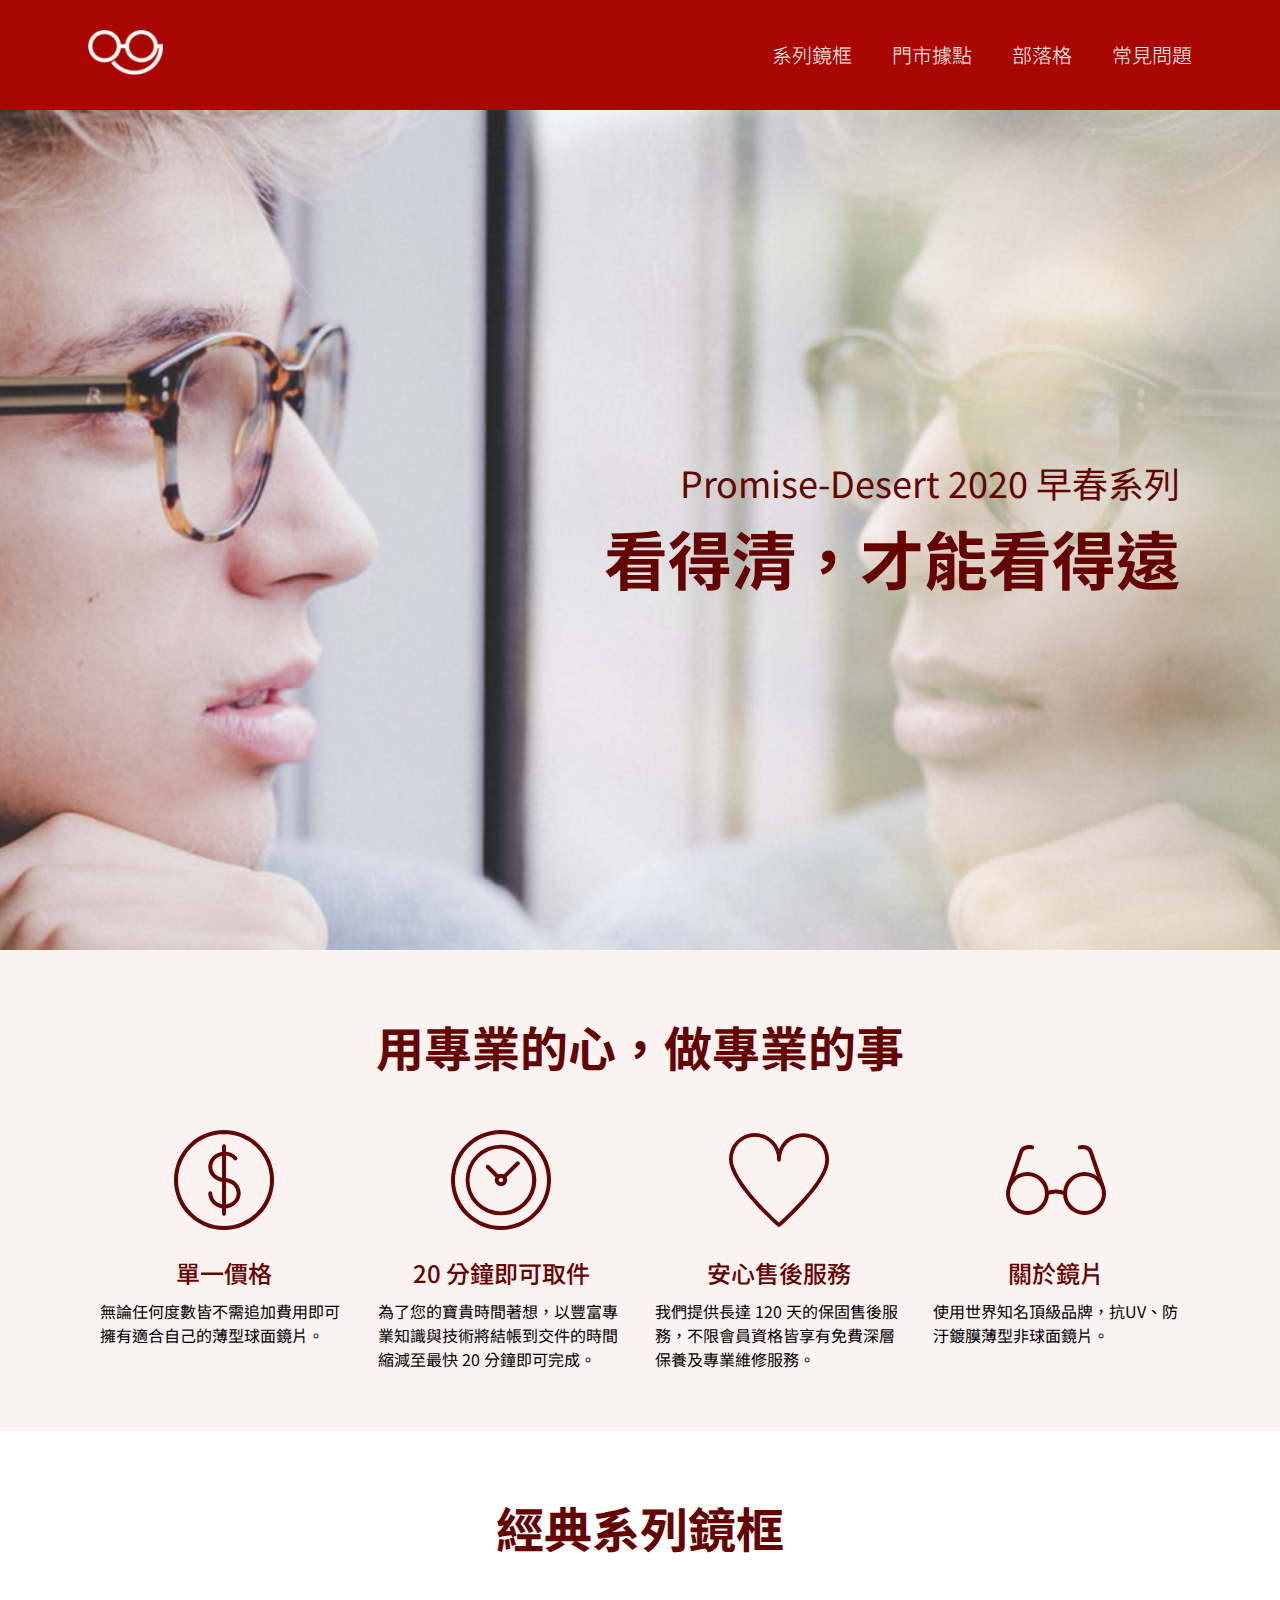
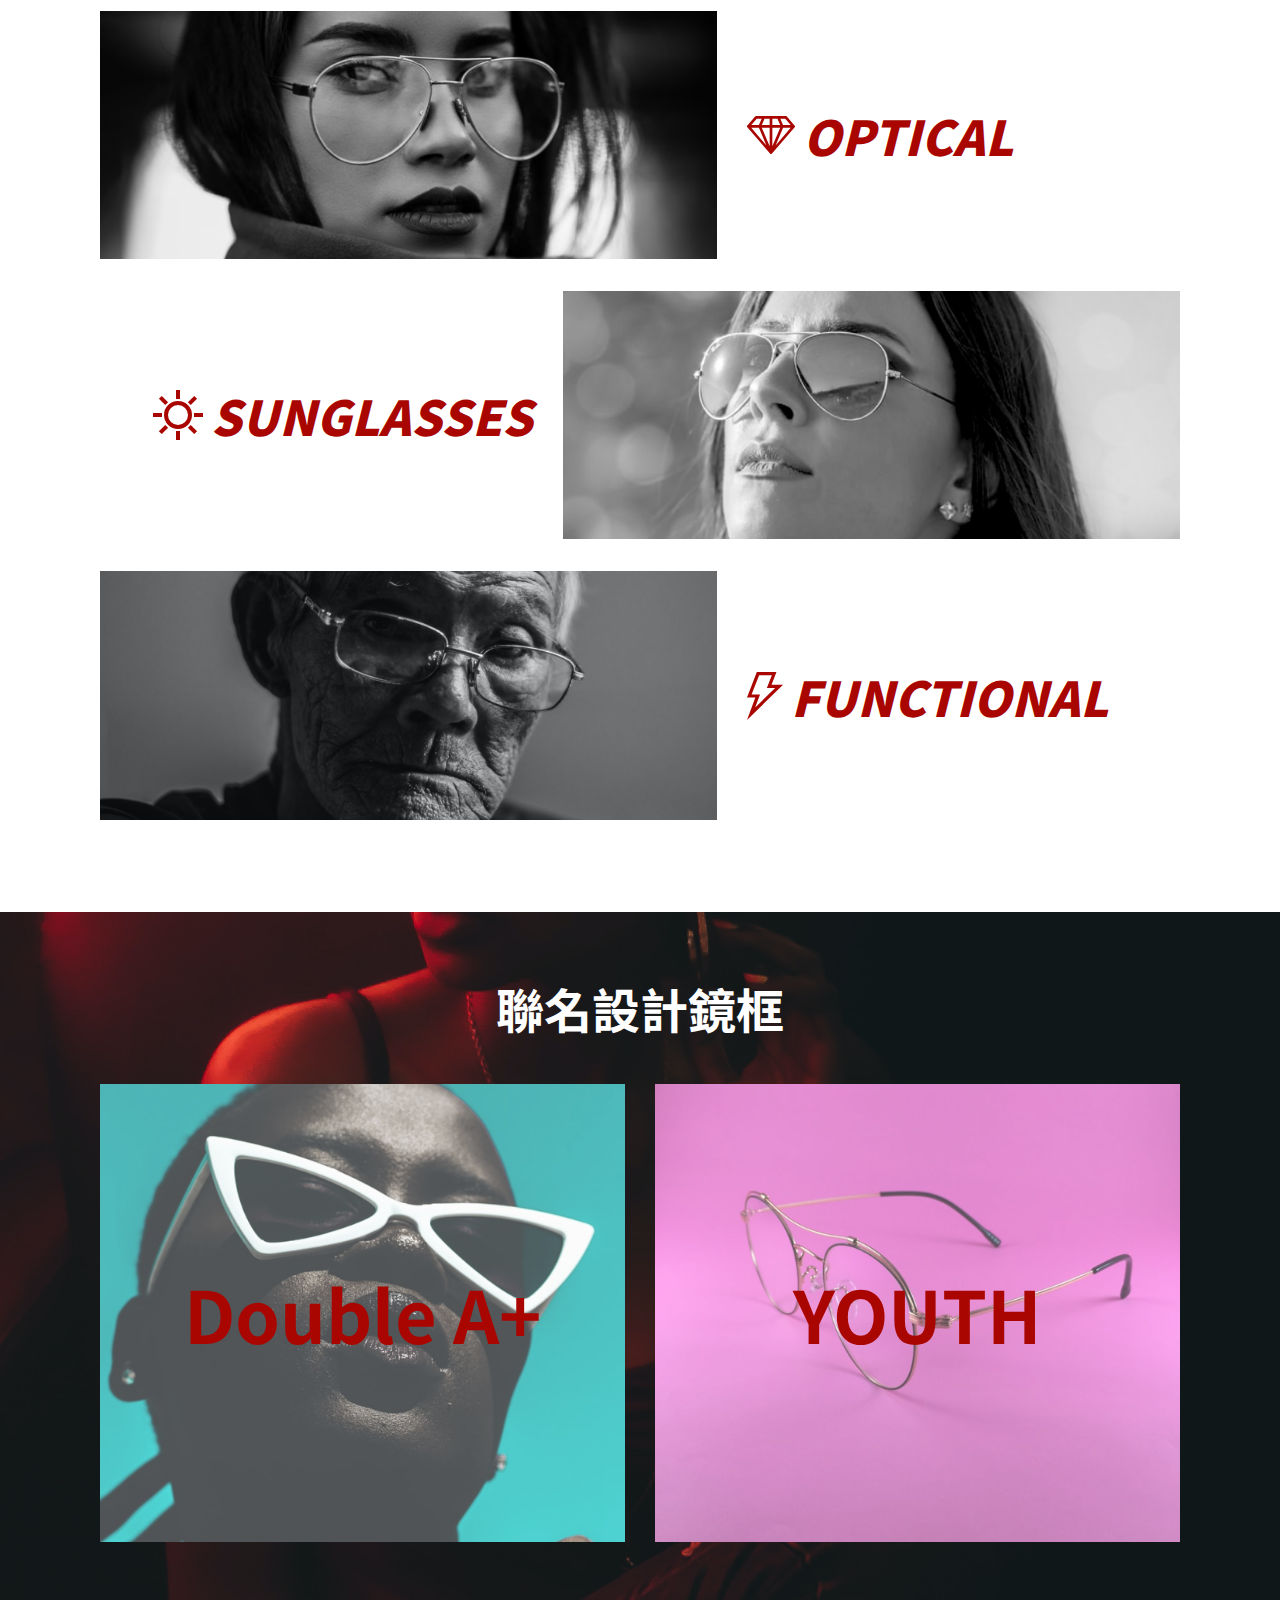
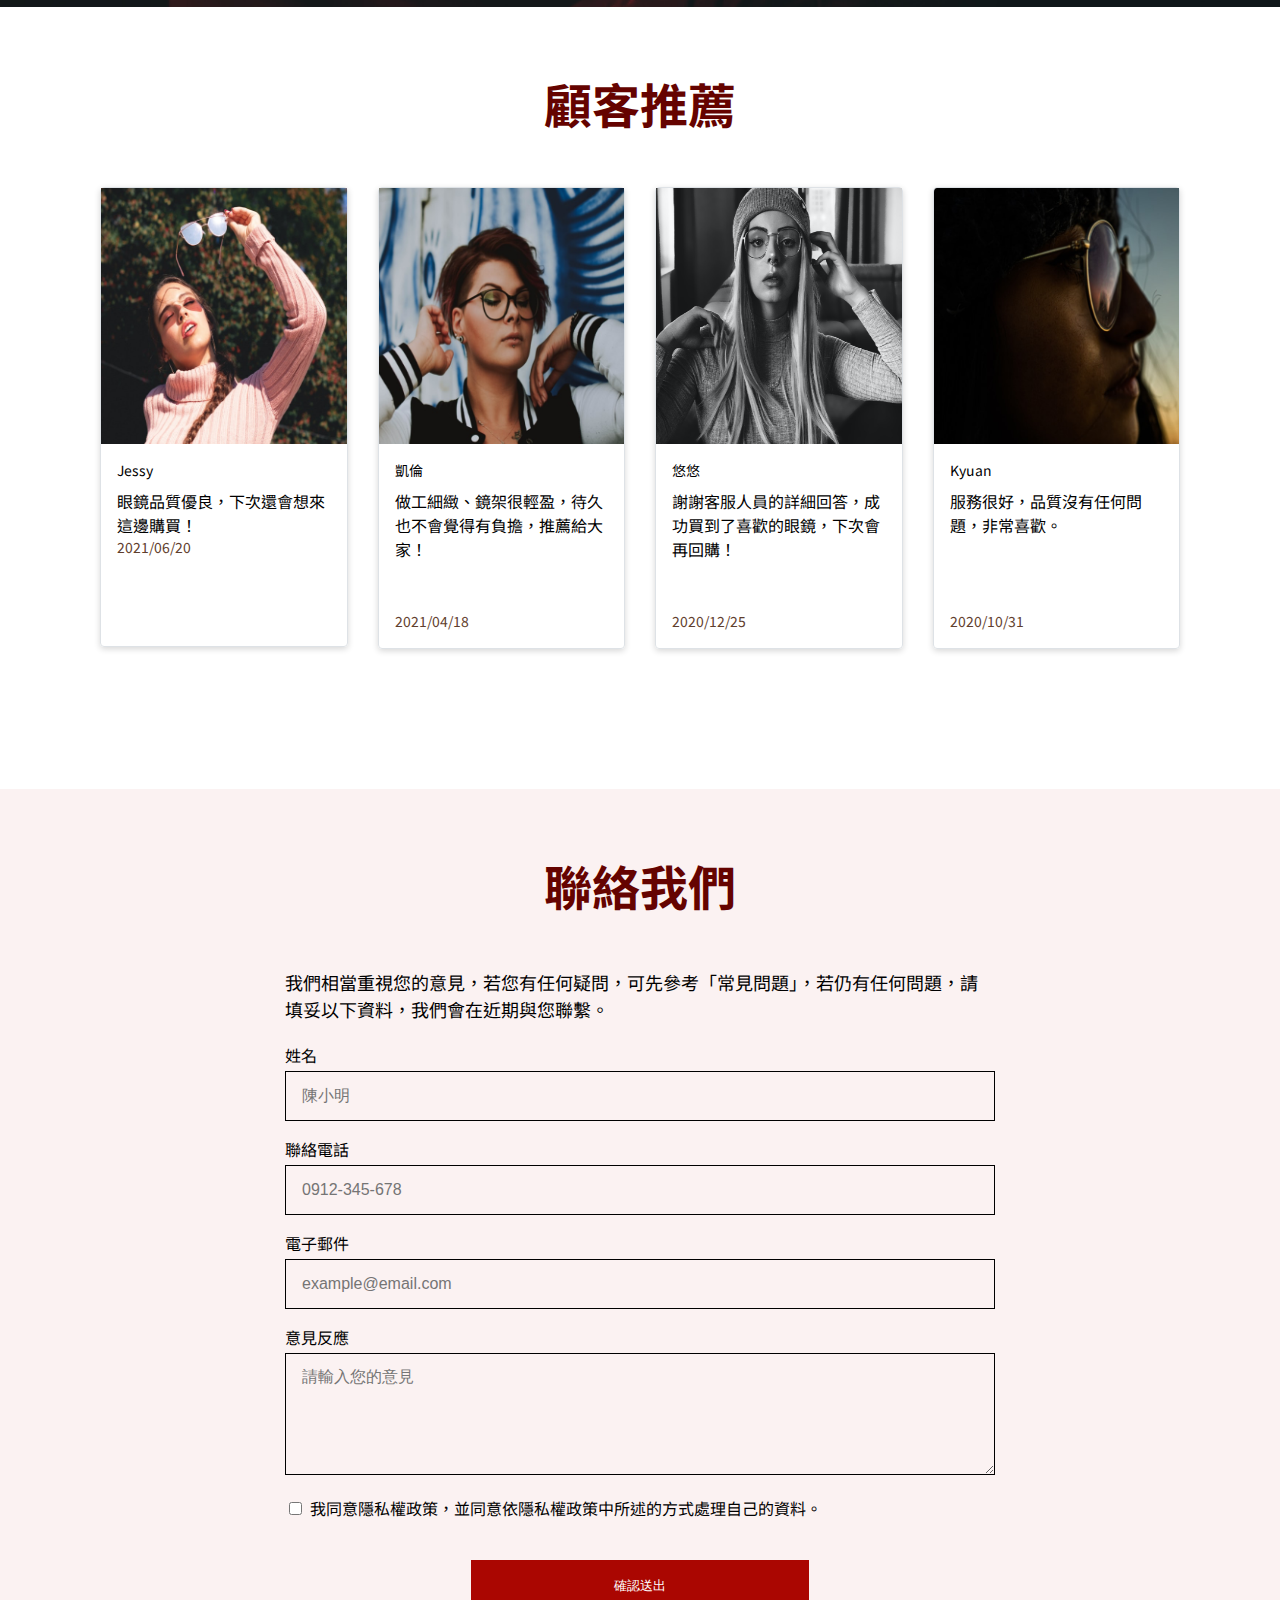
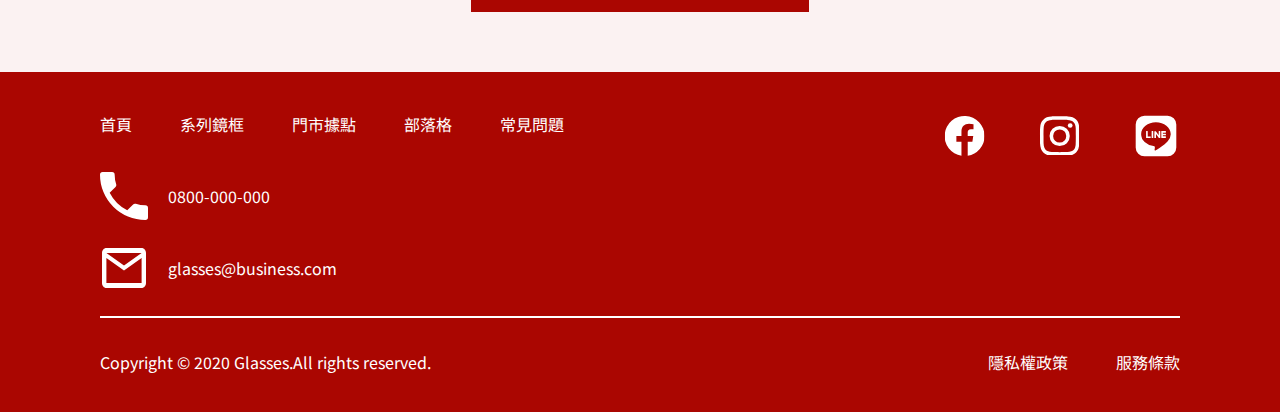
==== index.html @ 9f8c11a6 "Update 2021-09-05T02:16:45.142Z" ====
<!DOCTYPE html>
<html lang="en">

<head>
  <meta charset="UTF-8">
  <meta name="viewport" content="width=device-width, initial-scale=1.0">
  <meta http-equiv="X-UA-Compatible" content="ie=edge">
  <title>官網首頁</title>
  <link rel="stylesheet" href="./assets/style/all.css">
</head>

<body>

  <navbar class="navbar">
  <h1>
    <a class="navbar__logo" href="index.html">
      <img src="./assets/images/logo.png" alt="logo">
    </a>
  </h1>
  <ul class="navbar__list">
    <li class="navbar__item">
      <a class="navbar__link " href="optical.html">系列鏡框</a>
    </li>
    <li class="navbar__item">
      <a class="navbar__link" href="#">門市據點</a>
    </li>
    <li class="navbar__item">
      <a class="navbar__link" href="#">部落格</a>
    </li>
    <li class="navbar__item">
      <a class="navbar__link" href="#">常見問題</a>
    </li>
  </ul>
</navbar>


  <!-- //header -->
<header class="header text-secondary">
  <div class="container">
    <div class="header__content d-flex justify-content-end align-items-center text-right">
      <h2 class="font-regular fz-5 fz-8-md fz-10-sm">
        Promise-Desert 2020 早春系列
        <br>
        <span class="font-bold fz-2 fz-3-md fz-6-sm">看得清，才能看得遠</span>
      </h2>
    </div>
  </div>
</header>
<!-- //專業professional -->
<section class="professional bg-third py-19 py-md-16 py-sm-13">
  <div class="container">
    <h3 class="font-bold text-center text-secondary fz-3 fz-6-md fz-7-sm mb-17 mb-md-16 mb-sm-11">
      用專業的心，做專業的事
    </h3>
    <div class="professional__list">
      <ul class="row justify-content-between text-center">
        <li class="professional__item col-3 col-md-6 col-sm-12">
          <img class="professional__item__photo mb-9 mb-md-10" src="./assets/images/icon-dollar.svg" alt="">
          <h4 class="professional__item__title fz-7 mb-3">單一價格</h4>
          <p class="professional__item__list mb-sm-13">無論任何度數皆不需追加費用即可擁有適合自己的薄型球面鏡片。</p>
        </li>
        <li class="professional__item col-3 col-md-6 col-sm-12">
          <img class="professional__item__photo mb-9 mb-md-10" src="./assets/images/icon-clock.svg" alt=""> 
          <h4 class="professional__item__title fz-7 mb-3">20 分鐘即可取件</h4>
          <p class="professional__item__list mb-sm-13">為了您的寶貴時間著想，以豐富專業知識與技術將結帳到交件的時間縮減至最快 20 分鐘即可完成。</p>
        </li>
        <li class="professional__item col-3 col-md-6 col-sm-12">
          <img class="professional__item__photo mb-9 mb-md-10" src="./assets/images/icon-heart.svg" alt="">
          <h4 class="professional__item__title fz-7 mb-3">安心售後服務</h4>
          <p class="professional__item__list mb-sm-13">我們提供長達 120 天的保固售後服務，不限會員資格皆享有免費深層保養及專業維修服務。</p>
        </li>
        <li class="professional__item col-3 col-md-6 col-sm-12">
          <img class="professional__item__photo mb-9 mb-md-10" src="./assets/images/icon-glasses.svg"  alt="">
          <h4 class="professional__item__title fz-7 mb-3">關於鏡片</h4>
          <p class="professional__item__list mb-sm-13">使用世界知名頂級品牌，抗UV、防汙鍍膜薄型非球面鏡片。</p>
        </li>
      </ul>
    </div>
  </div>
</section>
<!-- //經典系列classic -->
<section class="classic py-19">
  <div class="container">
    <h3 class="classic__title font-bold text-secondary fz-3 fz-6-md fz-7-sm mb-17 mb-md-13 mb-sm-9">
      經典系列鏡框
    </h3>
    <div class="classic__banner mb-13 mb-md-3">
      <a class="classic__banner__link row align-items-center" href="">
        <img class="col-7 col-sm-12" src="./assets/images/product-1.png" alt="">
        <div class="classic__banner__item col-5 col-sm-12 d-flex align-items-center justify-content-sm-center">
          <img class="classic__banner__photo" src="./assets/images/icon-diamond.svg" alt="">
          <p class="classic__banner__text">OPTICAL</p>
        </div>   
      </a>     
    </div>
    <div class="classic__banner mb-13 mb-md-3">
      <a class="classic__banner__link row align-items-center flex-row-reverse flex-md-row" href="">
        <img class="col-7 col-sm-12" src="./assets/images/product-2.png" alt="">
        <div class="classic__banner__item col-5 col-sm-12 d-flex align-items-center justify-content-end justify-content-md-start justify-content-sm-center">
          <img class="classic__banner__photo" src="./assets/images/icon-sun.svg" alt="">
          <p class="classic__banner__text">SUNGLASSES</p>
        </div> 
      </a>       
    </div>  
    <div class="classic__banner mb-13 mb-md-3">
      <a class="classic__banner__link row align-items-center" href="">
        <img class="col-7 col-sm-12" src="./assets/images/product-3.png" alt="">
        <div class="classic__banner__item col-5 col-sm-12 d-flex align-items-center justify-content-sm-center">
          <img class="classic__banner__photo" src="./assets/images/icon-thunder.svg" alt="">
          <p class="classic__banner__text">FUNCTIONAL</p>
        </div>  
      </a>      
    </div>
  </div>
</section>
<!-- //聯名jointName -->
<section class="jointName py-19 py-md-16 py-sm-13">
  <div class="container">
    <h3 class="font-bold text-white text-center fz-3 fz-13-md fz-8-sm mb-16 mb-md-13 mb-sm-9">
      聯名設計鏡框
    </h3>
    <ul class="row">
      <li class="col-6 col-sm-12">
        <a class="jointName__link" href="#">
          <img src="./assets/images/product-8.png" alt="">
          <div>
            <p class="jointName__link__text fz-1 fz-6-md">Double A+</p>
          </div>
        </a>
      </li>
      <li class="col-6 col-sm-12">
        <a class="jointName__link" href="#">
          <img src="./assets/images/product-9.png" alt="">
          <div>
            <p class="jointName__link__text fz-1 fz-6-md">YOUTH</p>
          </div>
        </a>
      </li>
    </ul>
  </div>
</section>
<!-- //推薦recommend -->
<section class="recommend py-19 py-md-16 py-sm-13">
  <div class="container">
    <h3 class="recommend__title font-bold text-secondary text-center fz-3 fz-6-md fz-7-sm mb-17 mb-md-13 mb-sm-9">
      顧客推薦
    </h3>
    <ul class="row mb-22 mb-md-18 mb-sm-16">
      <li class="col-3 col-md-6 col-sm-12 mb-md-13 mb-sm-7">
        <div class="recommed__card">
          <img class="recommed__card__photo" src="./assets/images/rec-1.png" alt="">
          <div class=" p-7 d-flex flex-column justify-content-between">
            <div>
              <p class="fz-11 text-black mb-3">Jessy</p>
              <p class="text-black">眼鏡品質優良，下次還會想來這邊購買！</p>
            </div>
            <p class="fz-11 text-muted">2021/06/20</p>
          </div>
        </div>
      </li>
      <li class="col-3 col-md-6 col-sm-12 mb-md-13 mb-sm-7">
        <div class="recommed__card">
          <img class="recommed__card__photo" src="./assets/images/rec-2.png" alt="">
          <div class="recommed__card__list p-7 d-flex flex-column justify-content-between">
            <div>
              <p class="fz-11 text-black mb-3">凱倫</p>
              <p class="text-black">做工細緻、鏡架很輕盈，待久也不會覺得有負擔，推薦給大家！</p>
            </div>
            <p class="fz-11 text-muted">2021/04/18</p>
          </div>
        </div>
      </li>
      <li class="col-3 col-md-6 col-sm-12 mb-md-13 mb-sm-7">
        <div class="recommed__card">
          <img class="recommed__card__photo" src="./assets/images/rec-3.png" alt="">
          <div class="recommed__card__list p-7 d-flex flex-column justify-content-between">
            <div>
              <p class="fz-11 text-black mb-3">悠悠</p>
              <p class="text-black">謝謝客服人員的詳細回答，成功買到了喜歡的眼鏡，下次會再回購！</p>
            </div>
            <p class="fz-11 text-muted">2020/12/25</p>
          </div>
        </div>
      </li>
      <li class="col-3 col-md-6 col-sm-12 mb-md-13 mb-sm-7">
        <div class="recommed__card">
          <img class="recommed__card__photo" src="./assets/images/rec-4.png" alt="">
          <div class="recommed__card__list p-7 d-flex flex-column justify-content-between">
            <div>
              <p class="fz-11 text-black mb-3">Kyuan</p>
              <p class="text-black">服務很好，品質沒有任何問題，非常喜歡。</p>
            </div>
            <p class="fz-11 text-muted">2020/10/31</p>
          </div>       
        </div>
      </li>   
    </ul>
  </div>
</section>
<!-- //表單form -->
<section class="bg-third py-19">
  <div class="container">
    <h2 class="font-bold text-secondary text-center fz-3 fz-6-md fz-7-sm mb-17 mb-md-13 mb-sm-9">聯絡我們</h2>
    <div class="row justify-content-center">
      <div class="col-8 col-sm-12">
        <p class="fz-9 fz-10-md  mb-9 mb-md-7 mb-sm-3 font-regular">
          我們相當重視您的意見，若您有任何疑問，可先參考「常見問題」，若仍有任何問題，請填妥以下資料，我們會在近期與您聯繫。
        </p>
        <form class="form" action="">
          <div>
            <label class="form__label" for="name">姓名 </label>
            <input class="form__control" type="text" id="name" placeholder="陳小明">  
          </div>
          <div>
            <label  class="form__label" for="phone">聯絡電話 </label>
            <input class="form__control" type="text" id="phone" placeholder="0912-345-678">
          </div>
          <div>
            <label class="form__label" for="mail">電子郵件 </label>
            <input class="form__control" type="text" id="mail" placeholder="example@email.com">
          </div>
          <div>
            <label class="form__label" for="suggest">意見反應</label>
            <textarea class="form__control" id="suggest" placeholder="請輸入您的意見" rows="4"></textarea>
          </div>
          <div class="mb-16 mb-sm-9">
            <input class="form__check" type="checkbox" id="form__check__label">
            <label for="form__check__label">我同意隱私權政策，並同意依隱私權政策中所述的方式處理自己的資料。</label>            
          </div>
          <div class="text-center d-flex justify-content-center">
            <button class="btn btn-primary" type="submit">確認送出</button>
          </div>     
        </form>
      </div>
    </div>
  </div>
</section>

  <footer class="footer pt-16 pb-15 pt-md-15 pb-md-13 pt-sm-10 pb-sm-10">
  <div class="container">
    <div class="row mb-10 mb-md-9 mb-sm-10">   
      <div class="col-6 col-md-9 col-sm-8">
        <ul class="footer__menu mb-14 mb-md-8">
          <li class="menu__item me-17 me-md-16">
            <a class="footer__link" href="index.html">首頁</a>
          </li>
          <li class="menu__item me-17 me-md-16">
            <a class="footer__link" href="optical.html">系列鏡框</a>
          </li>
          <li class="menu__item me-17 me-md-16">
            <a class="footer__link" href="#">門市據點</a>
          </li>
          <li class="menu__item me-17 me-md-16">
            <a class="footer__link" href="blog.html">部落格</a>
          </li>
          <li class="menu__item me-17 me-md-16">
            <a class="footer__link" href="#">常見問題</a>
          </li>  
        </ul>
        <ul>
          <li class="d-flex mb-10 mb-md-9 mb-sm-10">
            <img class="footer__photo me-9 me-md-4 me-sm-2" src="assets/images/icon-phone.svg" alt="">
            <a class="footer__link d-flex align-items-center h5 h9-md h7-sm" href="tel:0800-000-000">0800-000-000</a>
            </li>
          <li class="d-flex">
            <img class="footer__photo me-9 me-md-4 me-sm-2" src="assets/images/icon-mail.svg" alt="">
            <a class="footer__link d-flex align-items-center h5 h9-md h7-sm" href="mailto:glasses@business.com">glasses@business.com</a>
          </li>
        </ul>
      </div>
      <ul class="media d-flex justify-content-end justify-content-md-around col-6 col-md-3 col-sm-4">
        <li class="media__item">
          <a class="footer__link" href="#">
            <img class="footer__photo me-17 me-sm-2" src="assets/images/icon-fb.svg"></img>
          </a>
        </li>
        <li class="media__item">
          <a class="footer__link" href="#">
            <img class="footer__photo me-17 me-sm-2" src="assets/images/icon-ig.svg"></img>
          </a>
        </li>
        <li class="media__item">
          <a class="footer__link" href="#">
            <img class="footer__photo" src="assets/images/icon-line.svg"></img>
          </a>
        </li>
      </ul>
    </div>
    <hr class="footer__hr mb-13">    
    <ul class="row justify-content-between">
      <li class="col-4 col-md-7 col-sm-12">
        <p class="Copyright ">Copyright © 2020 Glasses.All rights reserved.</p>
      </li>
      <li class="low col-3 col-md-4 col-sm-12 d-flex justify-content-end">
        <a class="footer__link me-17 mb-sm-3" href="#">隱私權政策</a>
        <a class="footer__link" href="#">服務條款</a>
      </li>
    </ul>
  </div>
</footer>

  <script src="./assets/js/vendors.js"></script>
  <script src="./assets/js/all.js"></script>
</body>

</html>
---- assets/style/all.css ----
@import url("https://fonts.googleapis.com/css2?family=Noto+Sans+TC:wght@100;300;400;500;700;900&family=Roboto:ital,wght@0,100;0,300;0,400;0,500;0,700;0,900;1,100;1,300;1,400;1,500;1,700;1,900&display=swap");
/* http://meyerweb.com/eric/tools/css/reset/ 
   v2.0 | 20110126
   License: none (public domain)
*/
html, body, div, span, applet, object, iframe,
h1, h2, h3, h4, h5, h6, p, blockquote, pre,
a, abbr, acronym, address, big, cite, code,
del, dfn, em, img, ins, kbd, q, s, samp,
small, strike, strong, sub, sup, tt, var,
b, u, i, center,
dl, dt, dd, ol, ul, li,
fieldset, form, label, legend,
table, caption, tbody, tfoot, thead, tr, th, td,
article, aside, canvas, details, embed,
figure, figcaption, footer, header, hgroup,
menu, nav, output, ruby, section, summary,
time, mark, audio, video {
  margin: 0;
  padding: 0;
  border: 0;
  font-size: 100%;
  font: inherit;
  vertical-align: baseline; }

/* HTML5 display-role reset for older browsers */
article, aside, details, figcaption, figure,
footer, header, hgroup, menu, nav, section {
  display: block; }

body {
  line-height: 1; }

ol, ul {
  list-style: none; }

blockquote, q {
  quotes: none; }

blockquote:before, blockquote:after,
q:before, q:after {
  content: '';
  content: none; }

table {
  border-collapse: collapse;
  border-spacing: 0; }

*, *:before, *:after {
  -webkit-box-sizing: border-box;
          box-sizing: border-box; }

html {
  font-size: 1rem; }

body {
  position: relative;
  font-family: "Noto Sans TC", "Roboto", sans-serif;
  line-height: 1.5; }

img {
  display: block;
  max-width: 100%;
  height: auto; }

a {
  display: inline-block;
  text-decoration: none; }

.align-baseline {
  vertical-align: baseline; }

.align-top {
  vertical-align: top; }

.align-middle {
  vertical-align: middle; }

.align-bottom {
  vertical-align: bottom; }

.align-text-top {
  vertical-align: text-top; }

.align-text-bottom {
  vertical-align: text-bottom; }

.bg-transparent {
  background-color: transparent; }

.bg-primary {
  background-color: #AA0601; }

.bg-secondary {
  background-color: #650300; }

.bg-third {
  background-color: #FBF2F2; }

.bg-muted {
  background-color: #5F3E2D; }

.bg-muted-light {
  background-color: #B75929; }

.bg-muted-dark {
  background-color: #00000029; }

.bg-danger {
  background-color: #9F1213; }

.bg-dark {
  background-color: #0A0A0A; }

.bg-light {
  background-color: #00000020; }

.bg-black {
  background-color: #000000; }

.bg-white {
  background-color: #ffffff; }

.border-0 {
  border: none; }

.border-top-0 {
  border-top: none; }

.border-bottom-0 {
  border-bottom: none; }

.border-left-0 {
  border-left: none; }

.border-right-0 {
  border-right: none; }

.border-1 {
  border: #B75929 1px solid; }

.border-top-1 {
  border-top: #B75929 1px solid; }

.border-bottom-1 {
  border-bottom: #B75929 1px solid; }

.border-left-1 {
  border-left: #B75929 1px solid; }

.border-right-1 {
  border-right: #B75929 1px solid; }

.border-2 {
  border: #B75929 2px solid; }

.border-top-2 {
  border-top: #B75929 2px solid; }

.border-bottom-2 {
  border-bottom: #B75929 2px solid; }

.border-left-2 {
  border-left: #B75929 2px solid; }

.border-right-2 {
  border-right: #B75929 2px solid; }

.border-3 {
  border: #B75929 3px solid; }

.border-top-3 {
  border-top: #B75929 3px solid; }

.border-bottom-3 {
  border-bottom: #B75929 3px solid; }

.border-left-3 {
  border-left: #B75929 3px solid; }

.border-right-3 {
  border-right: #B75929 3px solid; }

.border-4 {
  border: #B75929 4px solid; }

.border-top-4 {
  border-top: #B75929 4px solid; }

.border-bottom-4 {
  border-bottom: #B75929 4px solid; }

.border-left-4 {
  border-left: #B75929 4px solid; }

.border-right-4 {
  border-right: #B75929 4px solid; }

.border-5 {
  border: #B75929 5px solid; }

.border-top-5 {
  border-top: #B75929 5px solid; }

.border-bottom-5 {
  border-bottom: #B75929 5px solid; }

.border-left-5 {
  border-left: #B75929 5px solid; }

.border-right-5 {
  border-right: #B75929 5px solid; }

.border-primary {
  border-color: #AA0601; }

.border-secondary {
  border-color: #650300; }

.border-third {
  border-color: #FBF2F2; }

.border-muted {
  border-color: #5F3E2D; }

.border-muted-light {
  border-color: #B75929; }

.border-muted-dark {
  border-color: #00000029; }

.border-danger {
  border-color: #9F1213; }

.border-dark {
  border-color: #0A0A0A; }

.border-light {
  border-color: #00000020; }

.border-black {
  border-color: #000000; }

.border-white {
  border-color: #ffffff; }

.rounded {
  border-radius: 0.25rem; }

.rounded-sm {
  border-radius: 0.2rem; }

.rounded-lg {
  border-radius: 0.3rem; }

.rounded-top {
  border-top-right-radius: 0.25rem;
  border-top-left-radius: 0.25rem; }

.rounded-bottom {
  border-bottom-right-radius: 0.25rem;
  border-bottom-left-radius: 0.25rem; }

.rounded-right {
  border-top-right-radius: 0.25rem;
  border-bottom-right-radius: 0.25rem; }

.rounded-left {
  border-top-left-radius: 0.25rem;
  border-bottom-left-radius: 0.25rem; }

.rounded-circle {
  border-radius: 50%; }

.rounded-pill {
  border-radius: 50rem; }

.rounded-0 {
  border-radius: 0; }

.d-none {
  display: none; }

.d-block {
  display: block; }

.d-inline {
  display: inline; }

.d-inline-block {
  display: inline-block; }

.d-flex {
  display: -webkit-box;
  display: -ms-flexbox;
  display: flex; }

@media (max-width: 1200px) {
  .d-md-none {
    display: none; }
  .d-md-block {
    display: block; }
  .d-md-inline {
    display: inline; }
  .d-md-inline-block {
    display: inline-block; }
  .d-md-flex {
    display: -webkit-box;
    display: -ms-flexbox;
    display: flex; } }

@media (max-width: 768px) {
  .d-sm-none {
    display: none; }
  .d-sm-block {
    display: block; }
  .d-sm-inline {
    display: inline; }
  .d-sm-inline-block {
    display: inline-block; }
  .d-sm-flex {
    display: -webkit-box;
    display: -ms-flexbox;
    display: flex; } }

.flex-row {
  -webkit-box-orient: horizontal;
  -webkit-box-direction: normal;
      -ms-flex-direction: row;
          flex-direction: row; }

.flex-column {
  -webkit-box-orient: vertical;
  -webkit-box-direction: normal;
      -ms-flex-direction: column;
          flex-direction: column; }

.flex-row-reverse {
  -webkit-box-orient: horizontal;
  -webkit-box-direction: reverse;
      -ms-flex-direction: row-reverse;
          flex-direction: row-reverse; }

.flex-column-reverse {
  -webkit-box-orient: vertical;
  -webkit-box-direction: reverse;
      -ms-flex-direction: column-reverse;
          flex-direction: column-reverse; }

.flex-wrap {
  -ms-flex-wrap: wrap;
      flex-wrap: wrap; }

.flex-nowrap {
  -ms-flex-wrap: nowrap;
      flex-wrap: nowrap; }

.flex-reverse {
  -ms-flex-wrap: wrap-reverse;
      flex-wrap: wrap-reverse; }

.justify-content-start {
  -webkit-box-pack: start;
      -ms-flex-pack: start;
          justify-content: flex-start; }

.justify-content-end {
  -webkit-box-pack: end;
      -ms-flex-pack: end;
          justify-content: flex-end; }

.justify-content-center {
  -webkit-box-pack: center;
      -ms-flex-pack: center;
          justify-content: center; }

.justify-content-between {
  -webkit-box-pack: justify;
      -ms-flex-pack: justify;
          justify-content: space-between; }

.justify-content-around {
  -ms-flex-pack: distribute;
      justify-content: space-around; }

.align-items-start {
  -webkit-box-align: start;
      -ms-flex-align: start;
          align-items: flex-start; }

.align-items-end {
  -webkit-box-align: end;
      -ms-flex-align: end;
          align-items: flex-end; }

.align-items-center {
  -webkit-box-align: center;
      -ms-flex-align: center;
          align-items: center; }

.align-items-baseline {
  -webkit-box-align: baseline;
      -ms-flex-align: baseline;
          align-items: baseline; }

.align-items-stretch {
  -webkit-box-align: stretch;
      -ms-flex-align: stretch;
          align-items: stretch; }

.align-content-start {
  -ms-flex-line-pack: start;
      align-content: flex-start; }

.align-content-end {
  -ms-flex-line-pack: end;
      align-content: flex-end; }

.align-content-center {
  -ms-flex-line-pack: center;
      align-content: center; }

.align-content-between {
  -ms-flex-line-pack: justify;
      align-content: space-between; }

.align-content-around {
  -ms-flex-line-pack: distribute;
      align-content: space-around; }

.align-content-stretch {
  -ms-flex-line-pack: stretch;
      align-content: stretch; }

.align-self-auto {
  -ms-flex-item-align: auto;
      align-self: auto; }

.align-self-start {
  -ms-flex-item-align: start;
      align-self: flex-start; }

.align-self-end {
  -ms-flex-item-align: end;
      align-self: flex-end; }

.align-self-center {
  -ms-flex-item-align: center;
      align-self: center; }

.align-self-baseline {
  -ms-flex-item-align: baseline;
      align-self: baseline; }

.align-self-stretch {
  -ms-flex-item-align: stretch;
      align-self: stretch; }

@media (max-width: 1200px) {
  .flex-md-row {
    -webkit-box-orient: horizontal;
    -webkit-box-direction: normal;
        -ms-flex-direction: row;
            flex-direction: row; }
  .flex-md-column {
    -webkit-box-orient: vertical;
    -webkit-box-direction: normal;
        -ms-flex-direction: column;
            flex-direction: column; }
  .flex-md-row-reverse {
    -webkit-box-orient: horizontal;
    -webkit-box-direction: reverse;
        -ms-flex-direction: row-reverse;
            flex-direction: row-reverse; }
  .flex-md-column-reverse {
    -webkit-box-orient: vertical;
    -webkit-box-direction: reverse;
        -ms-flex-direction: column-reverse;
            flex-direction: column-reverse; }
  .flex-md-wrap {
    -ms-flex-wrap: wrap;
        flex-wrap: wrap; }
  .flex-md-nowrap {
    -ms-flex-wrap: nowrap;
        flex-wrap: nowrap; }
  .flex-md-reverse {
    -ms-flex-wrap: wrap-reverse;
        flex-wrap: wrap-reverse; }
  .justify-content-md-start {
    -webkit-box-pack: start;
        -ms-flex-pack: start;
            justify-content: flex-start; }
  .justify-content-md-end {
    -webkit-box-pack: end;
        -ms-flex-pack: end;
            justify-content: flex-end; }
  .justify-content-md-center {
    -webkit-box-pack: center;
        -ms-flex-pack: center;
            justify-content: center; }
  .justify-content-md-between {
    -webkit-box-pack: justify;
        -ms-flex-pack: justify;
            justify-content: space-between; }
  .justify-content-md-around {
    -ms-flex-pack: distribute;
        justify-content: space-around; }
  .align-items-md-start {
    -webkit-box-align: start;
        -ms-flex-align: start;
            align-items: flex-start; }
  .align-items-md-end {
    -webkit-box-align: end;
        -ms-flex-align: end;
            align-items: flex-end; }
  .align-items-md-center {
    -webkit-box-align: center;
        -ms-flex-align: center;
            align-items: center; }
  .align-items-md-baseline {
    -webkit-box-align: baseline;
        -ms-flex-align: baseline;
            align-items: baseline; }
  .align-items-md-stretch {
    -webkit-box-align: stretch;
        -ms-flex-align: stretch;
            align-items: stretch; }
  .align-content-md-start {
    -ms-flex-line-pack: start;
        align-content: flex-start; }
  .align-content-md-end {
    -ms-flex-line-pack: end;
        align-content: flex-end; }
  .align-content-md-center {
    -ms-flex-line-pack: center;
        align-content: center; }
  .align-content-md-between {
    -ms-flex-line-pack: justify;
        align-content: space-between; }
  .align-content-md-around {
    -ms-flex-line-pack: distribute;
        align-content: space-around; }
  .align-content-md-stretch {
    -ms-flex-line-pack: stretch;
        align-content: stretch; }
  .align-self-md-auto {
    -ms-flex-item-align: auto;
        align-self: auto; }
  .align-self-md-start {
    -ms-flex-item-align: start;
        align-self: flex-start; }
  .align-self-md-end {
    -ms-flex-item-align: end;
        align-self: flex-end; }
  .align-self-md-center {
    -ms-flex-item-align: center;
        align-self: center; }
  .align-self-md-baseline {
    -ms-flex-item-align: baseline;
        align-self: baseline; }
  .align-self-md-stretch {
    -ms-flex-item-align: stretch;
        align-self: stretch; } }

@media (max-width: 768px) {
  .flex-sm-row {
    -webkit-box-orient: horizontal;
    -webkit-box-direction: normal;
        -ms-flex-direction: row;
            flex-direction: row; }
  .flex-sm-column {
    -webkit-box-orient: vertical;
    -webkit-box-direction: normal;
        -ms-flex-direction: column;
            flex-direction: column; }
  .flex-sm-row-reverse {
    -webkit-box-orient: horizontal;
    -webkit-box-direction: reverse;
        -ms-flex-direction: row-reverse;
            flex-direction: row-reverse; }
  .flex-sm-column-reverse {
    -webkit-box-orient: vertical;
    -webkit-box-direction: reverse;
        -ms-flex-direction: column-reverse;
            flex-direction: column-reverse; }
  .flex-sm-wrap {
    -ms-flex-wrap: wrap;
        flex-wrap: wrap; }
  .flex-sm-nowrap {
    -ms-flex-wrap: nowrap;
        flex-wrap: nowrap; }
  .flex-sm-reverse {
    -ms-flex-wrap: wrap-reverse;
        flex-wrap: wrap-reverse; }
  .justify-content-sm-start {
    -webkit-box-pack: start;
        -ms-flex-pack: start;
            justify-content: flex-start; }
  .justify-content-sm-end {
    -webkit-box-pack: end;
        -ms-flex-pack: end;
            justify-content: flex-end; }
  .justify-content-sm-center {
    -webkit-box-pack: center;
        -ms-flex-pack: center;
            justify-content: center; }
  .justify-content-sm-between {
    -webkit-box-pack: justify;
        -ms-flex-pack: justify;
            justify-content: space-between; }
  .justify-content-sm-around {
    -ms-flex-pack: distribute;
        justify-content: space-around; }
  .align-items-sm-start {
    -webkit-box-align: start;
        -ms-flex-align: start;
            align-items: flex-start; }
  .align-items-sm-end {
    -webkit-box-align: end;
        -ms-flex-align: end;
            align-items: flex-end; }
  .align-items-sm-center {
    -webkit-box-align: center;
        -ms-flex-align: center;
            align-items: center; }
  .align-items-sm-baseline {
    -webkit-box-align: baseline;
        -ms-flex-align: baseline;
            align-items: baseline; }
  .align-items-sm-stretch {
    -webkit-box-align: stretch;
        -ms-flex-align: stretch;
            align-items: stretch; }
  .align-content-sm-start {
    -ms-flex-line-pack: start;
        align-content: flex-start; }
  .align-content-sm-end {
    -ms-flex-line-pack: end;
        align-content: flex-end; }
  .align-content-sm-center {
    -ms-flex-line-pack: center;
        align-content: center; }
  .align-content-sm-between {
    -ms-flex-line-pack: justify;
        align-content: space-between; }
  .align-content-sm-around {
    -ms-flex-line-pack: distribute;
        align-content: space-around; }
  .align-content-sm-stretch {
    -ms-flex-line-pack: stretch;
        align-content: stretch; }
  .align-self-sm-auto {
    -ms-flex-item-align: auto;
        align-self: auto; }
  .align-self-sm-start {
    -ms-flex-item-align: start;
        align-self: flex-start; }
  .align-self-sm-end {
    -ms-flex-item-align: end;
        align-self: flex-end; }
  .align-self-sm-center {
    -ms-flex-item-align: center;
        align-self: center; }
  .align-self-sm-baseline {
    -ms-flex-item-align: baseline;
        align-self: baseline; }
  .align-self-sm-stretch {
    -ms-flex-item-align: stretch;
        align-self: stretch; } }

@media (max-width: 1100px) {
  .position-lg-static {
    position: static; }
  .position-lg-relative {
    position: relative; }
  .position-lg-absolute {
    position: absolute; }
  .position-lg-fixed {
    position: fixed; }
  .position-lg-sticky {
    position: -webkit-sticky;
    position: sticky; } }

@media (max-width: 690px) {
  .position-md-static {
    position: static; }
  .position-md-relative {
    position: relative; }
  .position-md-absolute {
    position: absolute; }
  .position-md-fixed {
    position: fixed; }
  .position-md-sticky {
    position: -webkit-sticky;
    position: sticky; } }

@media (max-width: 375px) {
  .position-sm-static {
    position: static; }
  .position-sm-relative {
    position: relative; }
  .position-sm-absolute {
    position: absolute; }
  .position-sm-fixed {
    position: fixed; }
  .position-sm-sticky {
    position: -webkit-sticky;
    position: sticky; } }

.h-20 {
  height: 20%; }

.w-20 {
  width: 20%; }

.h-50 {
  height: 50%; }

.w-50 {
  width: 50%; }

.h-80 {
  height: 80%; }

.w-80 {
  width: 80%; }

.h-100 {
  height: 100%; }

.w-100 {
  width: 100%; }

.h-auto {
  height: auto; }

.w-auto {
  width: auto; }

@media (min-width: 1200px) {
  .h-md-20 {
    height: 20%; }
  .w-md-20 {
    width: 20%; } }

@media (min-width: 1200px) {
  .h-md-50 {
    height: 50%; }
  .w-md-50 {
    width: 50%; } }

@media (min-width: 1200px) {
  .h-md-80 {
    height: 80%; }
  .w-md-80 {
    width: 80%; } }

@media (min-width: 1200px) {
  .h-md-100 {
    height: 100%; }
  .w-md-100 {
    width: 100%; } }

@media (min-width: 1200px) {
  .h-md-auto {
    height: auto; }
  .w-md-auto {
    width: auto; } }

@media (min-width: 768px) {
  .h-sm-20 {
    height: 20%; }
  .w-sm-20 {
    width: 20%; } }

@media (min-width: 768px) {
  .h-sm-50 {
    height: 50%; }
  .w-sm-50 {
    width: 50%; } }

@media (min-width: 768px) {
  .h-sm-80 {
    height: 80%; }
  .w-sm-80 {
    width: 80%; } }

@media (min-width: 768px) {
  .h-sm-100 {
    height: 100%; }
  .w-sm-100 {
    width: 100%; } }

@media (min-width: 768px) {
  .h-sm-auto {
    height: auto; }
  .w-sm-auto {
    width: auto; } }

.vh-100 {
  height: 100vh; }

.vh-50 {
  height: 50vh; }

.vw-100 {
  width: 100vw; }

.vw-50 {
  width: 50vw; }

.m-0 {
  margin: 0; }

.m-1 {
  margin: 0.25rem; }

.m-2 {
  margin: 0.375rem; }

.m-3 {
  margin: 0.5rem; }

.m-4 {
  margin: 0.625rem; }

.m-5 {
  margin: 0.75rem; }

.m-6 {
  margin: 0.875rem; }

.m-7 {
  margin: 1rem; }

.m-8 {
  margin: 1.125rem; }

.m-9 {
  margin: 1.25rem; }

.m-10 {
  margin: 1.5rem; }

.m-11 {
  margin: 1.75rem; }

.m-12 {
  margin: 1.875rem; }

.m-13 {
  margin: 2rem; }

.m-14 {
  margin: 2.25rem; }

.m-15 {
  margin: 2.375rem; }

.m-16 {
  margin: 2.5rem; }

.m-17 {
  margin: 3rem; }

.m-18 {
  margin: 3.625rem; }

.m-19 {
  margin: 3.75rem; }

.m-20 {
  margin: 4.25rem; }

.m-21 {
  margin: 4.5rem; }

.m-22 {
  margin: 5rem; }

.m-23 {
  margin: 6.25rem; }

.m-24 {
  margin: 6.75rem; }

.m-25 {
  margin: 10rem; }

.mt-0 {
  margin-top: 0; }

.mt-1 {
  margin-top: 0.25rem; }

.mt-2 {
  margin-top: 0.375rem; }

.mt-3 {
  margin-top: 0.5rem; }

.mt-4 {
  margin-top: 0.625rem; }

.mt-5 {
  margin-top: 0.75rem; }

.mt-6 {
  margin-top: 0.875rem; }

.mt-7 {
  margin-top: 1rem; }

.mt-8 {
  margin-top: 1.125rem; }

.mt-9 {
  margin-top: 1.25rem; }

.mt-10 {
  margin-top: 1.5rem; }

.mt-11 {
  margin-top: 1.75rem; }

.mt-12 {
  margin-top: 1.875rem; }

.mt-13 {
  margin-top: 2rem; }

.mt-14 {
  margin-top: 2.25rem; }

.mt-15 {
  margin-top: 2.375rem; }

.mt-16 {
  margin-top: 2.5rem; }

.mt-17 {
  margin-top: 3rem; }

.mt-18 {
  margin-top: 3.625rem; }

.mt-19 {
  margin-top: 3.75rem; }

.mt-20 {
  margin-top: 4.25rem; }

.mt-21 {
  margin-top: 4.5rem; }

.mt-22 {
  margin-top: 5rem; }

.mt-23 {
  margin-top: 6.25rem; }

.mt-24 {
  margin-top: 6.75rem; }

.mt-25 {
  margin-top: 10rem; }

.me-0 {
  margin-right: 0; }

.me-1 {
  margin-right: 0.25rem; }

.me-2 {
  margin-right: 0.375rem; }

.me-3 {
  margin-right: 0.5rem; }

.me-4 {
  margin-right: 0.625rem; }

.me-5 {
  margin-right: 0.75rem; }

.me-6 {
  margin-right: 0.875rem; }

.me-7 {
  margin-right: 1rem; }

.me-8 {
  margin-right: 1.125rem; }

.me-9 {
  margin-right: 1.25rem; }

.me-10 {
  margin-right: 1.5rem; }

.me-11 {
  margin-right: 1.75rem; }

.me-12 {
  margin-right: 1.875rem; }

.me-13 {
  margin-right: 2rem; }

.me-14 {
  margin-right: 2.25rem; }

.me-15 {
  margin-right: 2.375rem; }

.me-16 {
  margin-right: 2.5rem; }

.me-17 {
  margin-right: 3rem; }

.me-18 {
  margin-right: 3.625rem; }

.me-19 {
  margin-right: 3.75rem; }

.me-20 {
  margin-right: 4.25rem; }

.me-21 {
  margin-right: 4.5rem; }

.me-22 {
  margin-right: 5rem; }

.me-23 {
  margin-right: 6.25rem; }

.me-24 {
  margin-right: 6.75rem; }

.me-25 {
  margin-right: 10rem; }

.mb-0 {
  margin-bottom: 0; }

.mb-1 {
  margin-bottom: 0.25rem; }

.mb-2 {
  margin-bottom: 0.375rem; }

.mb-3 {
  margin-bottom: 0.5rem; }

.mb-4 {
  margin-bottom: 0.625rem; }

.mb-5 {
  margin-bottom: 0.75rem; }

.mb-6 {
  margin-bottom: 0.875rem; }

.mb-7 {
  margin-bottom: 1rem; }

.mb-8 {
  margin-bottom: 1.125rem; }

.mb-9 {
  margin-bottom: 1.25rem; }

.mb-10 {
  margin-bottom: 1.5rem; }

.mb-11 {
  margin-bottom: 1.75rem; }

.mb-12 {
  margin-bottom: 1.875rem; }

.mb-13 {
  margin-bottom: 2rem; }

.mb-14 {
  margin-bottom: 2.25rem; }

.mb-15 {
  margin-bottom: 2.375rem; }

.mb-16 {
  margin-bottom: 2.5rem; }

.mb-17 {
  margin-bottom: 3rem; }

.mb-18 {
  margin-bottom: 3.625rem; }

.mb-19 {
  margin-bottom: 3.75rem; }

.mb-20 {
  margin-bottom: 4.25rem; }

.mb-21 {
  margin-bottom: 4.5rem; }

.mb-22 {
  margin-bottom: 5rem; }

.mb-23 {
  margin-bottom: 6.25rem; }

.mb-24 {
  margin-bottom: 6.75rem; }

.mb-25 {
  margin-bottom: 10rem; }

.ms-0 {
  margin-left: 0; }

.ms-1 {
  margin-left: 0.25rem; }

.ms-2 {
  margin-left: 0.375rem; }

.ms-3 {
  margin-left: 0.5rem; }

.ms-4 {
  margin-left: 0.625rem; }

.ms-5 {
  margin-left: 0.75rem; }

.ms-6 {
  margin-left: 0.875rem; }

.ms-7 {
  margin-left: 1rem; }

.ms-8 {
  margin-left: 1.125rem; }

.ms-9 {
  margin-left: 1.25rem; }

.ms-10 {
  margin-left: 1.5rem; }

.ms-11 {
  margin-left: 1.75rem; }

.ms-12 {
  margin-left: 1.875rem; }

.ms-13 {
  margin-left: 2rem; }

.ms-14 {
  margin-left: 2.25rem; }

.ms-15 {
  margin-left: 2.375rem; }

.ms-16 {
  margin-left: 2.5rem; }

.ms-17 {
  margin-left: 3rem; }

.ms-18 {
  margin-left: 3.625rem; }

.ms-19 {
  margin-left: 3.75rem; }

.ms-20 {
  margin-left: 4.25rem; }

.ms-21 {
  margin-left: 4.5rem; }

.ms-22 {
  margin-left: 5rem; }

.ms-23 {
  margin-left: 6.25rem; }

.ms-24 {
  margin-left: 6.75rem; }

.ms-25 {
  margin-left: 10rem; }

.mx-0 {
  margin-left: 0;
  margin-right: 0; }

.mx-1 {
  margin-left: 0.25rem;
  margin-right: 0.25rem; }

.mx-2 {
  margin-left: 0.375rem;
  margin-right: 0.375rem; }

.mx-3 {
  margin-left: 0.5rem;
  margin-right: 0.5rem; }

.mx-4 {
  margin-left: 0.625rem;
  margin-right: 0.625rem; }

.mx-5 {
  margin-left: 0.75rem;
  margin-right: 0.75rem; }

.mx-6 {
  margin-left: 0.875rem;
  margin-right: 0.875rem; }

.mx-7 {
  margin-left: 1rem;
  margin-right: 1rem; }

.mx-8 {
  margin-left: 1.125rem;
  margin-right: 1.125rem; }

.mx-9 {
  margin-left: 1.25rem;
  margin-right: 1.25rem; }

.mx-10 {
  margin-left: 1.5rem;
  margin-right: 1.5rem; }

.mx-11 {
  margin-left: 1.75rem;
  margin-right: 1.75rem; }

.mx-12 {
  margin-left: 1.875rem;
  margin-right: 1.875rem; }

.mx-13 {
  margin-left: 2rem;
  margin-right: 2rem; }

.mx-14 {
  margin-left: 2.25rem;
  margin-right: 2.25rem; }

.mx-15 {
  margin-left: 2.375rem;
  margin-right: 2.375rem; }

.mx-16 {
  margin-left: 2.5rem;
  margin-right: 2.5rem; }

.mx-17 {
  margin-left: 3rem;
  margin-right: 3rem; }

.mx-18 {
  margin-left: 3.625rem;
  margin-right: 3.625rem; }

.mx-19 {
  margin-left: 3.75rem;
  margin-right: 3.75rem; }

.mx-20 {
  margin-left: 4.25rem;
  margin-right: 4.25rem; }

.mx-21 {
  margin-left: 4.5rem;
  margin-right: 4.5rem; }

.mx-22 {
  margin-left: 5rem;
  margin-right: 5rem; }

.mx-23 {
  margin-left: 6.25rem;
  margin-right: 6.25rem; }

.mx-24 {
  margin-left: 6.75rem;
  margin-right: 6.75rem; }

.mx-25 {
  margin-left: 10rem;
  margin-right: 10rem; }

.my-0 {
  margin-top: 0;
  margin-bottom: 0; }

.my-1 {
  margin-top: 0.25rem;
  margin-bottom: 0.25rem; }

.my-2 {
  margin-top: 0.375rem;
  margin-bottom: 0.375rem; }

.my-3 {
  margin-top: 0.5rem;
  margin-bottom: 0.5rem; }

.my-4 {
  margin-top: 0.625rem;
  margin-bottom: 0.625rem; }

.my-5 {
  margin-top: 0.75rem;
  margin-bottom: 0.75rem; }

.my-6 {
  margin-top: 0.875rem;
  margin-bottom: 0.875rem; }

.my-7 {
  margin-top: 1rem;
  margin-bottom: 1rem; }

.my-8 {
  margin-top: 1.125rem;
  margin-bottom: 1.125rem; }

.my-9 {
  margin-top: 1.25rem;
  margin-bottom: 1.25rem; }

.my-10 {
  margin-top: 1.5rem;
  margin-bottom: 1.5rem; }

.my-11 {
  margin-top: 1.75rem;
  margin-bottom: 1.75rem; }

.my-12 {
  margin-top: 1.875rem;
  margin-bottom: 1.875rem; }

.my-13 {
  margin-top: 2rem;
  margin-bottom: 2rem; }

.my-14 {
  margin-top: 2.25rem;
  margin-bottom: 2.25rem; }

.my-15 {
  margin-top: 2.375rem;
  margin-bottom: 2.375rem; }

.my-16 {
  margin-top: 2.5rem;
  margin-bottom: 2.5rem; }

.my-17 {
  margin-top: 3rem;
  margin-bottom: 3rem; }

.my-18 {
  margin-top: 3.625rem;
  margin-bottom: 3.625rem; }

.my-19 {
  margin-top: 3.75rem;
  margin-bottom: 3.75rem; }

.my-20 {
  margin-top: 4.25rem;
  margin-bottom: 4.25rem; }

.my-21 {
  margin-top: 4.5rem;
  margin-bottom: 4.5rem; }

.my-22 {
  margin-top: 5rem;
  margin-bottom: 5rem; }

.my-23 {
  margin-top: 6.25rem;
  margin-bottom: 6.25rem; }

.my-24 {
  margin-top: 6.75rem;
  margin-bottom: 6.75rem; }

.my-25 {
  margin-top: 10rem;
  margin-bottom: 10rem; }

.p-0 {
  padding: 0; }

.p-1 {
  padding: 0.25rem; }

.p-2 {
  padding: 0.375rem; }

.p-3 {
  padding: 0.5rem; }

.p-4 {
  padding: 0.625rem; }

.p-5 {
  padding: 0.75rem; }

.p-6 {
  padding: 0.875rem; }

.p-7 {
  padding: 1rem; }

.p-8 {
  padding: 1.125rem; }

.p-9 {
  padding: 1.25rem; }

.p-10 {
  padding: 1.5rem; }

.p-11 {
  padding: 1.75rem; }

.p-12 {
  padding: 1.875rem; }

.p-13 {
  padding: 2rem; }

.p-14 {
  padding: 2.25rem; }

.p-15 {
  padding: 2.375rem; }

.p-16 {
  padding: 2.5rem; }

.p-17 {
  padding: 3rem; }

.p-18 {
  padding: 3.625rem; }

.p-19 {
  padding: 3.75rem; }

.p-20 {
  padding: 4.25rem; }

.p-21 {
  padding: 4.5rem; }

.p-22 {
  padding: 5rem; }

.p-23 {
  padding: 6.25rem; }

.p-24 {
  padding: 6.75rem; }

.p-25 {
  padding: 10rem; }

.pt-0 {
  padding-top: 0; }

.pt-1 {
  padding-top: 0.25rem; }

.pt-2 {
  padding-top: 0.375rem; }

.pt-3 {
  padding-top: 0.5rem; }

.pt-4 {
  padding-top: 0.625rem; }

.pt-5 {
  padding-top: 0.75rem; }

.pt-6 {
  padding-top: 0.875rem; }

.pt-7 {
  padding-top: 1rem; }

.pt-8 {
  padding-top: 1.125rem; }

.pt-9 {
  padding-top: 1.25rem; }

.pt-10 {
  padding-top: 1.5rem; }

.pt-11 {
  padding-top: 1.75rem; }

.pt-12 {
  padding-top: 1.875rem; }

.pt-13 {
  padding-top: 2rem; }

.pt-14 {
  padding-top: 2.25rem; }

.pt-15 {
  padding-top: 2.375rem; }

.pt-16 {
  padding-top: 2.5rem; }

.pt-17 {
  padding-top: 3rem; }

.pt-18 {
  padding-top: 3.625rem; }

.pt-19 {
  padding-top: 3.75rem; }

.pt-20 {
  padding-top: 4.25rem; }

.pt-21 {
  padding-top: 4.5rem; }

.pt-22 {
  padding-top: 5rem; }

.pt-23 {
  padding-top: 6.25rem; }

.pt-24 {
  padding-top: 6.75rem; }

.pt-25 {
  padding-top: 10rem; }

.pe-0 {
  padding-right: 0; }

.pe-1 {
  padding-right: 0.25rem; }

.pe-2 {
  padding-right: 0.375rem; }

.pe-3 {
  padding-right: 0.5rem; }

.pe-4 {
  padding-right: 0.625rem; }

.pe-5 {
  padding-right: 0.75rem; }

.pe-6 {
  padding-right: 0.875rem; }

.pe-7 {
  padding-right: 1rem; }

.pe-8 {
  padding-right: 1.125rem; }

.pe-9 {
  padding-right: 1.25rem; }

.pe-10 {
  padding-right: 1.5rem; }

.pe-11 {
  padding-right: 1.75rem; }

.pe-12 {
  padding-right: 1.875rem; }

.pe-13 {
  padding-right: 2rem; }

.pe-14 {
  padding-right: 2.25rem; }

.pe-15 {
  padding-right: 2.375rem; }

.pe-16 {
  padding-right: 2.5rem; }

.pe-17 {
  padding-right: 3rem; }

.pe-18 {
  padding-right: 3.625rem; }

.pe-19 {
  padding-right: 3.75rem; }

.pe-20 {
  padding-right: 4.25rem; }

.pe-21 {
  padding-right: 4.5rem; }

.pe-22 {
  padding-right: 5rem; }

.pe-23 {
  padding-right: 6.25rem; }

.pe-24 {
  padding-right: 6.75rem; }

.pe-25 {
  padding-right: 10rem; }

.pb-0 {
  padding-bottom: 0; }

.pb-1 {
  padding-bottom: 0.25rem; }

.pb-2 {
  padding-bottom: 0.375rem; }

.pb-3 {
  padding-bottom: 0.5rem; }

.pb-4 {
  padding-bottom: 0.625rem; }

.pb-5 {
  padding-bottom: 0.75rem; }

.pb-6 {
  padding-bottom: 0.875rem; }

.pb-7 {
  padding-bottom: 1rem; }

.pb-8 {
  padding-bottom: 1.125rem; }

.pb-9 {
  padding-bottom: 1.25rem; }

.pb-10 {
  padding-bottom: 1.5rem; }

.pb-11 {
  padding-bottom: 1.75rem; }

.pb-12 {
  padding-bottom: 1.875rem; }

.pb-13 {
  padding-bottom: 2rem; }

.pb-14 {
  padding-bottom: 2.25rem; }

.pb-15 {
  padding-bottom: 2.375rem; }

.pb-16 {
  padding-bottom: 2.5rem; }

.pb-17 {
  padding-bottom: 3rem; }

.pb-18 {
  padding-bottom: 3.625rem; }

.pb-19 {
  padding-bottom: 3.75rem; }

.pb-20 {
  padding-bottom: 4.25rem; }

.pb-21 {
  padding-bottom: 4.5rem; }

.pb-22 {
  padding-bottom: 5rem; }

.pb-23 {
  padding-bottom: 6.25rem; }

.pb-24 {
  padding-bottom: 6.75rem; }

.pb-25 {
  padding-bottom: 10rem; }

.ps-0 {
  padding-left: 0; }

.ps-1 {
  padding-left: 0.25rem; }

.ps-2 {
  padding-left: 0.375rem; }

.ps-3 {
  padding-left: 0.5rem; }

.ps-4 {
  padding-left: 0.625rem; }

.ps-5 {
  padding-left: 0.75rem; }

.ps-6 {
  padding-left: 0.875rem; }

.ps-7 {
  padding-left: 1rem; }

.ps-8 {
  padding-left: 1.125rem; }

.ps-9 {
  padding-left: 1.25rem; }

.ps-10 {
  padding-left: 1.5rem; }

.ps-11 {
  padding-left: 1.75rem; }

.ps-12 {
  padding-left: 1.875rem; }

.ps-13 {
  padding-left: 2rem; }

.ps-14 {
  padding-left: 2.25rem; }

.ps-15 {
  padding-left: 2.375rem; }

.ps-16 {
  padding-left: 2.5rem; }

.ps-17 {
  padding-left: 3rem; }

.ps-18 {
  padding-left: 3.625rem; }

.ps-19 {
  padding-left: 3.75rem; }

.ps-20 {
  padding-left: 4.25rem; }

.ps-21 {
  padding-left: 4.5rem; }

.ps-22 {
  padding-left: 5rem; }

.ps-23 {
  padding-left: 6.25rem; }

.ps-24 {
  padding-left: 6.75rem; }

.ps-25 {
  padding-left: 10rem; }

.px-0 {
  padding-left: 0;
  padding-right: 0; }

.px-1 {
  padding-left: 0.25rem;
  padding-right: 0.25rem; }

.px-2 {
  padding-left: 0.375rem;
  padding-right: 0.375rem; }

.px-3 {
  padding-left: 0.5rem;
  padding-right: 0.5rem; }

.px-4 {
  padding-left: 0.625rem;
  padding-right: 0.625rem; }

.px-5 {
  padding-left: 0.75rem;
  padding-right: 0.75rem; }

.px-6 {
  padding-left: 0.875rem;
  padding-right: 0.875rem; }

.px-7 {
  padding-left: 1rem;
  padding-right: 1rem; }

.px-8 {
  padding-left: 1.125rem;
  padding-right: 1.125rem; }

.px-9 {
  padding-left: 1.25rem;
  padding-right: 1.25rem; }

.px-10 {
  padding-left: 1.5rem;
  padding-right: 1.5rem; }

.px-11 {
  padding-left: 1.75rem;
  padding-right: 1.75rem; }

.px-12 {
  padding-left: 1.875rem;
  padding-right: 1.875rem; }

.px-13 {
  padding-left: 2rem;
  padding-right: 2rem; }

.px-14 {
  padding-left: 2.25rem;
  padding-right: 2.25rem; }

.px-15 {
  padding-left: 2.375rem;
  padding-right: 2.375rem; }

.px-16 {
  padding-left: 2.5rem;
  padding-right: 2.5rem; }

.px-17 {
  padding-left: 3rem;
  padding-right: 3rem; }

.px-18 {
  padding-left: 3.625rem;
  padding-right: 3.625rem; }

.px-19 {
  padding-left: 3.75rem;
  padding-right: 3.75rem; }

.px-20 {
  padding-left: 4.25rem;
  padding-right: 4.25rem; }

.px-21 {
  padding-left: 4.5rem;
  padding-right: 4.5rem; }

.px-22 {
  padding-left: 5rem;
  padding-right: 5rem; }

.px-23 {
  padding-left: 6.25rem;
  padding-right: 6.25rem; }

.px-24 {
  padding-left: 6.75rem;
  padding-right: 6.75rem; }

.px-25 {
  padding-left: 10rem;
  padding-right: 10rem; }

.py-0 {
  padding-top: 0;
  padding-bottom: 0; }

.py-1 {
  padding-top: 0.25rem;
  padding-bottom: 0.25rem; }

.py-2 {
  padding-top: 0.375rem;
  padding-bottom: 0.375rem; }

.py-3 {
  padding-top: 0.5rem;
  padding-bottom: 0.5rem; }

.py-4 {
  padding-top: 0.625rem;
  padding-bottom: 0.625rem; }

.py-5 {
  padding-top: 0.75rem;
  padding-bottom: 0.75rem; }

.py-6 {
  padding-top: 0.875rem;
  padding-bottom: 0.875rem; }

.py-7 {
  padding-top: 1rem;
  padding-bottom: 1rem; }

.py-8 {
  padding-top: 1.125rem;
  padding-bottom: 1.125rem; }

.py-9 {
  padding-top: 1.25rem;
  padding-bottom: 1.25rem; }

.py-10 {
  padding-top: 1.5rem;
  padding-bottom: 1.5rem; }

.py-11 {
  padding-top: 1.75rem;
  padding-bottom: 1.75rem; }

.py-12 {
  padding-top: 1.875rem;
  padding-bottom: 1.875rem; }

.py-13 {
  padding-top: 2rem;
  padding-bottom: 2rem; }

.py-14 {
  padding-top: 2.25rem;
  padding-bottom: 2.25rem; }

.py-15 {
  padding-top: 2.375rem;
  padding-bottom: 2.375rem; }

.py-16 {
  padding-top: 2.5rem;
  padding-bottom: 2.5rem; }

.py-17 {
  padding-top: 3rem;
  padding-bottom: 3rem; }

.py-18 {
  padding-top: 3.625rem;
  padding-bottom: 3.625rem; }

.py-19 {
  padding-top: 3.75rem;
  padding-bottom: 3.75rem; }

.py-20 {
  padding-top: 4.25rem;
  padding-bottom: 4.25rem; }

.py-21 {
  padding-top: 4.5rem;
  padding-bottom: 4.5rem; }

.py-22 {
  padding-top: 5rem;
  padding-bottom: 5rem; }

.py-23 {
  padding-top: 6.25rem;
  padding-bottom: 6.25rem; }

.py-24 {
  padding-top: 6.75rem;
  padding-bottom: 6.75rem; }

.py-25 {
  padding-top: 10rem;
  padding-bottom: 10rem; }

@media (max-width: 1200px) {
  .m-md-0 {
    margin: 0; }
  .m-md-1 {
    margin: 0.25rem; }
  .m-md-2 {
    margin: 0.375rem; }
  .m-md-3 {
    margin: 0.5rem; }
  .m-md-4 {
    margin: 0.625rem; }
  .m-md-5 {
    margin: 0.75rem; }
  .m-md-6 {
    margin: 0.875rem; }
  .m-md-7 {
    margin: 1rem; }
  .m-md-8 {
    margin: 1.125rem; }
  .m-md-9 {
    margin: 1.25rem; }
  .m-md-10 {
    margin: 1.5rem; }
  .m-md-11 {
    margin: 1.75rem; }
  .m-md-12 {
    margin: 1.875rem; }
  .m-md-13 {
    margin: 2rem; }
  .m-md-14 {
    margin: 2.25rem; }
  .m-md-15 {
    margin: 2.375rem; }
  .m-md-16 {
    margin: 2.5rem; }
  .m-md-17 {
    margin: 3rem; }
  .m-md-18 {
    margin: 3.625rem; }
  .m-md-19 {
    margin: 3.75rem; }
  .m-md-20 {
    margin: 4.25rem; }
  .m-md-21 {
    margin: 4.5rem; }
  .m-md-22 {
    margin: 5rem; }
  .m-md-23 {
    margin: 6.25rem; }
  .m-md-24 {
    margin: 6.75rem; }
  .m-md-25 {
    margin: 10rem; }
  .mt-md-0 {
    margin-top: 0; }
  .mt-md-1 {
    margin-top: 0.25rem; }
  .mt-md-2 {
    margin-top: 0.375rem; }
  .mt-md-3 {
    margin-top: 0.5rem; }
  .mt-md-4 {
    margin-top: 0.625rem; }
  .mt-md-5 {
    margin-top: 0.75rem; }
  .mt-md-6 {
    margin-top: 0.875rem; }
  .mt-md-7 {
    margin-top: 1rem; }
  .mt-md-8 {
    margin-top: 1.125rem; }
  .mt-md-9 {
    margin-top: 1.25rem; }
  .mt-md-10 {
    margin-top: 1.5rem; }
  .mt-md-11 {
    margin-top: 1.75rem; }
  .mt-md-12 {
    margin-top: 1.875rem; }
  .mt-md-13 {
    margin-top: 2rem; }
  .mt-md-14 {
    margin-top: 2.25rem; }
  .mt-md-15 {
    margin-top: 2.375rem; }
  .mt-md-16 {
    margin-top: 2.5rem; }
  .mt-md-17 {
    margin-top: 3rem; }
  .mt-md-18 {
    margin-top: 3.625rem; }
  .mt-md-19 {
    margin-top: 3.75rem; }
  .mt-md-20 {
    margin-top: 4.25rem; }
  .mt-md-21 {
    margin-top: 4.5rem; }
  .mt-md-22 {
    margin-top: 5rem; }
  .mt-md-23 {
    margin-top: 6.25rem; }
  .mt-md-24 {
    margin-top: 6.75rem; }
  .mt-md-25 {
    margin-top: 10rem; }
  .me-md-0 {
    margin-right: 0; }
  .me-md-1 {
    margin-right: 0.25rem; }
  .me-md-2 {
    margin-right: 0.375rem; }
  .me-md-3 {
    margin-right: 0.5rem; }
  .me-md-4 {
    margin-right: 0.625rem; }
  .me-md-5 {
    margin-right: 0.75rem; }
  .me-md-6 {
    margin-right: 0.875rem; }
  .me-md-7 {
    margin-right: 1rem; }
  .me-md-8 {
    margin-right: 1.125rem; }
  .me-md-9 {
    margin-right: 1.25rem; }
  .me-md-10 {
    margin-right: 1.5rem; }
  .me-md-11 {
    margin-right: 1.75rem; }
  .me-md-12 {
    margin-right: 1.875rem; }
  .me-md-13 {
    margin-right: 2rem; }
  .me-md-14 {
    margin-right: 2.25rem; }
  .me-md-15 {
    margin-right: 2.375rem; }
  .me-md-16 {
    margin-right: 2.5rem; }
  .me-md-17 {
    margin-right: 3rem; }
  .me-md-18 {
    margin-right: 3.625rem; }
  .me-md-19 {
    margin-right: 3.75rem; }
  .me-md-20 {
    margin-right: 4.25rem; }
  .me-md-21 {
    margin-right: 4.5rem; }
  .me-md-22 {
    margin-right: 5rem; }
  .me-md-23 {
    margin-right: 6.25rem; }
  .me-md-24 {
    margin-right: 6.75rem; }
  .me-md-25 {
    margin-right: 10rem; }
  .mb-md-0 {
    margin-bottom: 0; }
  .mb-md-1 {
    margin-bottom: 0.25rem; }
  .mb-md-2 {
    margin-bottom: 0.375rem; }
  .mb-md-3 {
    margin-bottom: 0.5rem; }
  .mb-md-4 {
    margin-bottom: 0.625rem; }
  .mb-md-5 {
    margin-bottom: 0.75rem; }
  .mb-md-6 {
    margin-bottom: 0.875rem; }
  .mb-md-7 {
    margin-bottom: 1rem; }
  .mb-md-8 {
    margin-bottom: 1.125rem; }
  .mb-md-9 {
    margin-bottom: 1.25rem; }
  .mb-md-10 {
    margin-bottom: 1.5rem; }
  .mb-md-11 {
    margin-bottom: 1.75rem; }
  .mb-md-12 {
    margin-bottom: 1.875rem; }
  .mb-md-13 {
    margin-bottom: 2rem; }
  .mb-md-14 {
    margin-bottom: 2.25rem; }
  .mb-md-15 {
    margin-bottom: 2.375rem; }
  .mb-md-16 {
    margin-bottom: 2.5rem; }
  .mb-md-17 {
    margin-bottom: 3rem; }
  .mb-md-18 {
    margin-bottom: 3.625rem; }
  .mb-md-19 {
    margin-bottom: 3.75rem; }
  .mb-md-20 {
    margin-bottom: 4.25rem; }
  .mb-md-21 {
    margin-bottom: 4.5rem; }
  .mb-md-22 {
    margin-bottom: 5rem; }
  .mb-md-23 {
    margin-bottom: 6.25rem; }
  .mb-md-24 {
    margin-bottom: 6.75rem; }
  .mb-md-25 {
    margin-bottom: 10rem; }
  .ms-md-0 {
    margin-left: 0; }
  .ms-md-1 {
    margin-left: 0.25rem; }
  .ms-md-2 {
    margin-left: 0.375rem; }
  .ms-md-3 {
    margin-left: 0.5rem; }
  .ms-md-4 {
    margin-left: 0.625rem; }
  .ms-md-5 {
    margin-left: 0.75rem; }
  .ms-md-6 {
    margin-left: 0.875rem; }
  .ms-md-7 {
    margin-left: 1rem; }
  .ms-md-8 {
    margin-left: 1.125rem; }
  .ms-md-9 {
    margin-left: 1.25rem; }
  .ms-md-10 {
    margin-left: 1.5rem; }
  .ms-md-11 {
    margin-left: 1.75rem; }
  .ms-md-12 {
    margin-left: 1.875rem; }
  .ms-md-13 {
    margin-left: 2rem; }
  .ms-md-14 {
    margin-left: 2.25rem; }
  .ms-md-15 {
    margin-left: 2.375rem; }
  .ms-md-16 {
    margin-left: 2.5rem; }
  .ms-md-17 {
    margin-left: 3rem; }
  .ms-md-18 {
    margin-left: 3.625rem; }
  .ms-md-19 {
    margin-left: 3.75rem; }
  .ms-md-20 {
    margin-left: 4.25rem; }
  .ms-md-21 {
    margin-left: 4.5rem; }
  .ms-md-22 {
    margin-left: 5rem; }
  .ms-md-23 {
    margin-left: 6.25rem; }
  .ms-md-24 {
    margin-left: 6.75rem; }
  .ms-md-25 {
    margin-left: 10rem; }
  .mx-md-0 {
    margin-left: 0;
    margin-right: 0; }
  .mx-md-1 {
    margin-left: 0.25rem;
    margin-right: 0.25rem; }
  .mx-md-2 {
    margin-left: 0.375rem;
    margin-right: 0.375rem; }
  .mx-md-3 {
    margin-left: 0.5rem;
    margin-right: 0.5rem; }
  .mx-md-4 {
    margin-left: 0.625rem;
    margin-right: 0.625rem; }
  .mx-md-5 {
    margin-left: 0.75rem;
    margin-right: 0.75rem; }
  .mx-md-6 {
    margin-left: 0.875rem;
    margin-right: 0.875rem; }
  .mx-md-7 {
    margin-left: 1rem;
    margin-right: 1rem; }
  .mx-md-8 {
    margin-left: 1.125rem;
    margin-right: 1.125rem; }
  .mx-md-9 {
    margin-left: 1.25rem;
    margin-right: 1.25rem; }
  .mx-md-10 {
    margin-left: 1.5rem;
    margin-right: 1.5rem; }
  .mx-md-11 {
    margin-left: 1.75rem;
    margin-right: 1.75rem; }
  .mx-md-12 {
    margin-left: 1.875rem;
    margin-right: 1.875rem; }
  .mx-md-13 {
    margin-left: 2rem;
    margin-right: 2rem; }
  .mx-md-14 {
    margin-left: 2.25rem;
    margin-right: 2.25rem; }
  .mx-md-15 {
    margin-left: 2.375rem;
    margin-right: 2.375rem; }
  .mx-md-16 {
    margin-left: 2.5rem;
    margin-right: 2.5rem; }
  .mx-md-17 {
    margin-left: 3rem;
    margin-right: 3rem; }
  .mx-md-18 {
    margin-left: 3.625rem;
    margin-right: 3.625rem; }
  .mx-md-19 {
    margin-left: 3.75rem;
    margin-right: 3.75rem; }
  .mx-md-20 {
    margin-left: 4.25rem;
    margin-right: 4.25rem; }
  .mx-md-21 {
    margin-left: 4.5rem;
    margin-right: 4.5rem; }
  .mx-md-22 {
    margin-left: 5rem;
    margin-right: 5rem; }
  .mx-md-23 {
    margin-left: 6.25rem;
    margin-right: 6.25rem; }
  .mx-md-24 {
    margin-left: 6.75rem;
    margin-right: 6.75rem; }
  .mx-md-25 {
    margin-left: 10rem;
    margin-right: 10rem; }
  .my-md-0 {
    margin-top: 0;
    margin-bottom: 0; }
  .my-md-1 {
    margin-top: 0.25rem;
    margin-bottom: 0.25rem; }
  .my-md-2 {
    margin-top: 0.375rem;
    margin-bottom: 0.375rem; }
  .my-md-3 {
    margin-top: 0.5rem;
    margin-bottom: 0.5rem; }
  .my-md-4 {
    margin-top: 0.625rem;
    margin-bottom: 0.625rem; }
  .my-md-5 {
    margin-top: 0.75rem;
    margin-bottom: 0.75rem; }
  .my-md-6 {
    margin-top: 0.875rem;
    margin-bottom: 0.875rem; }
  .my-md-7 {
    margin-top: 1rem;
    margin-bottom: 1rem; }
  .my-md-8 {
    margin-top: 1.125rem;
    margin-bottom: 1.125rem; }
  .my-md-9 {
    margin-top: 1.25rem;
    margin-bottom: 1.25rem; }
  .my-md-10 {
    margin-top: 1.5rem;
    margin-bottom: 1.5rem; }
  .my-md-11 {
    margin-top: 1.75rem;
    margin-bottom: 1.75rem; }
  .my-md-12 {
    margin-top: 1.875rem;
    margin-bottom: 1.875rem; }
  .my-md-13 {
    margin-top: 2rem;
    margin-bottom: 2rem; }
  .my-md-14 {
    margin-top: 2.25rem;
    margin-bottom: 2.25rem; }
  .my-md-15 {
    margin-top: 2.375rem;
    margin-bottom: 2.375rem; }
  .my-md-16 {
    margin-top: 2.5rem;
    margin-bottom: 2.5rem; }
  .my-md-17 {
    margin-top: 3rem;
    margin-bottom: 3rem; }
  .my-md-18 {
    margin-top: 3.625rem;
    margin-bottom: 3.625rem; }
  .my-md-19 {
    margin-top: 3.75rem;
    margin-bottom: 3.75rem; }
  .my-md-20 {
    margin-top: 4.25rem;
    margin-bottom: 4.25rem; }
  .my-md-21 {
    margin-top: 4.5rem;
    margin-bottom: 4.5rem; }
  .my-md-22 {
    margin-top: 5rem;
    margin-bottom: 5rem; }
  .my-md-23 {
    margin-top: 6.25rem;
    margin-bottom: 6.25rem; }
  .my-md-24 {
    margin-top: 6.75rem;
    margin-bottom: 6.75rem; }
  .my-md-25 {
    margin-top: 10rem;
    margin-bottom: 10rem; }
  .p-md-0 {
    padding: 0; }
  .p-md-1 {
    padding: 0.25rem; }
  .p-md-2 {
    padding: 0.375rem; }
  .p-md-3 {
    padding: 0.5rem; }
  .p-md-4 {
    padding: 0.625rem; }
  .p-md-5 {
    padding: 0.75rem; }
  .p-md-6 {
    padding: 0.875rem; }
  .p-md-7 {
    padding: 1rem; }
  .p-md-8 {
    padding: 1.125rem; }
  .p-md-9 {
    padding: 1.25rem; }
  .p-md-10 {
    padding: 1.5rem; }
  .p-md-11 {
    padding: 1.75rem; }
  .p-md-12 {
    padding: 1.875rem; }
  .p-md-13 {
    padding: 2rem; }
  .p-md-14 {
    padding: 2.25rem; }
  .p-md-15 {
    padding: 2.375rem; }
  .p-md-16 {
    padding: 2.5rem; }
  .p-md-17 {
    padding: 3rem; }
  .p-md-18 {
    padding: 3.625rem; }
  .p-md-19 {
    padding: 3.75rem; }
  .p-md-20 {
    padding: 4.25rem; }
  .p-md-21 {
    padding: 4.5rem; }
  .p-md-22 {
    padding: 5rem; }
  .p-md-23 {
    padding: 6.25rem; }
  .p-md-24 {
    padding: 6.75rem; }
  .p-md-25 {
    padding: 10rem; }
  .pt-md-0 {
    padding-top: 0; }
  .pt-md-1 {
    padding-top: 0.25rem; }
  .pt-md-2 {
    padding-top: 0.375rem; }
  .pt-md-3 {
    padding-top: 0.5rem; }
  .pt-md-4 {
    padding-top: 0.625rem; }
  .pt-md-5 {
    padding-top: 0.75rem; }
  .pt-md-6 {
    padding-top: 0.875rem; }
  .pt-md-7 {
    padding-top: 1rem; }
  .pt-md-8 {
    padding-top: 1.125rem; }
  .pt-md-9 {
    padding-top: 1.25rem; }
  .pt-md-10 {
    padding-top: 1.5rem; }
  .pt-md-11 {
    padding-top: 1.75rem; }
  .pt-md-12 {
    padding-top: 1.875rem; }
  .pt-md-13 {
    padding-top: 2rem; }
  .pt-md-14 {
    padding-top: 2.25rem; }
  .pt-md-15 {
    padding-top: 2.375rem; }
  .pt-md-16 {
    padding-top: 2.5rem; }
  .pt-md-17 {
    padding-top: 3rem; }
  .pt-md-18 {
    padding-top: 3.625rem; }
  .pt-md-19 {
    padding-top: 3.75rem; }
  .pt-md-20 {
    padding-top: 4.25rem; }
  .pt-md-21 {
    padding-top: 4.5rem; }
  .pt-md-22 {
    padding-top: 5rem; }
  .pt-md-23 {
    padding-top: 6.25rem; }
  .pt-md-24 {
    padding-top: 6.75rem; }
  .pt-md-25 {
    padding-top: 10rem; }
  .pe-md-0 {
    padding-right: 0; }
  .pe-md-1 {
    padding-right: 0.25rem; }
  .pe-md-2 {
    padding-right: 0.375rem; }
  .pe-md-3 {
    padding-right: 0.5rem; }
  .pe-md-4 {
    padding-right: 0.625rem; }
  .pe-md-5 {
    padding-right: 0.75rem; }
  .pe-md-6 {
    padding-right: 0.875rem; }
  .pe-md-7 {
    padding-right: 1rem; }
  .pe-md-8 {
    padding-right: 1.125rem; }
  .pe-md-9 {
    padding-right: 1.25rem; }
  .pe-md-10 {
    padding-right: 1.5rem; }
  .pe-md-11 {
    padding-right: 1.75rem; }
  .pe-md-12 {
    padding-right: 1.875rem; }
  .pe-md-13 {
    padding-right: 2rem; }
  .pe-md-14 {
    padding-right: 2.25rem; }
  .pe-md-15 {
    padding-right: 2.375rem; }
  .pe-md-16 {
    padding-right: 2.5rem; }
  .pe-md-17 {
    padding-right: 3rem; }
  .pe-md-18 {
    padding-right: 3.625rem; }
  .pe-md-19 {
    padding-right: 3.75rem; }
  .pe-md-20 {
    padding-right: 4.25rem; }
  .pe-md-21 {
    padding-right: 4.5rem; }
  .pe-md-22 {
    padding-right: 5rem; }
  .pe-md-23 {
    padding-right: 6.25rem; }
  .pe-md-24 {
    padding-right: 6.75rem; }
  .pe-md-25 {
    padding-right: 10rem; }
  .pb-md-0 {
    padding-bottom: 0; }
  .pb-md-1 {
    padding-bottom: 0.25rem; }
  .pb-md-2 {
    padding-bottom: 0.375rem; }
  .pb-md-3 {
    padding-bottom: 0.5rem; }
  .pb-md-4 {
    padding-bottom: 0.625rem; }
  .pb-md-5 {
    padding-bottom: 0.75rem; }
  .pb-md-6 {
    padding-bottom: 0.875rem; }
  .pb-md-7 {
    padding-bottom: 1rem; }
  .pb-md-8 {
    padding-bottom: 1.125rem; }
  .pb-md-9 {
    padding-bottom: 1.25rem; }
  .pb-md-10 {
    padding-bottom: 1.5rem; }
  .pb-md-11 {
    padding-bottom: 1.75rem; }
  .pb-md-12 {
    padding-bottom: 1.875rem; }
  .pb-md-13 {
    padding-bottom: 2rem; }
  .pb-md-14 {
    padding-bottom: 2.25rem; }
  .pb-md-15 {
    padding-bottom: 2.375rem; }
  .pb-md-16 {
    padding-bottom: 2.5rem; }
  .pb-md-17 {
    padding-bottom: 3rem; }
  .pb-md-18 {
    padding-bottom: 3.625rem; }
  .pb-md-19 {
    padding-bottom: 3.75rem; }
  .pb-md-20 {
    padding-bottom: 4.25rem; }
  .pb-md-21 {
    padding-bottom: 4.5rem; }
  .pb-md-22 {
    padding-bottom: 5rem; }
  .pb-md-23 {
    padding-bottom: 6.25rem; }
  .pb-md-24 {
    padding-bottom: 6.75rem; }
  .pb-md-25 {
    padding-bottom: 10rem; }
  .ps-md-0 {
    padding-left: 0; }
  .ps-md-1 {
    padding-left: 0.25rem; }
  .ps-md-2 {
    padding-left: 0.375rem; }
  .ps-md-3 {
    padding-left: 0.5rem; }
  .ps-md-4 {
    padding-left: 0.625rem; }
  .ps-md-5 {
    padding-left: 0.75rem; }
  .ps-md-6 {
    padding-left: 0.875rem; }
  .ps-md-7 {
    padding-left: 1rem; }
  .ps-md-8 {
    padding-left: 1.125rem; }
  .ps-md-9 {
    padding-left: 1.25rem; }
  .ps-md-10 {
    padding-left: 1.5rem; }
  .ps-md-11 {
    padding-left: 1.75rem; }
  .ps-md-12 {
    padding-left: 1.875rem; }
  .ps-md-13 {
    padding-left: 2rem; }
  .ps-md-14 {
    padding-left: 2.25rem; }
  .ps-md-15 {
    padding-left: 2.375rem; }
  .ps-md-16 {
    padding-left: 2.5rem; }
  .ps-md-17 {
    padding-left: 3rem; }
  .ps-md-18 {
    padding-left: 3.625rem; }
  .ps-md-19 {
    padding-left: 3.75rem; }
  .ps-md-20 {
    padding-left: 4.25rem; }
  .ps-md-21 {
    padding-left: 4.5rem; }
  .ps-md-22 {
    padding-left: 5rem; }
  .ps-md-23 {
    padding-left: 6.25rem; }
  .ps-md-24 {
    padding-left: 6.75rem; }
  .ps-md-25 {
    padding-left: 10rem; }
  .px-md-0 {
    padding-left: 0;
    padding-right: 0; }
  .px-md-1 {
    padding-left: 0.25rem;
    padding-right: 0.25rem; }
  .px-md-2 {
    padding-left: 0.375rem;
    padding-right: 0.375rem; }
  .px-md-3 {
    padding-left: 0.5rem;
    padding-right: 0.5rem; }
  .px-md-4 {
    padding-left: 0.625rem;
    padding-right: 0.625rem; }
  .px-md-5 {
    padding-left: 0.75rem;
    padding-right: 0.75rem; }
  .px-md-6 {
    padding-left: 0.875rem;
    padding-right: 0.875rem; }
  .px-md-7 {
    padding-left: 1rem;
    padding-right: 1rem; }
  .px-md-8 {
    padding-left: 1.125rem;
    padding-right: 1.125rem; }
  .px-md-9 {
    padding-left: 1.25rem;
    padding-right: 1.25rem; }
  .px-md-10 {
    padding-left: 1.5rem;
    padding-right: 1.5rem; }
  .px-md-11 {
    padding-left: 1.75rem;
    padding-right: 1.75rem; }
  .px-md-12 {
    padding-left: 1.875rem;
    padding-right: 1.875rem; }
  .px-md-13 {
    padding-left: 2rem;
    padding-right: 2rem; }
  .px-md-14 {
    padding-left: 2.25rem;
    padding-right: 2.25rem; }
  .px-md-15 {
    padding-left: 2.375rem;
    padding-right: 2.375rem; }
  .px-md-16 {
    padding-left: 2.5rem;
    padding-right: 2.5rem; }
  .px-md-17 {
    padding-left: 3rem;
    padding-right: 3rem; }
  .px-md-18 {
    padding-left: 3.625rem;
    padding-right: 3.625rem; }
  .px-md-19 {
    padding-left: 3.75rem;
    padding-right: 3.75rem; }
  .px-md-20 {
    padding-left: 4.25rem;
    padding-right: 4.25rem; }
  .px-md-21 {
    padding-left: 4.5rem;
    padding-right: 4.5rem; }
  .px-md-22 {
    padding-left: 5rem;
    padding-right: 5rem; }
  .px-md-23 {
    padding-left: 6.25rem;
    padding-right: 6.25rem; }
  .px-md-24 {
    padding-left: 6.75rem;
    padding-right: 6.75rem; }
  .px-md-25 {
    padding-left: 10rem;
    padding-right: 10rem; }
  .py-md-0 {
    padding-top: 0;
    padding-bottom: 0; }
  .py-md-1 {
    padding-top: 0.25rem;
    padding-bottom: 0.25rem; }
  .py-md-2 {
    padding-top: 0.375rem;
    padding-bottom: 0.375rem; }
  .py-md-3 {
    padding-top: 0.5rem;
    padding-bottom: 0.5rem; }
  .py-md-4 {
    padding-top: 0.625rem;
    padding-bottom: 0.625rem; }
  .py-md-5 {
    padding-top: 0.75rem;
    padding-bottom: 0.75rem; }
  .py-md-6 {
    padding-top: 0.875rem;
    padding-bottom: 0.875rem; }
  .py-md-7 {
    padding-top: 1rem;
    padding-bottom: 1rem; }
  .py-md-8 {
    padding-top: 1.125rem;
    padding-bottom: 1.125rem; }
  .py-md-9 {
    padding-top: 1.25rem;
    padding-bottom: 1.25rem; }
  .py-md-10 {
    padding-top: 1.5rem;
    padding-bottom: 1.5rem; }
  .py-md-11 {
    padding-top: 1.75rem;
    padding-bottom: 1.75rem; }
  .py-md-12 {
    padding-top: 1.875rem;
    padding-bottom: 1.875rem; }
  .py-md-13 {
    padding-top: 2rem;
    padding-bottom: 2rem; }
  .py-md-14 {
    padding-top: 2.25rem;
    padding-bottom: 2.25rem; }
  .py-md-15 {
    padding-top: 2.375rem;
    padding-bottom: 2.375rem; }
  .py-md-16 {
    padding-top: 2.5rem;
    padding-bottom: 2.5rem; }
  .py-md-17 {
    padding-top: 3rem;
    padding-bottom: 3rem; }
  .py-md-18 {
    padding-top: 3.625rem;
    padding-bottom: 3.625rem; }
  .py-md-19 {
    padding-top: 3.75rem;
    padding-bottom: 3.75rem; }
  .py-md-20 {
    padding-top: 4.25rem;
    padding-bottom: 4.25rem; }
  .py-md-21 {
    padding-top: 4.5rem;
    padding-bottom: 4.5rem; }
  .py-md-22 {
    padding-top: 5rem;
    padding-bottom: 5rem; }
  .py-md-23 {
    padding-top: 6.25rem;
    padding-bottom: 6.25rem; }
  .py-md-24 {
    padding-top: 6.75rem;
    padding-bottom: 6.75rem; }
  .py-md-25 {
    padding-top: 10rem;
    padding-bottom: 10rem; } }

@media (max-width: 768px) {
  .m-sm-0 {
    margin: 0; }
  .m-sm-1 {
    margin: 0.25rem; }
  .m-sm-2 {
    margin: 0.375rem; }
  .m-sm-3 {
    margin: 0.5rem; }
  .m-sm-4 {
    margin: 0.625rem; }
  .m-sm-5 {
    margin: 0.75rem; }
  .m-sm-6 {
    margin: 0.875rem; }
  .m-sm-7 {
    margin: 1rem; }
  .m-sm-8 {
    margin: 1.125rem; }
  .m-sm-9 {
    margin: 1.25rem; }
  .m-sm-10 {
    margin: 1.5rem; }
  .m-sm-11 {
    margin: 1.75rem; }
  .m-sm-12 {
    margin: 1.875rem; }
  .m-sm-13 {
    margin: 2rem; }
  .m-sm-14 {
    margin: 2.25rem; }
  .m-sm-15 {
    margin: 2.375rem; }
  .m-sm-16 {
    margin: 2.5rem; }
  .m-sm-17 {
    margin: 3rem; }
  .m-sm-18 {
    margin: 3.625rem; }
  .m-sm-19 {
    margin: 3.75rem; }
  .m-sm-20 {
    margin: 4.25rem; }
  .m-sm-21 {
    margin: 4.5rem; }
  .m-sm-22 {
    margin: 5rem; }
  .m-sm-23 {
    margin: 6.25rem; }
  .m-sm-24 {
    margin: 6.75rem; }
  .m-sm-25 {
    margin: 10rem; }
  .mt-sm-0 {
    margin-top: 0; }
  .mt-sm-1 {
    margin-top: 0.25rem; }
  .mt-sm-2 {
    margin-top: 0.375rem; }
  .mt-sm-3 {
    margin-top: 0.5rem; }
  .mt-sm-4 {
    margin-top: 0.625rem; }
  .mt-sm-5 {
    margin-top: 0.75rem; }
  .mt-sm-6 {
    margin-top: 0.875rem; }
  .mt-sm-7 {
    margin-top: 1rem; }
  .mt-sm-8 {
    margin-top: 1.125rem; }
  .mt-sm-9 {
    margin-top: 1.25rem; }
  .mt-sm-10 {
    margin-top: 1.5rem; }
  .mt-sm-11 {
    margin-top: 1.75rem; }
  .mt-sm-12 {
    margin-top: 1.875rem; }
  .mt-sm-13 {
    margin-top: 2rem; }
  .mt-sm-14 {
    margin-top: 2.25rem; }
  .mt-sm-15 {
    margin-top: 2.375rem; }
  .mt-sm-16 {
    margin-top: 2.5rem; }
  .mt-sm-17 {
    margin-top: 3rem; }
  .mt-sm-18 {
    margin-top: 3.625rem; }
  .mt-sm-19 {
    margin-top: 3.75rem; }
  .mt-sm-20 {
    margin-top: 4.25rem; }
  .mt-sm-21 {
    margin-top: 4.5rem; }
  .mt-sm-22 {
    margin-top: 5rem; }
  .mt-sm-23 {
    margin-top: 6.25rem; }
  .mt-sm-24 {
    margin-top: 6.75rem; }
  .mt-sm-25 {
    margin-top: 10rem; }
  .me-sm-0 {
    margin-right: 0; }
  .me-sm-1 {
    margin-right: 0.25rem; }
  .me-sm-2 {
    margin-right: 0.375rem; }
  .me-sm-3 {
    margin-right: 0.5rem; }
  .me-sm-4 {
    margin-right: 0.625rem; }
  .me-sm-5 {
    margin-right: 0.75rem; }
  .me-sm-6 {
    margin-right: 0.875rem; }
  .me-sm-7 {
    margin-right: 1rem; }
  .me-sm-8 {
    margin-right: 1.125rem; }
  .me-sm-9 {
    margin-right: 1.25rem; }
  .me-sm-10 {
    margin-right: 1.5rem; }
  .me-sm-11 {
    margin-right: 1.75rem; }
  .me-sm-12 {
    margin-right: 1.875rem; }
  .me-sm-13 {
    margin-right: 2rem; }
  .me-sm-14 {
    margin-right: 2.25rem; }
  .me-sm-15 {
    margin-right: 2.375rem; }
  .me-sm-16 {
    margin-right: 2.5rem; }
  .me-sm-17 {
    margin-right: 3rem; }
  .me-sm-18 {
    margin-right: 3.625rem; }
  .me-sm-19 {
    margin-right: 3.75rem; }
  .me-sm-20 {
    margin-right: 4.25rem; }
  .me-sm-21 {
    margin-right: 4.5rem; }
  .me-sm-22 {
    margin-right: 5rem; }
  .me-sm-23 {
    margin-right: 6.25rem; }
  .me-sm-24 {
    margin-right: 6.75rem; }
  .me-sm-25 {
    margin-right: 10rem; }
  .mb-sm-0 {
    margin-bottom: 0; }
  .mb-sm-1 {
    margin-bottom: 0.25rem; }
  .mb-sm-2 {
    margin-bottom: 0.375rem; }
  .mb-sm-3 {
    margin-bottom: 0.5rem; }
  .mb-sm-4 {
    margin-bottom: 0.625rem; }
  .mb-sm-5 {
    margin-bottom: 0.75rem; }
  .mb-sm-6 {
    margin-bottom: 0.875rem; }
  .mb-sm-7 {
    margin-bottom: 1rem; }
  .mb-sm-8 {
    margin-bottom: 1.125rem; }
  .mb-sm-9 {
    margin-bottom: 1.25rem; }
  .mb-sm-10 {
    margin-bottom: 1.5rem; }
  .mb-sm-11 {
    margin-bottom: 1.75rem; }
  .mb-sm-12 {
    margin-bottom: 1.875rem; }
  .mb-sm-13 {
    margin-bottom: 2rem; }
  .mb-sm-14 {
    margin-bottom: 2.25rem; }
  .mb-sm-15 {
    margin-bottom: 2.375rem; }
  .mb-sm-16 {
    margin-bottom: 2.5rem; }
  .mb-sm-17 {
    margin-bottom: 3rem; }
  .mb-sm-18 {
    margin-bottom: 3.625rem; }
  .mb-sm-19 {
    margin-bottom: 3.75rem; }
  .mb-sm-20 {
    margin-bottom: 4.25rem; }
  .mb-sm-21 {
    margin-bottom: 4.5rem; }
  .mb-sm-22 {
    margin-bottom: 5rem; }
  .mb-sm-23 {
    margin-bottom: 6.25rem; }
  .mb-sm-24 {
    margin-bottom: 6.75rem; }
  .mb-sm-25 {
    margin-bottom: 10rem; }
  .ms-sm-0 {
    margin-left: 0; }
  .ms-sm-1 {
    margin-left: 0.25rem; }
  .ms-sm-2 {
    margin-left: 0.375rem; }
  .ms-sm-3 {
    margin-left: 0.5rem; }
  .ms-sm-4 {
    margin-left: 0.625rem; }
  .ms-sm-5 {
    margin-left: 0.75rem; }
  .ms-sm-6 {
    margin-left: 0.875rem; }
  .ms-sm-7 {
    margin-left: 1rem; }
  .ms-sm-8 {
    margin-left: 1.125rem; }
  .ms-sm-9 {
    margin-left: 1.25rem; }
  .ms-sm-10 {
    margin-left: 1.5rem; }
  .ms-sm-11 {
    margin-left: 1.75rem; }
  .ms-sm-12 {
    margin-left: 1.875rem; }
  .ms-sm-13 {
    margin-left: 2rem; }
  .ms-sm-14 {
    margin-left: 2.25rem; }
  .ms-sm-15 {
    margin-left: 2.375rem; }
  .ms-sm-16 {
    margin-left: 2.5rem; }
  .ms-sm-17 {
    margin-left: 3rem; }
  .ms-sm-18 {
    margin-left: 3.625rem; }
  .ms-sm-19 {
    margin-left: 3.75rem; }
  .ms-sm-20 {
    margin-left: 4.25rem; }
  .ms-sm-21 {
    margin-left: 4.5rem; }
  .ms-sm-22 {
    margin-left: 5rem; }
  .ms-sm-23 {
    margin-left: 6.25rem; }
  .ms-sm-24 {
    margin-left: 6.75rem; }
  .ms-sm-25 {
    margin-left: 10rem; }
  .mx-sm-0 {
    margin-left: 0;
    margin-right: 0; }
  .mx-sm-1 {
    margin-left: 0.25rem;
    margin-right: 0.25rem; }
  .mx-sm-2 {
    margin-left: 0.375rem;
    margin-right: 0.375rem; }
  .mx-sm-3 {
    margin-left: 0.5rem;
    margin-right: 0.5rem; }
  .mx-sm-4 {
    margin-left: 0.625rem;
    margin-right: 0.625rem; }
  .mx-sm-5 {
    margin-left: 0.75rem;
    margin-right: 0.75rem; }
  .mx-sm-6 {
    margin-left: 0.875rem;
    margin-right: 0.875rem; }
  .mx-sm-7 {
    margin-left: 1rem;
    margin-right: 1rem; }
  .mx-sm-8 {
    margin-left: 1.125rem;
    margin-right: 1.125rem; }
  .mx-sm-9 {
    margin-left: 1.25rem;
    margin-right: 1.25rem; }
  .mx-sm-10 {
    margin-left: 1.5rem;
    margin-right: 1.5rem; }
  .mx-sm-11 {
    margin-left: 1.75rem;
    margin-right: 1.75rem; }
  .mx-sm-12 {
    margin-left: 1.875rem;
    margin-right: 1.875rem; }
  .mx-sm-13 {
    margin-left: 2rem;
    margin-right: 2rem; }
  .mx-sm-14 {
    margin-left: 2.25rem;
    margin-right: 2.25rem; }
  .mx-sm-15 {
    margin-left: 2.375rem;
    margin-right: 2.375rem; }
  .mx-sm-16 {
    margin-left: 2.5rem;
    margin-right: 2.5rem; }
  .mx-sm-17 {
    margin-left: 3rem;
    margin-right: 3rem; }
  .mx-sm-18 {
    margin-left: 3.625rem;
    margin-right: 3.625rem; }
  .mx-sm-19 {
    margin-left: 3.75rem;
    margin-right: 3.75rem; }
  .mx-sm-20 {
    margin-left: 4.25rem;
    margin-right: 4.25rem; }
  .mx-sm-21 {
    margin-left: 4.5rem;
    margin-right: 4.5rem; }
  .mx-sm-22 {
    margin-left: 5rem;
    margin-right: 5rem; }
  .mx-sm-23 {
    margin-left: 6.25rem;
    margin-right: 6.25rem; }
  .mx-sm-24 {
    margin-left: 6.75rem;
    margin-right: 6.75rem; }
  .mx-sm-25 {
    margin-left: 10rem;
    margin-right: 10rem; }
  .my-sm-0 {
    margin-top: 0;
    margin-bottom: 0; }
  .my-sm-1 {
    margin-top: 0.25rem;
    margin-bottom: 0.25rem; }
  .my-sm-2 {
    margin-top: 0.375rem;
    margin-bottom: 0.375rem; }
  .my-sm-3 {
    margin-top: 0.5rem;
    margin-bottom: 0.5rem; }
  .my-sm-4 {
    margin-top: 0.625rem;
    margin-bottom: 0.625rem; }
  .my-sm-5 {
    margin-top: 0.75rem;
    margin-bottom: 0.75rem; }
  .my-sm-6 {
    margin-top: 0.875rem;
    margin-bottom: 0.875rem; }
  .my-sm-7 {
    margin-top: 1rem;
    margin-bottom: 1rem; }
  .my-sm-8 {
    margin-top: 1.125rem;
    margin-bottom: 1.125rem; }
  .my-sm-9 {
    margin-top: 1.25rem;
    margin-bottom: 1.25rem; }
  .my-sm-10 {
    margin-top: 1.5rem;
    margin-bottom: 1.5rem; }
  .my-sm-11 {
    margin-top: 1.75rem;
    margin-bottom: 1.75rem; }
  .my-sm-12 {
    margin-top: 1.875rem;
    margin-bottom: 1.875rem; }
  .my-sm-13 {
    margin-top: 2rem;
    margin-bottom: 2rem; }
  .my-sm-14 {
    margin-top: 2.25rem;
    margin-bottom: 2.25rem; }
  .my-sm-15 {
    margin-top: 2.375rem;
    margin-bottom: 2.375rem; }
  .my-sm-16 {
    margin-top: 2.5rem;
    margin-bottom: 2.5rem; }
  .my-sm-17 {
    margin-top: 3rem;
    margin-bottom: 3rem; }
  .my-sm-18 {
    margin-top: 3.625rem;
    margin-bottom: 3.625rem; }
  .my-sm-19 {
    margin-top: 3.75rem;
    margin-bottom: 3.75rem; }
  .my-sm-20 {
    margin-top: 4.25rem;
    margin-bottom: 4.25rem; }
  .my-sm-21 {
    margin-top: 4.5rem;
    margin-bottom: 4.5rem; }
  .my-sm-22 {
    margin-top: 5rem;
    margin-bottom: 5rem; }
  .my-sm-23 {
    margin-top: 6.25rem;
    margin-bottom: 6.25rem; }
  .my-sm-24 {
    margin-top: 6.75rem;
    margin-bottom: 6.75rem; }
  .my-sm-25 {
    margin-top: 10rem;
    margin-bottom: 10rem; }
  .p-sm-0 {
    padding: 0; }
  .p-sm-1 {
    padding: 0.25rem; }
  .p-sm-2 {
    padding: 0.375rem; }
  .p-sm-3 {
    padding: 0.5rem; }
  .p-sm-4 {
    padding: 0.625rem; }
  .p-sm-5 {
    padding: 0.75rem; }
  .p-sm-6 {
    padding: 0.875rem; }
  .p-sm-7 {
    padding: 1rem; }
  .p-sm-8 {
    padding: 1.125rem; }
  .p-sm-9 {
    padding: 1.25rem; }
  .p-sm-10 {
    padding: 1.5rem; }
  .p-sm-11 {
    padding: 1.75rem; }
  .p-sm-12 {
    padding: 1.875rem; }
  .p-sm-13 {
    padding: 2rem; }
  .p-sm-14 {
    padding: 2.25rem; }
  .p-sm-15 {
    padding: 2.375rem; }
  .p-sm-16 {
    padding: 2.5rem; }
  .p-sm-17 {
    padding: 3rem; }
  .p-sm-18 {
    padding: 3.625rem; }
  .p-sm-19 {
    padding: 3.75rem; }
  .p-sm-20 {
    padding: 4.25rem; }
  .p-sm-21 {
    padding: 4.5rem; }
  .p-sm-22 {
    padding: 5rem; }
  .p-sm-23 {
    padding: 6.25rem; }
  .p-sm-24 {
    padding: 6.75rem; }
  .p-sm-25 {
    padding: 10rem; }
  .pt-sm-0 {
    padding-top: 0; }
  .pt-sm-1 {
    padding-top: 0.25rem; }
  .pt-sm-2 {
    padding-top: 0.375rem; }
  .pt-sm-3 {
    padding-top: 0.5rem; }
  .pt-sm-4 {
    padding-top: 0.625rem; }
  .pt-sm-5 {
    padding-top: 0.75rem; }
  .pt-sm-6 {
    padding-top: 0.875rem; }
  .pt-sm-7 {
    padding-top: 1rem; }
  .pt-sm-8 {
    padding-top: 1.125rem; }
  .pt-sm-9 {
    padding-top: 1.25rem; }
  .pt-sm-10 {
    padding-top: 1.5rem; }
  .pt-sm-11 {
    padding-top: 1.75rem; }
  .pt-sm-12 {
    padding-top: 1.875rem; }
  .pt-sm-13 {
    padding-top: 2rem; }
  .pt-sm-14 {
    padding-top: 2.25rem; }
  .pt-sm-15 {
    padding-top: 2.375rem; }
  .pt-sm-16 {
    padding-top: 2.5rem; }
  .pt-sm-17 {
    padding-top: 3rem; }
  .pt-sm-18 {
    padding-top: 3.625rem; }
  .pt-sm-19 {
    padding-top: 3.75rem; }
  .pt-sm-20 {
    padding-top: 4.25rem; }
  .pt-sm-21 {
    padding-top: 4.5rem; }
  .pt-sm-22 {
    padding-top: 5rem; }
  .pt-sm-23 {
    padding-top: 6.25rem; }
  .pt-sm-24 {
    padding-top: 6.75rem; }
  .pt-sm-25 {
    padding-top: 10rem; }
  .pe-sm-0 {
    padding-right: 0; }
  .pe-sm-1 {
    padding-right: 0.25rem; }
  .pe-sm-2 {
    padding-right: 0.375rem; }
  .pe-sm-3 {
    padding-right: 0.5rem; }
  .pe-sm-4 {
    padding-right: 0.625rem; }
  .pe-sm-5 {
    padding-right: 0.75rem; }
  .pe-sm-6 {
    padding-right: 0.875rem; }
  .pe-sm-7 {
    padding-right: 1rem; }
  .pe-sm-8 {
    padding-right: 1.125rem; }
  .pe-sm-9 {
    padding-right: 1.25rem; }
  .pe-sm-10 {
    padding-right: 1.5rem; }
  .pe-sm-11 {
    padding-right: 1.75rem; }
  .pe-sm-12 {
    padding-right: 1.875rem; }
  .pe-sm-13 {
    padding-right: 2rem; }
  .pe-sm-14 {
    padding-right: 2.25rem; }
  .pe-sm-15 {
    padding-right: 2.375rem; }
  .pe-sm-16 {
    padding-right: 2.5rem; }
  .pe-sm-17 {
    padding-right: 3rem; }
  .pe-sm-18 {
    padding-right: 3.625rem; }
  .pe-sm-19 {
    padding-right: 3.75rem; }
  .pe-sm-20 {
    padding-right: 4.25rem; }
  .pe-sm-21 {
    padding-right: 4.5rem; }
  .pe-sm-22 {
    padding-right: 5rem; }
  .pe-sm-23 {
    padding-right: 6.25rem; }
  .pe-sm-24 {
    padding-right: 6.75rem; }
  .pe-sm-25 {
    padding-right: 10rem; }
  .pb-sm-0 {
    padding-bottom: 0; }
  .pb-sm-1 {
    padding-bottom: 0.25rem; }
  .pb-sm-2 {
    padding-bottom: 0.375rem; }
  .pb-sm-3 {
    padding-bottom: 0.5rem; }
  .pb-sm-4 {
    padding-bottom: 0.625rem; }
  .pb-sm-5 {
    padding-bottom: 0.75rem; }
  .pb-sm-6 {
    padding-bottom: 0.875rem; }
  .pb-sm-7 {
    padding-bottom: 1rem; }
  .pb-sm-8 {
    padding-bottom: 1.125rem; }
  .pb-sm-9 {
    padding-bottom: 1.25rem; }
  .pb-sm-10 {
    padding-bottom: 1.5rem; }
  .pb-sm-11 {
    padding-bottom: 1.75rem; }
  .pb-sm-12 {
    padding-bottom: 1.875rem; }
  .pb-sm-13 {
    padding-bottom: 2rem; }
  .pb-sm-14 {
    padding-bottom: 2.25rem; }
  .pb-sm-15 {
    padding-bottom: 2.375rem; }
  .pb-sm-16 {
    padding-bottom: 2.5rem; }
  .pb-sm-17 {
    padding-bottom: 3rem; }
  .pb-sm-18 {
    padding-bottom: 3.625rem; }
  .pb-sm-19 {
    padding-bottom: 3.75rem; }
  .pb-sm-20 {
    padding-bottom: 4.25rem; }
  .pb-sm-21 {
    padding-bottom: 4.5rem; }
  .pb-sm-22 {
    padding-bottom: 5rem; }
  .pb-sm-23 {
    padding-bottom: 6.25rem; }
  .pb-sm-24 {
    padding-bottom: 6.75rem; }
  .pb-sm-25 {
    padding-bottom: 10rem; }
  .ps-sm-0 {
    padding-left: 0; }
  .ps-sm-1 {
    padding-left: 0.25rem; }
  .ps-sm-2 {
    padding-left: 0.375rem; }
  .ps-sm-3 {
    padding-left: 0.5rem; }
  .ps-sm-4 {
    padding-left: 0.625rem; }
  .ps-sm-5 {
    padding-left: 0.75rem; }
  .ps-sm-6 {
    padding-left: 0.875rem; }
  .ps-sm-7 {
    padding-left: 1rem; }
  .ps-sm-8 {
    padding-left: 1.125rem; }
  .ps-sm-9 {
    padding-left: 1.25rem; }
  .ps-sm-10 {
    padding-left: 1.5rem; }
  .ps-sm-11 {
    padding-left: 1.75rem; }
  .ps-sm-12 {
    padding-left: 1.875rem; }
  .ps-sm-13 {
    padding-left: 2rem; }
  .ps-sm-14 {
    padding-left: 2.25rem; }
  .ps-sm-15 {
    padding-left: 2.375rem; }
  .ps-sm-16 {
    padding-left: 2.5rem; }
  .ps-sm-17 {
    padding-left: 3rem; }
  .ps-sm-18 {
    padding-left: 3.625rem; }
  .ps-sm-19 {
    padding-left: 3.75rem; }
  .ps-sm-20 {
    padding-left: 4.25rem; }
  .ps-sm-21 {
    padding-left: 4.5rem; }
  .ps-sm-22 {
    padding-left: 5rem; }
  .ps-sm-23 {
    padding-left: 6.25rem; }
  .ps-sm-24 {
    padding-left: 6.75rem; }
  .ps-sm-25 {
    padding-left: 10rem; }
  .px-sm-0 {
    padding-left: 0;
    padding-right: 0; }
  .px-sm-1 {
    padding-left: 0.25rem;
    padding-right: 0.25rem; }
  .px-sm-2 {
    padding-left: 0.375rem;
    padding-right: 0.375rem; }
  .px-sm-3 {
    padding-left: 0.5rem;
    padding-right: 0.5rem; }
  .px-sm-4 {
    padding-left: 0.625rem;
    padding-right: 0.625rem; }
  .px-sm-5 {
    padding-left: 0.75rem;
    padding-right: 0.75rem; }
  .px-sm-6 {
    padding-left: 0.875rem;
    padding-right: 0.875rem; }
  .px-sm-7 {
    padding-left: 1rem;
    padding-right: 1rem; }
  .px-sm-8 {
    padding-left: 1.125rem;
    padding-right: 1.125rem; }
  .px-sm-9 {
    padding-left: 1.25rem;
    padding-right: 1.25rem; }
  .px-sm-10 {
    padding-left: 1.5rem;
    padding-right: 1.5rem; }
  .px-sm-11 {
    padding-left: 1.75rem;
    padding-right: 1.75rem; }
  .px-sm-12 {
    padding-left: 1.875rem;
    padding-right: 1.875rem; }
  .px-sm-13 {
    padding-left: 2rem;
    padding-right: 2rem; }
  .px-sm-14 {
    padding-left: 2.25rem;
    padding-right: 2.25rem; }
  .px-sm-15 {
    padding-left: 2.375rem;
    padding-right: 2.375rem; }
  .px-sm-16 {
    padding-left: 2.5rem;
    padding-right: 2.5rem; }
  .px-sm-17 {
    padding-left: 3rem;
    padding-right: 3rem; }
  .px-sm-18 {
    padding-left: 3.625rem;
    padding-right: 3.625rem; }
  .px-sm-19 {
    padding-left: 3.75rem;
    padding-right: 3.75rem; }
  .px-sm-20 {
    padding-left: 4.25rem;
    padding-right: 4.25rem; }
  .px-sm-21 {
    padding-left: 4.5rem;
    padding-right: 4.5rem; }
  .px-sm-22 {
    padding-left: 5rem;
    padding-right: 5rem; }
  .px-sm-23 {
    padding-left: 6.25rem;
    padding-right: 6.25rem; }
  .px-sm-24 {
    padding-left: 6.75rem;
    padding-right: 6.75rem; }
  .px-sm-25 {
    padding-left: 10rem;
    padding-right: 10rem; }
  .py-sm-0 {
    padding-top: 0;
    padding-bottom: 0; }
  .py-sm-1 {
    padding-top: 0.25rem;
    padding-bottom: 0.25rem; }
  .py-sm-2 {
    padding-top: 0.375rem;
    padding-bottom: 0.375rem; }
  .py-sm-3 {
    padding-top: 0.5rem;
    padding-bottom: 0.5rem; }
  .py-sm-4 {
    padding-top: 0.625rem;
    padding-bottom: 0.625rem; }
  .py-sm-5 {
    padding-top: 0.75rem;
    padding-bottom: 0.75rem; }
  .py-sm-6 {
    padding-top: 0.875rem;
    padding-bottom: 0.875rem; }
  .py-sm-7 {
    padding-top: 1rem;
    padding-bottom: 1rem; }
  .py-sm-8 {
    padding-top: 1.125rem;
    padding-bottom: 1.125rem; }
  .py-sm-9 {
    padding-top: 1.25rem;
    padding-bottom: 1.25rem; }
  .py-sm-10 {
    padding-top: 1.5rem;
    padding-bottom: 1.5rem; }
  .py-sm-11 {
    padding-top: 1.75rem;
    padding-bottom: 1.75rem; }
  .py-sm-12 {
    padding-top: 1.875rem;
    padding-bottom: 1.875rem; }
  .py-sm-13 {
    padding-top: 2rem;
    padding-bottom: 2rem; }
  .py-sm-14 {
    padding-top: 2.25rem;
    padding-bottom: 2.25rem; }
  .py-sm-15 {
    padding-top: 2.375rem;
    padding-bottom: 2.375rem; }
  .py-sm-16 {
    padding-top: 2.5rem;
    padding-bottom: 2.5rem; }
  .py-sm-17 {
    padding-top: 3rem;
    padding-bottom: 3rem; }
  .py-sm-18 {
    padding-top: 3.625rem;
    padding-bottom: 3.625rem; }
  .py-sm-19 {
    padding-top: 3.75rem;
    padding-bottom: 3.75rem; }
  .py-sm-20 {
    padding-top: 4.25rem;
    padding-bottom: 4.25rem; }
  .py-sm-21 {
    padding-top: 4.5rem;
    padding-bottom: 4.5rem; }
  .py-sm-22 {
    padding-top: 5rem;
    padding-bottom: 5rem; }
  .py-sm-23 {
    padding-top: 6.25rem;
    padding-bottom: 6.25rem; }
  .py-sm-24 {
    padding-top: 6.75rem;
    padding-bottom: 6.75rem; }
  .py-sm-25 {
    padding-top: 10rem;
    padding-bottom: 10rem; } }

.text-primary {
  color: #AA0601; }

.text-secondary {
  color: #650300; }

.text-third {
  color: #FBF2F2; }

.text-muted {
  color: #5F3E2D; }

.text-muted-light {
  color: #B75929; }

.text-muted-dark {
  color: #00000029; }

.text-danger {
  color: #9F1213; }

.text-dark {
  color: #0A0A0A; }

.text-light {
  color: #00000020; }

.text-black {
  color: #000000; }

.text-white {
  color: #ffffff; }

.text-decoration-none {
  text-decoration: none; }

.text-center {
  text-align: center; }

.text-right {
  text-align: right; }

.text-left {
  text-align: left; }

@media (max-width: 1200px) {
  .text-md-center {
    text-align: center; }
  .text-md-right {
    text-align: right; }
  .text-md-left {
    text-align: left; } }

@media (max-width: 768px) {
  .text-sm-center {
    text-align: center; }
  .text-sm-right {
    text-align: right; }
  .text-sm-left {
    text-align: left; } }

.font-thin {
  font-weight: 100; }

.font-light {
  font-weight: 300; }

.font-normal {
  font-weight: 400; }

.font-medium {
  font-weight: 500; }

.font-bold {
  font-weight: 700; }

.font-black {
  font-weight: 900; }

.font-italic {
  font-style: italic; }

.fz-1 {
  font-size: 4.5rem; }

.fz-2 {
  font-size: 4rem; }

.fz-3 {
  font-size: 3rem; }

.fz-4 {
  font-size: 2.625rem; }

.fz-5 {
  font-size: 2.25rem; }

.fz-6 {
  font-size: 2rem; }

.fz-7 {
  font-size: 1.5rem; }

.fz-8 {
  font-size: 1.25rem; }

.fz-9 {
  font-size: 1.125rem; }

.fz-10 {
  font-size: 1rem; }

.fz-11 {
  font-size: 0.875rem; }

@media (max-width: 1200px) {
  .fz-1-md {
    font-size: 4.5rem; }
  .fz-2-md {
    font-size: 4rem; }
  .fz-3-md {
    font-size: 3rem; }
  .fz-4-md {
    font-size: 2.625rem; }
  .fz-5-md {
    font-size: 2.25rem; }
  .fz-6-md {
    font-size: 2rem; }
  .fz-7-md {
    font-size: 1.5rem; }
  .fz-8-md {
    font-size: 1.25rem; }
  .fz-9-md {
    font-size: 1.125rem; }
  .fz-10-md {
    font-size: 1rem; }
  .fz-11-md {
    font-size: 0.875rem; } }

@media (max-width: 768px) {
  .fz-1-sm {
    font-size: 4.5rem; }
  .fz-2-sm {
    font-size: 4rem; }
  .fz-3-sm {
    font-size: 3rem; }
  .fz-4-sm {
    font-size: 2.625rem; }
  .fz-5-sm {
    font-size: 2.25rem; }
  .fz-6-sm {
    font-size: 2rem; }
  .fz-7-sm {
    font-size: 1.5rem; }
  .fz-8-sm {
    font-size: 1.25rem; }
  .fz-9-sm {
    font-size: 1.125rem; }
  .fz-10-sm {
    font-size: 1rem; }
  .fz-11-sm {
    font-size: 0.875rem; } }

.container {
  max-width: 69.375rem;
  margin-left: auto;
  margin-right: auto;
  padding-left: 15px;
  padding-right: 15px; }

@media (max-width: 1200px) {
  .container {
    max-width: 690px; } }

@media (max-width: 768px) {
  .container {
    max-width: 375px; } }

.row {
  display: -webkit-box;
  display: -ms-flexbox;
  display: flex;
  -ms-flex-wrap: wrap;
      flex-wrap: wrap;
  margin-left: -15px;
  margin-right: -15px; }

.no-gutters {
  margin-left: 0;
  margin-right: 0; }
  .no-gutters > [class*="col-"] {
    padding-left: 0;
    padding-right: 0; }

.col-1 {
  max-width: 8.33333%;
  -webkit-box-flex: 0;
      -ms-flex: 0 0 8.33333%;
          flex: 0 0 8.33333%;
  padding-left: 15px;
  padding-right: 15px; }

.col-2 {
  max-width: 16.66667%;
  -webkit-box-flex: 0;
      -ms-flex: 0 0 16.66667%;
          flex: 0 0 16.66667%;
  padding-left: 15px;
  padding-right: 15px; }

.col-3 {
  max-width: 25%;
  -webkit-box-flex: 0;
      -ms-flex: 0 0 25%;
          flex: 0 0 25%;
  padding-left: 15px;
  padding-right: 15px; }

.col-4 {
  max-width: 33.33333%;
  -webkit-box-flex: 0;
      -ms-flex: 0 0 33.33333%;
          flex: 0 0 33.33333%;
  padding-left: 15px;
  padding-right: 15px; }

.col-5 {
  max-width: 41.66667%;
  -webkit-box-flex: 0;
      -ms-flex: 0 0 41.66667%;
          flex: 0 0 41.66667%;
  padding-left: 15px;
  padding-right: 15px; }

.col-6 {
  max-width: 50%;
  -webkit-box-flex: 0;
      -ms-flex: 0 0 50%;
          flex: 0 0 50%;
  padding-left: 15px;
  padding-right: 15px; }

.col-7 {
  max-width: 58.33333%;
  -webkit-box-flex: 0;
      -ms-flex: 0 0 58.33333%;
          flex: 0 0 58.33333%;
  padding-left: 15px;
  padding-right: 15px; }

.col-8 {
  max-width: 66.66667%;
  -webkit-box-flex: 0;
      -ms-flex: 0 0 66.66667%;
          flex: 0 0 66.66667%;
  padding-left: 15px;
  padding-right: 15px; }

.col-9 {
  max-width: 75%;
  -webkit-box-flex: 0;
      -ms-flex: 0 0 75%;
          flex: 0 0 75%;
  padding-left: 15px;
  padding-right: 15px; }

.col-10 {
  max-width: 83.33333%;
  -webkit-box-flex: 0;
      -ms-flex: 0 0 83.33333%;
          flex: 0 0 83.33333%;
  padding-left: 15px;
  padding-right: 15px; }

.col-11 {
  max-width: 91.66667%;
  -webkit-box-flex: 0;
      -ms-flex: 0 0 91.66667%;
          flex: 0 0 91.66667%;
  padding-left: 15px;
  padding-right: 15px; }

.col-12 {
  max-width: 100%;
  -webkit-box-flex: 0;
      -ms-flex: 0 0 100%;
          flex: 0 0 100%;
  padding-left: 15px;
  padding-right: 15px; }

@media (max-width: 1200px) {
  .col-md-1 {
    max-width: 8.33333%;
    -webkit-box-flex: 0;
        -ms-flex: 0 0 8.33333%;
            flex: 0 0 8.33333%;
    padding-left: 15px;
    padding-right: 15px; } }

@media (max-width: 1200px) {
  .col-md-2 {
    max-width: 16.66667%;
    -webkit-box-flex: 0;
        -ms-flex: 0 0 16.66667%;
            flex: 0 0 16.66667%;
    padding-left: 15px;
    padding-right: 15px; } }

@media (max-width: 1200px) {
  .col-md-3 {
    max-width: 25%;
    -webkit-box-flex: 0;
        -ms-flex: 0 0 25%;
            flex: 0 0 25%;
    padding-left: 15px;
    padding-right: 15px; } }

@media (max-width: 1200px) {
  .col-md-4 {
    max-width: 33.33333%;
    -webkit-box-flex: 0;
        -ms-flex: 0 0 33.33333%;
            flex: 0 0 33.33333%;
    padding-left: 15px;
    padding-right: 15px; } }

@media (max-width: 1200px) {
  .col-md-5 {
    max-width: 41.66667%;
    -webkit-box-flex: 0;
        -ms-flex: 0 0 41.66667%;
            flex: 0 0 41.66667%;
    padding-left: 15px;
    padding-right: 15px; } }

@media (max-width: 1200px) {
  .col-md-6 {
    max-width: 50%;
    -webkit-box-flex: 0;
        -ms-flex: 0 0 50%;
            flex: 0 0 50%;
    padding-left: 15px;
    padding-right: 15px; } }

@media (max-width: 1200px) {
  .col-md-7 {
    max-width: 58.33333%;
    -webkit-box-flex: 0;
        -ms-flex: 0 0 58.33333%;
            flex: 0 0 58.33333%;
    padding-left: 15px;
    padding-right: 15px; } }

@media (max-width: 1200px) {
  .col-md-8 {
    max-width: 66.66667%;
    -webkit-box-flex: 0;
        -ms-flex: 0 0 66.66667%;
            flex: 0 0 66.66667%;
    padding-left: 15px;
    padding-right: 15px; } }

@media (max-width: 1200px) {
  .col-md-9 {
    max-width: 75%;
    -webkit-box-flex: 0;
        -ms-flex: 0 0 75%;
            flex: 0 0 75%;
    padding-left: 15px;
    padding-right: 15px; } }

@media (max-width: 1200px) {
  .col-md-10 {
    max-width: 83.33333%;
    -webkit-box-flex: 0;
        -ms-flex: 0 0 83.33333%;
            flex: 0 0 83.33333%;
    padding-left: 15px;
    padding-right: 15px; } }

@media (max-width: 1200px) {
  .col-md-11 {
    max-width: 91.66667%;
    -webkit-box-flex: 0;
        -ms-flex: 0 0 91.66667%;
            flex: 0 0 91.66667%;
    padding-left: 15px;
    padding-right: 15px; } }

@media (max-width: 1200px) {
  .col-md-12 {
    max-width: 100%;
    -webkit-box-flex: 0;
        -ms-flex: 0 0 100%;
            flex: 0 0 100%;
    padding-left: 15px;
    padding-right: 15px; } }

@media (max-width: 768px) {
  .col-sm-1 {
    max-width: 8.33333%;
    -webkit-box-flex: 0;
        -ms-flex: 0 0 8.33333%;
            flex: 0 0 8.33333%;
    padding-left: 15px;
    padding-right: 15px; } }

@media (max-width: 768px) {
  .col-sm-2 {
    max-width: 16.66667%;
    -webkit-box-flex: 0;
        -ms-flex: 0 0 16.66667%;
            flex: 0 0 16.66667%;
    padding-left: 15px;
    padding-right: 15px; } }

@media (max-width: 768px) {
  .col-sm-3 {
    max-width: 25%;
    -webkit-box-flex: 0;
        -ms-flex: 0 0 25%;
            flex: 0 0 25%;
    padding-left: 15px;
    padding-right: 15px; } }

@media (max-width: 768px) {
  .col-sm-4 {
    max-width: 33.33333%;
    -webkit-box-flex: 0;
        -ms-flex: 0 0 33.33333%;
            flex: 0 0 33.33333%;
    padding-left: 15px;
    padding-right: 15px; } }

@media (max-width: 768px) {
  .col-sm-5 {
    max-width: 41.66667%;
    -webkit-box-flex: 0;
        -ms-flex: 0 0 41.66667%;
            flex: 0 0 41.66667%;
    padding-left: 15px;
    padding-right: 15px; } }

@media (max-width: 768px) {
  .col-sm-6 {
    max-width: 50%;
    -webkit-box-flex: 0;
        -ms-flex: 0 0 50%;
            flex: 0 0 50%;
    padding-left: 15px;
    padding-right: 15px; } }

@media (max-width: 768px) {
  .col-sm-7 {
    max-width: 58.33333%;
    -webkit-box-flex: 0;
        -ms-flex: 0 0 58.33333%;
            flex: 0 0 58.33333%;
    padding-left: 15px;
    padding-right: 15px; } }

@media (max-width: 768px) {
  .col-sm-8 {
    max-width: 66.66667%;
    -webkit-box-flex: 0;
        -ms-flex: 0 0 66.66667%;
            flex: 0 0 66.66667%;
    padding-left: 15px;
    padding-right: 15px; } }

@media (max-width: 768px) {
  .col-sm-9 {
    max-width: 75%;
    -webkit-box-flex: 0;
        -ms-flex: 0 0 75%;
            flex: 0 0 75%;
    padding-left: 15px;
    padding-right: 15px; } }

@media (max-width: 768px) {
  .col-sm-10 {
    max-width: 83.33333%;
    -webkit-box-flex: 0;
        -ms-flex: 0 0 83.33333%;
            flex: 0 0 83.33333%;
    padding-left: 15px;
    padding-right: 15px; } }

@media (max-width: 768px) {
  .col-sm-11 {
    max-width: 91.66667%;
    -webkit-box-flex: 0;
        -ms-flex: 0 0 91.66667%;
            flex: 0 0 91.66667%;
    padding-left: 15px;
    padding-right: 15px; } }

@media (max-width: 768px) {
  .col-sm-12 {
    max-width: 100%;
    -webkit-box-flex: 0;
        -ms-flex: 0 0 100%;
            flex: 0 0 100%;
    padding-left: 15px;
    padding-right: 15px; } }

.navbar {
  padding: 0 4.25rem 0 5.5rem;
  background: #AA0601;
  display: -webkit-box;
  display: -ms-flexbox;
  display: flex;
  -webkit-box-pack: justify;
      -ms-flex-pack: justify;
          justify-content: space-between;
  -webkit-box-align: center;
      -ms-flex-align: center;
          align-items: center; }
  @media (max-width: 1200px) {
    .navbar {
      padding: 0 1.25rem 0 2.5rem; } }
  @media (max-width: 768px) {
    .navbar {
      padding: 0;
      -webkit-box-orient: vertical;
      -webkit-box-direction: normal;
          -ms-flex-direction: column;
              flex-direction: column;
      text-align: center; } }
  .navbar__logo {
    padding: 0.625rem 0; }
  .navbar__list {
    display: -webkit-box;
    display: -ms-flexbox;
    display: flex;
    -webkit-box-pack: end;
        -ms-flex-pack: end;
            justify-content: flex-end;
    -ms-flex-wrap: wrap;
        flex-wrap: wrap;
    width: 100%; }
  @media (max-width: 768px) {
    .navbar__item {
      width: 50%; } }
  .navbar__link {
    display: block;
    font-weight: 300;
    font-size: 1.25rem;
    color: #ffffff;
    padding: 2.5rem 1.25rem;
    height: 100%; }
    .navbar__link:hover, .navbar__link:focus {
      background: #650300; }
    @media (max-width: 768px) {
      .navbar__link {
        border: 1px solid #ffffff; } }

.form__label {
  display: block;
  margin-bottom: 0.25rem; }
  @media (max-width: 1200px) {
    .form__label {
      font-size: 0.875rem; } }

.form__control {
  padding: 0.75rem 1rem;
  border: 1px solid #000000;
  font-size: 1rem;
  line-height: 1.5;
  background: #FBF2F2;
  width: 100%;
  margin-bottom: 1rem; }

.form__check {
  margin-right: 0.25rem; }
  @media (max-width: 1200px) {
    .form__check {
      font-size: 0.875rem; } }

.footer {
  background: #AA0601;
  color: #ffffff; }
  .footer__menu {
    display: -webkit-box;
    display: -ms-flexbox;
    display: flex; }
    @media (max-width: 768px) {
      .footer__menu {
        display: none; } }
  .footer__hr {
    border: 1px #ffffff solid; }
  .footer__photo {
    width: 3rem;
    height: 3rem; }
    @media (max-width: 1200px) {
      .footer__photo {
        width: 1.5rem; } }
  .footer__link {
    color: #ffffff; }
    .footer__link:hover {
      color: #000000; }
      .footer__link:hover img {
        -webkit-filter: brightness(0);
                filter: brightness(0); }

@media (max-width: 768px) {
  .Copyright {
    font-size: 0.875rem;
    margin-bottom: 0.5rem; } }

@media (max-width: 768px) {
  .low {
    justify-self: start;
    -webkit-box-orient: vertical;
    -webkit-box-direction: normal;
        -ms-flex-direction: column;
            flex-direction: column;
    margin-bottom: 0.5rem; } }

.pagination__link {
  font-size: 1.125rem;
  font-weight: 400;
  color: #555555;
  border: 1px solid #555555;
  background-color: #F2F2F2;
  padding: 0.75rem 1rem; }
  .pagination__link:hover, .pagination__link :focus {
    background: #AA0601;
    opacity: 80%;
    color: #ffffff; }
  @media (max-width: 768px) {
    .pagination__link {
      font-size: 1rem;
      padding: 0.75rem; } }

.pagination__item--active a {
  background: #000000;
  color: #ffffff; }

.btn {
  border: none;
  padding: 16px 143px;
  outline: 0;
  line-height: 1.5;
  cursor: pointer; }
  @media (max-width: 1200px) {
    .btn {
      padding: 10px 77px; } }
  @media (max-width: 768px) {
    .btn {
      padding: 8px 54px; } }

.btn-primary {
  color: #ffffff;
  background-color: #AA0601; }
  .btn-primary:hover {
    color: #AA0601;
    background-color: #707070; }

.header {
  background-image: url("../images/banner.png");
  background-size: cover;
  min-height: 52.5rem;
  background-position: center center; }
  @media (max-width: 768px) {
    .header {
      background-image: url("../images/banner-sm.png");
      min-height: 24.625rem; } }
  .header__content {
    min-height: 52.5rem; }
    @media (max-width: 768px) {
      .header__content {
        min-height: 24.625rem; } }

.professional__item__photo {
  height: 6.25rem;
  width: 6.25rem;
  display: inline-block; }

.professional__item__title {
  font-weight: 500;
  color: #650300; }

.professional__item__list {
  color: #000000;
  text-align: left; }

.classic__title {
  text-align: center; }

.classic__banner__link {
  position: relative; }
  .classic__banner__link:hover {
    background: #707070; }
  @media (max-width: 768px) {
    .classic__banner__link {
      max-height: 8.375rem; } }

@media (max-width: 768px) {
  .classic__banner__item {
    position: absolute;
    top: 0;
    right: 0;
    bottom: 0;
    left: 0; } }

.classic__banner__photo {
  margin-right: 0.5rem; }

.classic__banner__text {
  font-weight: 900;
  font-style: italic;
  font-size: 3rem;
  color: #AA0601; }
  @media (max-width: 1200px) {
    .classic__banner__text {
      font-size: 1.75rem; } }

.jointName {
  background: url("../images/bg.png") center no-repeat;
  background-size: cover; }
  @media (max-width: 1200px) {
    .jointName {
      min-height: 28.25rem; } }
  @media (max-width: 768px) {
    .jointName {
      min-height: 45rem; } }
  .jointName__link {
    position: relative; }
    .jointName__link:hover {
      opacity: 70%; }
    .jointName__link__text {
      position: absolute;
      font-weight: bold;
      color: #AA0601;
      top: 0;
      bottom: 0;
      right: 0;
      left: 0;
      display: -webkit-box;
      display: -ms-flexbox;
      display: flex;
      -webkit-box-pack: center;
          -ms-flex-pack: center;
              justify-content: center;
      -webkit-box-align: center;
          -ms-flex-align: center;
              align-items: center;
      background-color: rgba(255, 255, 255, 0.3); }

.recommed__card {
  min-height: 28.75rem;
  border: 1px solid #DEE2E6;
  -webkit-box-shadow: 0 2px 6px 0 #00000029;
          box-shadow: 0 2px 6px 0 #00000029;
  border-radius: 4px; }
  .recommed__card__photo {
    width: 100%;
    min-height: 16rem; }
  .recommed__card__list {
    min-height: 12.75rem; }

.seriesNav {
  border-left: 1px solid #DCDCDC;
  border-right: 1px solid #DCDCDC; }
  .seriesNav--active {
    border-bottom: 0.5rem solid #AA0601; }
  .seriesNav:hover {
    background: #9F1213;
    opacity: 80%; }
  .seriesNav__photo {
    min-width: 2.75rem;
    min-height: 2.75rem; }
    @media (max-width: 1200px) {
      .seriesNav__photo {
        min-width: 1.875rem;
        min-height: 1.875rem; } }
    @media (max-width: 768px) {
      .seriesNav__photo {
        min-width: 1rem;
        min-height: 1rem; } }
  .seriesNav__bgImages {
    display: -webkit-box;
    display: -ms-flexbox;
    display: flex;
    margin-bottom: 5rem;
    max-height: 19rem;
    max-width: 50vw; }
  .seriesNav__titleEn {
    font-weight: 500; }
  .seriesNav__title {
    font-weight: 400; }

.Celluloid__photo {
  height: 10.25rem;
  width: 100%; }

.Celluloid__color {
  width: 24px;
  height: 24px;
  border-radius: 4px; }
  .Celluloid__color__1 {
    background: #5F3E2D; }
  .Celluloid__color__2 {
    background: #B75929; }

/*# sourceMappingURL=all.css.map */
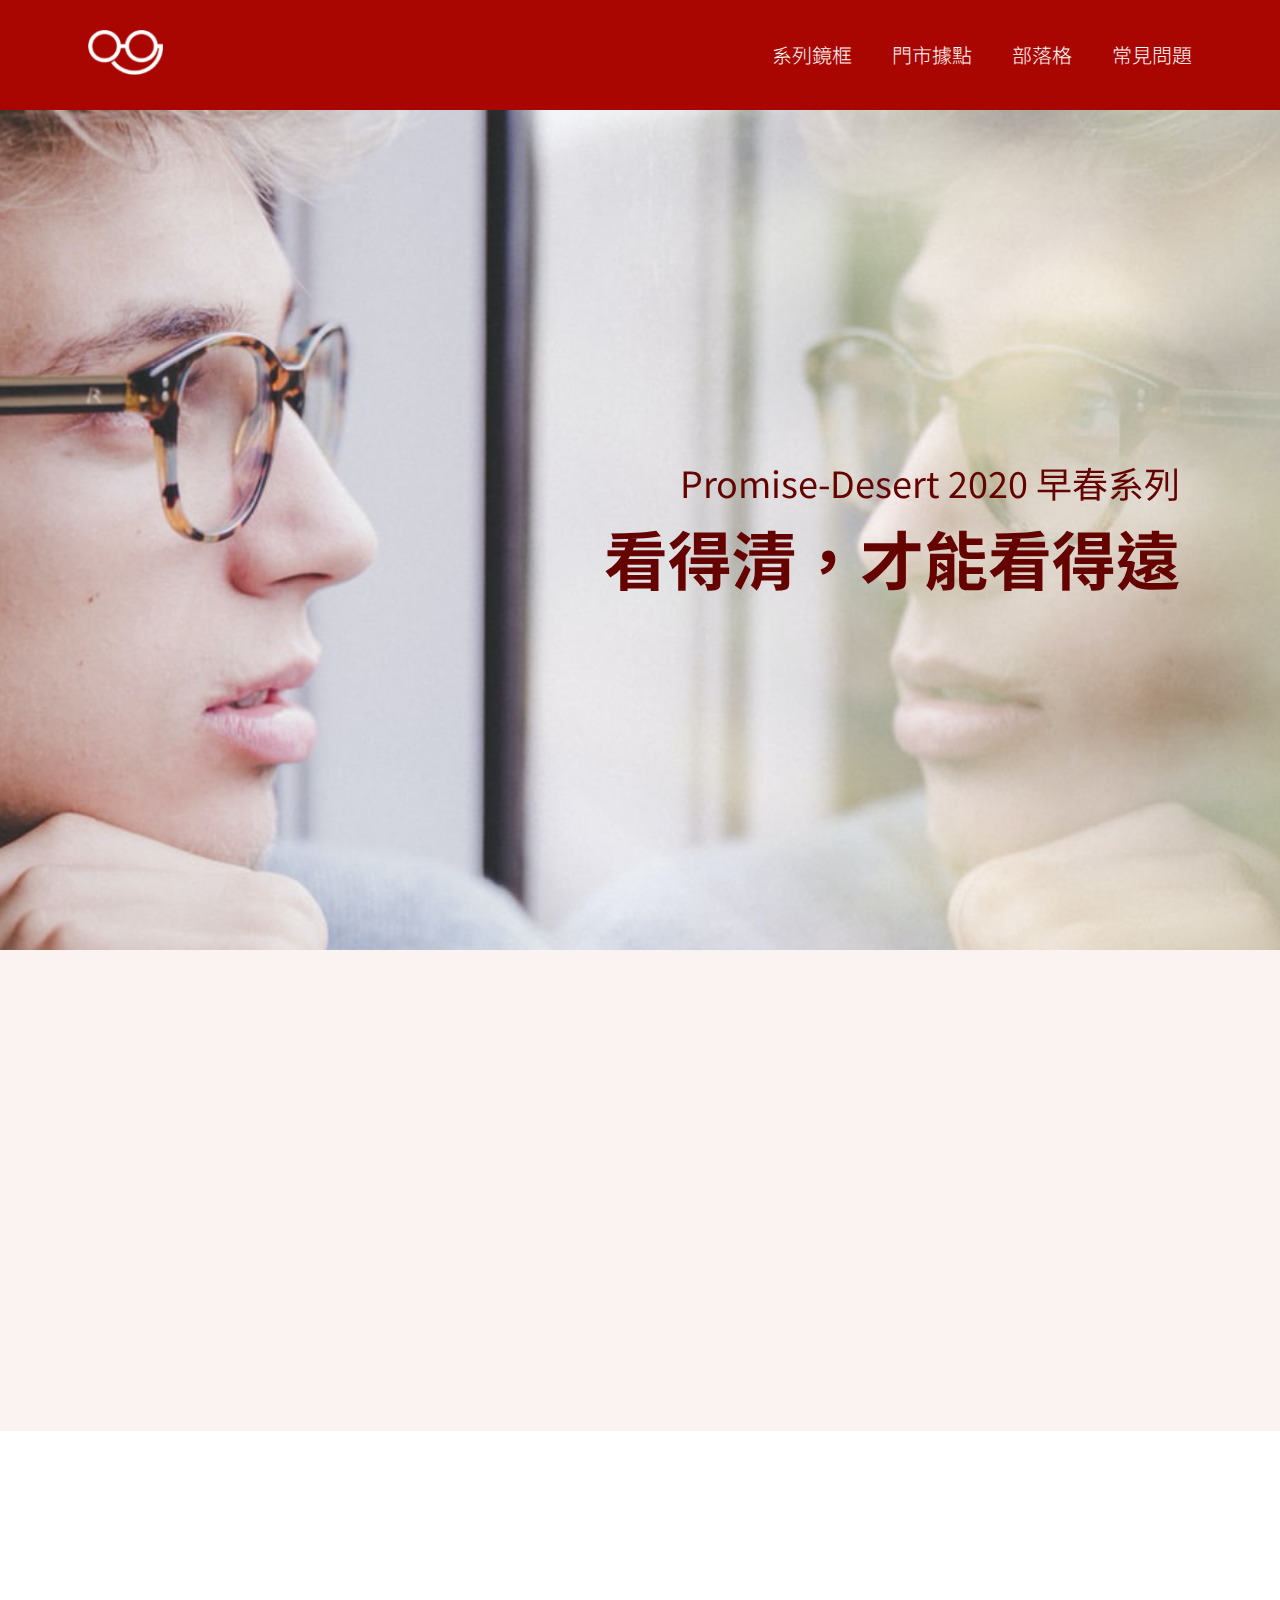
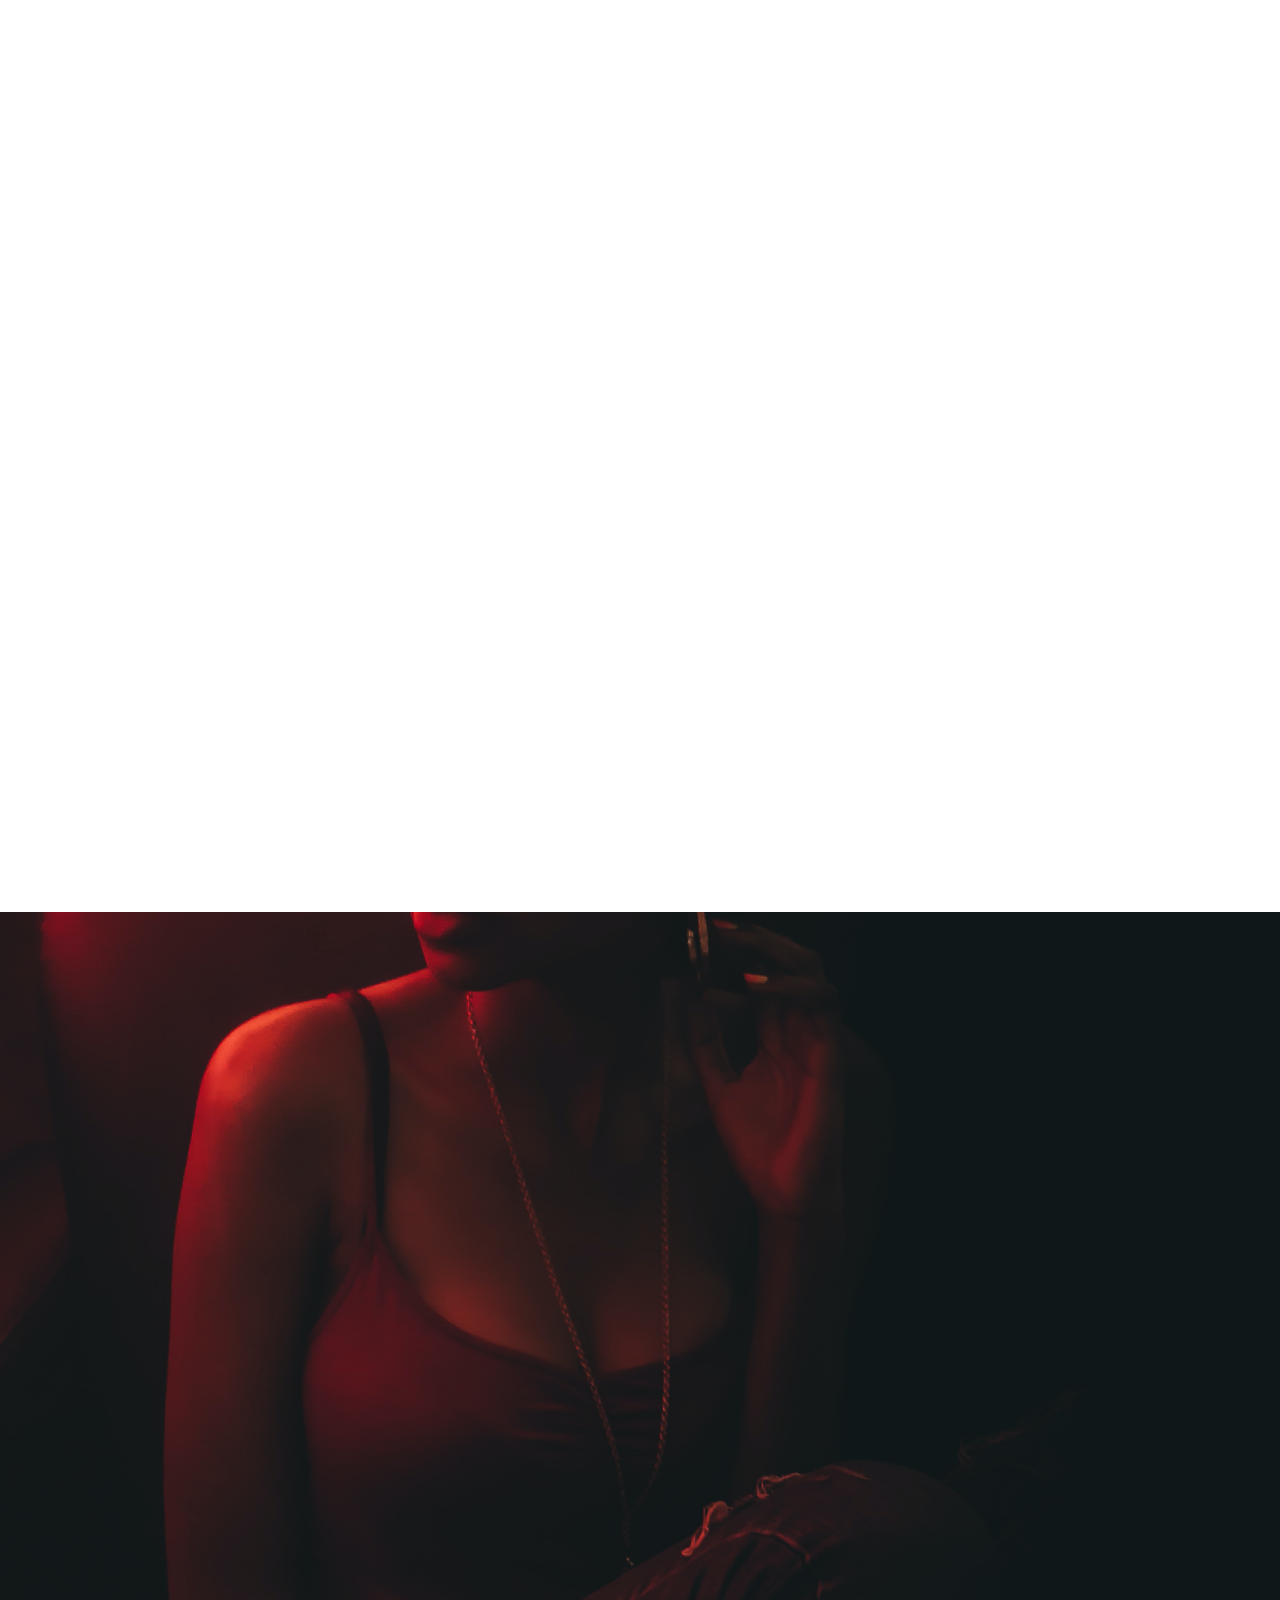
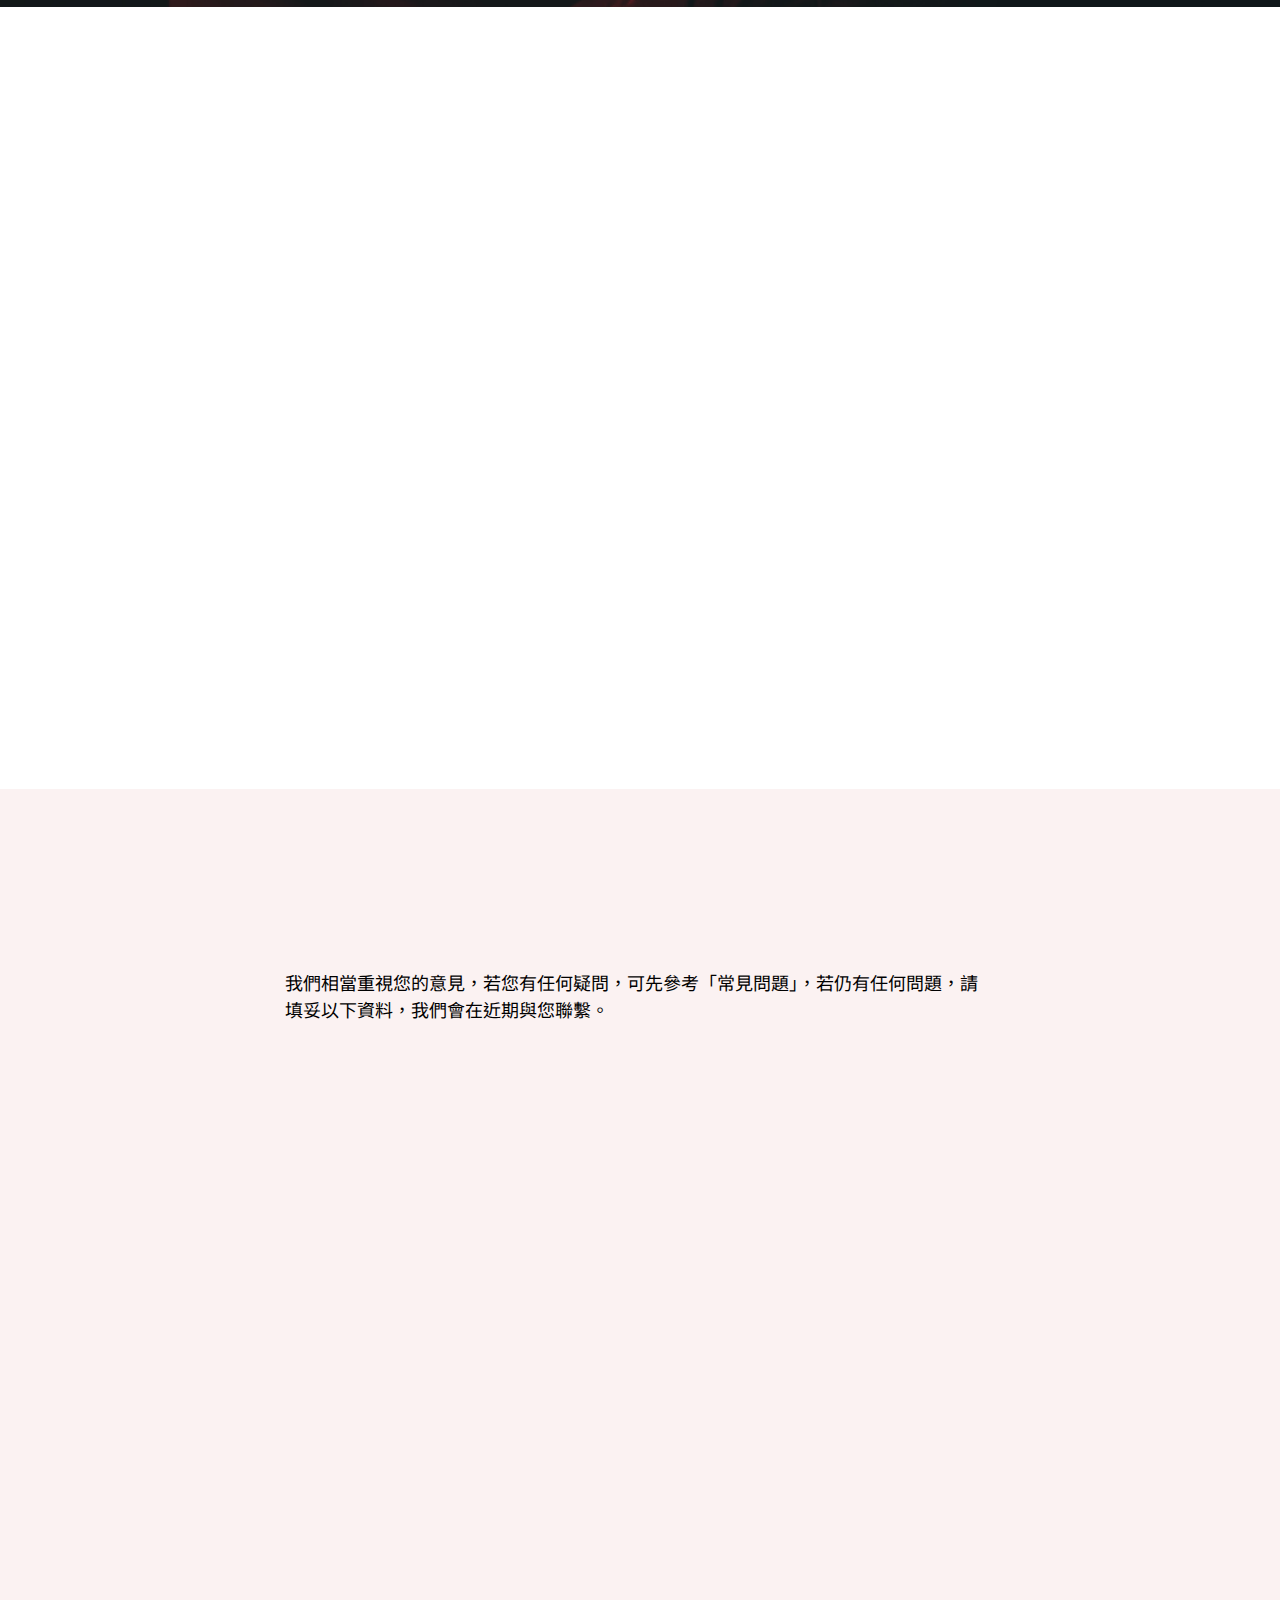
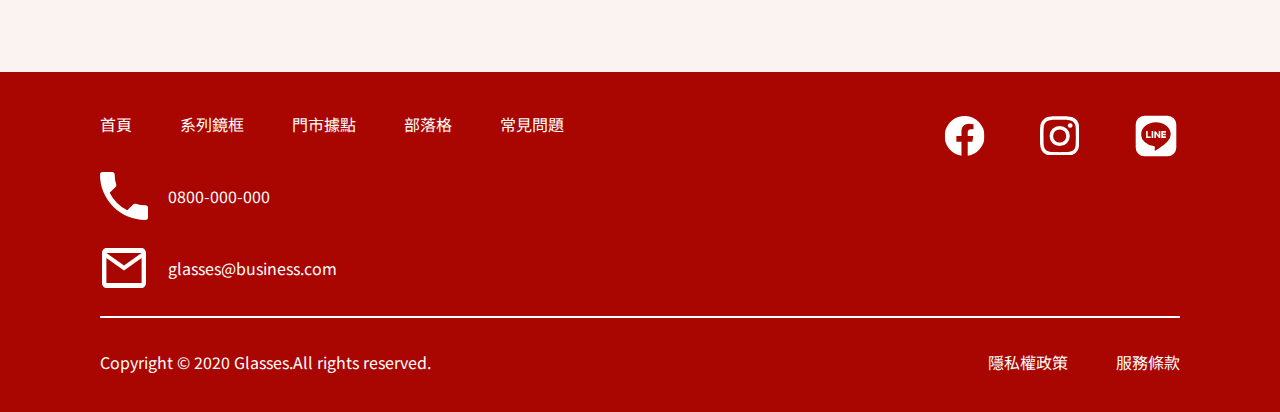
==== commit 17138ea7: "Update 2021-09-05T03:30:51.793Z" ====
--- a/index.html
+++ b/index.html
@@ -6,6 +6,7 @@
   <meta name="viewport" content="width=device-width, initial-scale=1.0">
   <meta http-equiv="X-UA-Compatible" content="ie=edge">
   <title>官網首頁</title>
+  <link rel="stylesheet" href="https://unpkg.com/aos@next/dist/aos.css" />
   <link rel="stylesheet" href="./assets/style/all.css">
 </head>
 
@@ -38,7 +39,7 @@
 <header class="header text-secondary">
   <div class="container">
     <div class="header__content d-flex justify-content-end align-items-center text-right">
-      <h2 class="font-regular fz-5 fz-8-md fz-10-sm">
+      <h2 class="font-regular fz-5 fz-8-md fz-10-sm" data-aos="zoom-in-up">
         Promise-Desert 2020 早春系列
         <br>
         <span class="font-bold fz-2 fz-3-md fz-6-sm">看得清，才能看得遠</span>
@@ -49,27 +50,27 @@
 <!-- //專業professional -->
 <section class="professional bg-third py-19 py-md-16 py-sm-13">
   <div class="container">
-    <h3 class="font-bold text-center text-secondary fz-3 fz-6-md fz-7-sm mb-17 mb-md-16 mb-sm-11">
+    <h3 class="font-bold text-center text-secondary fz-3 fz-6-md fz-7-sm mb-17 mb-md-16 mb-sm-11" data-aos="zoom-in-up">
       用專業的心，做專業的事
     </h3>
     <div class="professional__list">
       <ul class="row justify-content-between text-center">
-        <li class="professional__item col-3 col-md-6 col-sm-12">
+        <li class="professional__item col-3 col-md-6 col-sm-12" data-aos="fade-right" data-aos-easing="linear" data-aos-duration="1500">
           <img class="professional__item__photo mb-9 mb-md-10" src="./assets/images/icon-dollar.svg" alt="">
           <h4 class="professional__item__title fz-7 mb-3">單一價格</h4>
           <p class="professional__item__list mb-sm-13">無論任何度數皆不需追加費用即可擁有適合自己的薄型球面鏡片。</p>
         </li>
-        <li class="professional__item col-3 col-md-6 col-sm-12">
+        <li class="professional__item col-3 col-md-6 col-sm-12" data-aos="fade-up" data-aos-easing="linear" data-aos-duration="1500">
           <img class="professional__item__photo mb-9 mb-md-10" src="./assets/images/icon-clock.svg" alt=""> 
           <h4 class="professional__item__title fz-7 mb-3">20 分鐘即可取件</h4>
           <p class="professional__item__list mb-sm-13">為了您的寶貴時間著想，以豐富專業知識與技術將結帳到交件的時間縮減至最快 20 分鐘即可完成。</p>
         </li>
-        <li class="professional__item col-3 col-md-6 col-sm-12">
+        <li class="professional__item col-3 col-md-6 col-sm-12" data-aos="fade-down" data-aos-easing="linear" data-aos-duration="1500">
           <img class="professional__item__photo mb-9 mb-md-10" src="./assets/images/icon-heart.svg" alt="">
           <h4 class="professional__item__title fz-7 mb-3">安心售後服務</h4>
           <p class="professional__item__list mb-sm-13">我們提供長達 120 天的保固售後服務，不限會員資格皆享有免費深層保養及專業維修服務。</p>
         </li>
-        <li class="professional__item col-3 col-md-6 col-sm-12">
+        <li class="professional__item col-3 col-md-6 col-sm-12" data-aos="fade-left" data-aos-easing="linear" data-aos-duration="1500">
           <img class="professional__item__photo mb-9 mb-md-10" src="./assets/images/icon-glasses.svg"  alt="">
           <h4 class="professional__item__title fz-7 mb-3">關於鏡片</h4>
           <p class="professional__item__list mb-sm-13">使用世界知名頂級品牌，抗UV、防汙鍍膜薄型非球面鏡片。</p>
@@ -81,10 +82,10 @@
 <!-- //經典系列classic -->
 <section class="classic py-19">
   <div class="container">
-    <h3 class="classic__title font-bold text-secondary fz-3 fz-6-md fz-7-sm mb-17 mb-md-13 mb-sm-9">
+    <h3 class="classic__title font-bold text-secondary fz-3 fz-6-md fz-7-sm mb-17 mb-md-13 mb-sm-9" data-aos="zoom-in-up">
       經典系列鏡框
     </h3>
-    <div class="classic__banner mb-13 mb-md-3">
+    <div class="classic__banner mb-13 mb-md-3" data-aos="flip-up" data-aos-offset="300" data-aos-delay="50">
       <a class="classic__banner__link row align-items-center" href="">
         <img class="col-7 col-sm-12" src="./assets/images/product-1.png" alt="">
         <div class="classic__banner__item col-5 col-sm-12 d-flex align-items-center justify-content-sm-center">
@@ -93,7 +94,7 @@
         </div>   
       </a>     
     </div>
-    <div class="classic__banner mb-13 mb-md-3">
+    <div class="classic__banner mb-13 mb-md-3" data-aos="flip-up" data-aos-offset="300" data-aos-delay="100">
       <a class="classic__banner__link row align-items-center flex-row-reverse flex-md-row" href="">
         <img class="col-7 col-sm-12" src="./assets/images/product-2.png" alt="">
         <div class="classic__banner__item col-5 col-sm-12 d-flex align-items-center justify-content-end justify-content-md-start justify-content-sm-center">
@@ -102,7 +103,7 @@
         </div> 
       </a>       
     </div>  
-    <div class="classic__banner mb-13 mb-md-3">
+    <div class="classic__banner mb-13 mb-md-3" data-aos="flip-up" data-aos-offset="300" data-aos-delay="150">
       <a class="classic__banner__link row align-items-center" href="">
         <img class="col-7 col-sm-12" src="./assets/images/product-3.png" alt="">
         <div class="classic__banner__item col-5 col-sm-12 d-flex align-items-center justify-content-sm-center">
@@ -116,11 +117,11 @@
 <!-- //聯名jointName -->
 <section class="jointName py-19 py-md-16 py-sm-13">
   <div class="container">
-    <h3 class="font-bold text-white text-center fz-3 fz-13-md fz-8-sm mb-16 mb-md-13 mb-sm-9">
+    <h3 class="font-bold text-white text-center fz-3 fz-13-md fz-8-sm mb-16 mb-md-13 mb-sm-9" data-aos="zoom-in-up">
       聯名設計鏡框
     </h3>
     <ul class="row">
-      <li class="col-6 col-sm-12">
+      <li class="col-6 col-sm-12" data-aos="flip-down" data-aos-duration="1000">
         <a class="jointName__link" href="#">
           <img src="./assets/images/product-8.png" alt="">
           <div>
@@ -128,7 +129,7 @@
           </div>
         </a>
       </li>
-      <li class="col-6 col-sm-12">
+      <li class="col-6 col-sm-12" data-aos="flip-down" data-aos-duration="1000">
         <a class="jointName__link" href="#">
           <img src="./assets/images/product-9.png" alt="">
           <div>
@@ -142,11 +143,11 @@
 <!-- //推薦recommend -->
 <section class="recommend py-19 py-md-16 py-sm-13">
   <div class="container">
-    <h3 class="recommend__title font-bold text-secondary text-center fz-3 fz-6-md fz-7-sm mb-17 mb-md-13 mb-sm-9">
+    <h3 class="recommend__title font-bold text-secondary text-center fz-3 fz-6-md fz-7-sm mb-17 mb-md-13 mb-sm-9" data-aos="zoom-in-up">
       顧客推薦
     </h3>
     <ul class="row mb-22 mb-md-18 mb-sm-16">
-      <li class="col-3 col-md-6 col-sm-12 mb-md-13 mb-sm-7">
+      <li class="col-3 col-md-6 col-sm-12 mb-md-13 mb-sm-7" data-aos="fade-up" data-aos-duration="3000">
         <div class="recommed__card">
           <img class="recommed__card__photo" src="./assets/images/rec-1.png" alt="">
           <div class=" p-7 d-flex flex-column justify-content-between">
@@ -158,7 +159,7 @@
           </div>
         </div>
       </li>
-      <li class="col-3 col-md-6 col-sm-12 mb-md-13 mb-sm-7">
+      <li class="col-3 col-md-6 col-sm-12 mb-md-13 mb-sm-7" data-aos="fade-up" data-aos-delay="150" data-aos-duration="3000">
         <div class="recommed__card">
           <img class="recommed__card__photo" src="./assets/images/rec-2.png" alt="">
           <div class="recommed__card__list p-7 d-flex flex-column justify-content-between">
@@ -170,7 +171,7 @@
           </div>
         </div>
       </li>
-      <li class="col-3 col-md-6 col-sm-12 mb-md-13 mb-sm-7">
+      <li class="col-3 col-md-6 col-sm-12 mb-md-13 mb-sm-7" data-aos="fade-up" data-aos-delay="300" data-aos-duration="3000">
         <div class="recommed__card">
           <img class="recommed__card__photo" src="./assets/images/rec-3.png" alt="">
           <div class="recommed__card__list p-7 d-flex flex-column justify-content-between">
@@ -182,7 +183,7 @@
           </div>
         </div>
       </li>
-      <li class="col-3 col-md-6 col-sm-12 mb-md-13 mb-sm-7">
+      <li class="col-3 col-md-6 col-sm-12 mb-md-13 mb-sm-7" data-aos="fade-up" data-aos-delay="450" data-aos-duration="3000">
         <div class="recommed__card">
           <img class="recommed__card__photo" src="./assets/images/rec-4.png" alt="">
           <div class="recommed__card__list p-7 d-flex flex-column justify-content-between">
@@ -200,13 +201,13 @@
 <!-- //表單form -->
 <section class="bg-third py-19">
   <div class="container">
-    <h2 class="font-bold text-secondary text-center fz-3 fz-6-md fz-7-sm mb-17 mb-md-13 mb-sm-9">聯絡我們</h2>
+    <h2 class="font-bold text-secondary text-center fz-3 fz-6-md fz-7-sm mb-17 mb-md-13 mb-sm-9" data-aos="zoom-in-up">聯絡我們</h2>
     <div class="row justify-content-center">
       <div class="col-8 col-sm-12">
         <p class="fz-9 fz-10-md  mb-9 mb-md-7 mb-sm-3 font-regular">
           我們相當重視您的意見，若您有任何疑問，可先參考「常見問題」，若仍有任何問題，請填妥以下資料，我們會在近期與您聯繫。
         </p>
-        <form class="form" action="">
+        <form class="form" data-aos="zoom-in-right" data-aos-delay="500" action="">
           <div>
             <label class="form__label" for="name">姓名 </label>
             <input class="form__control" type="text" id="name" placeholder="陳小明">  
@@ -299,8 +300,13 @@
   </div>
 </footer>
 
+  <script src="https://unpkg.com/aos@next/dist/aos.js"></script>
+  <script>
+   AOS.init();
+  </script>
   <script src="./assets/js/vendors.js"></script>
   <script src="./assets/js/all.js"></script>
 </body>
 
 </html>
+          --- a/assets/style/all.css
+++ b/assets/style/all.css
@@ -56,7 +56,8 @@
 body {
   position: relative;
   font-family: "Noto Sans TC", "Roboto", sans-serif;
-  line-height: 1.5; }
+  line-height: 1.5;
+  overflow-x: hidden; }
 
 img {
   display: block;
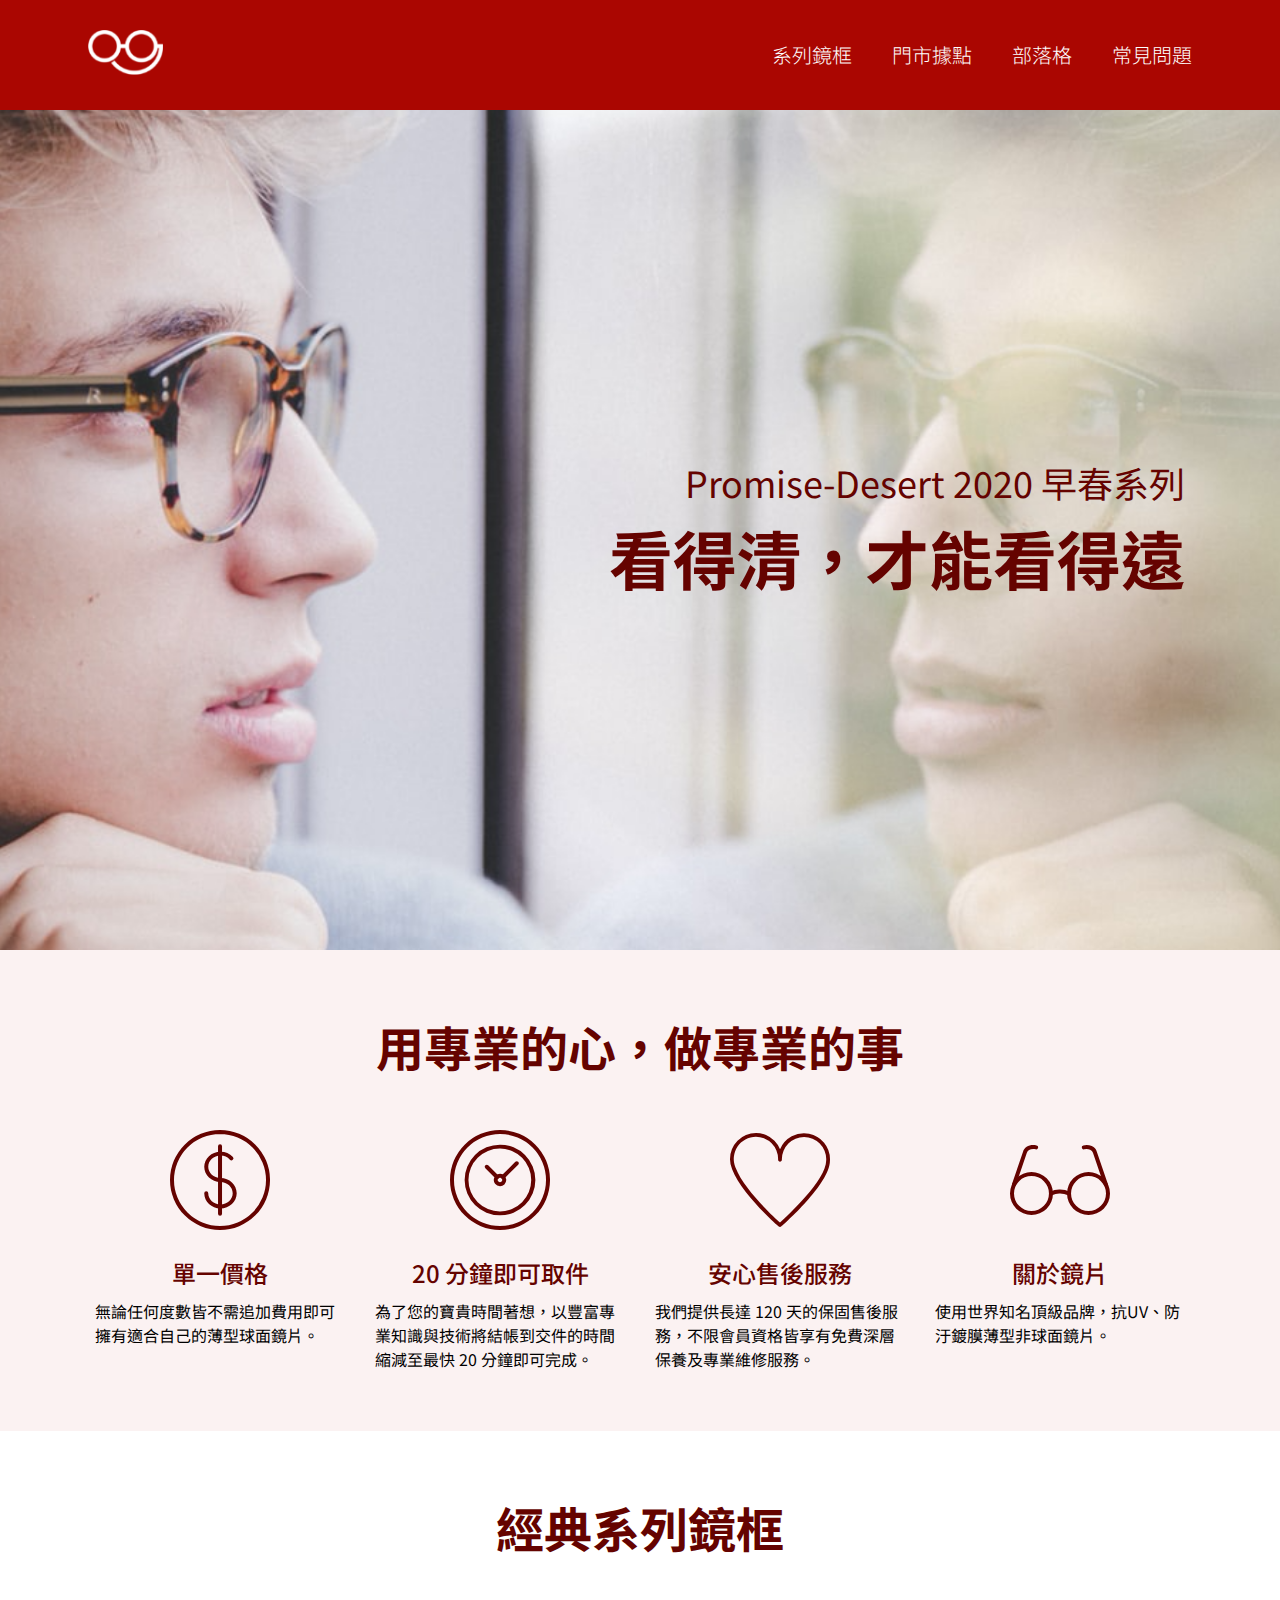
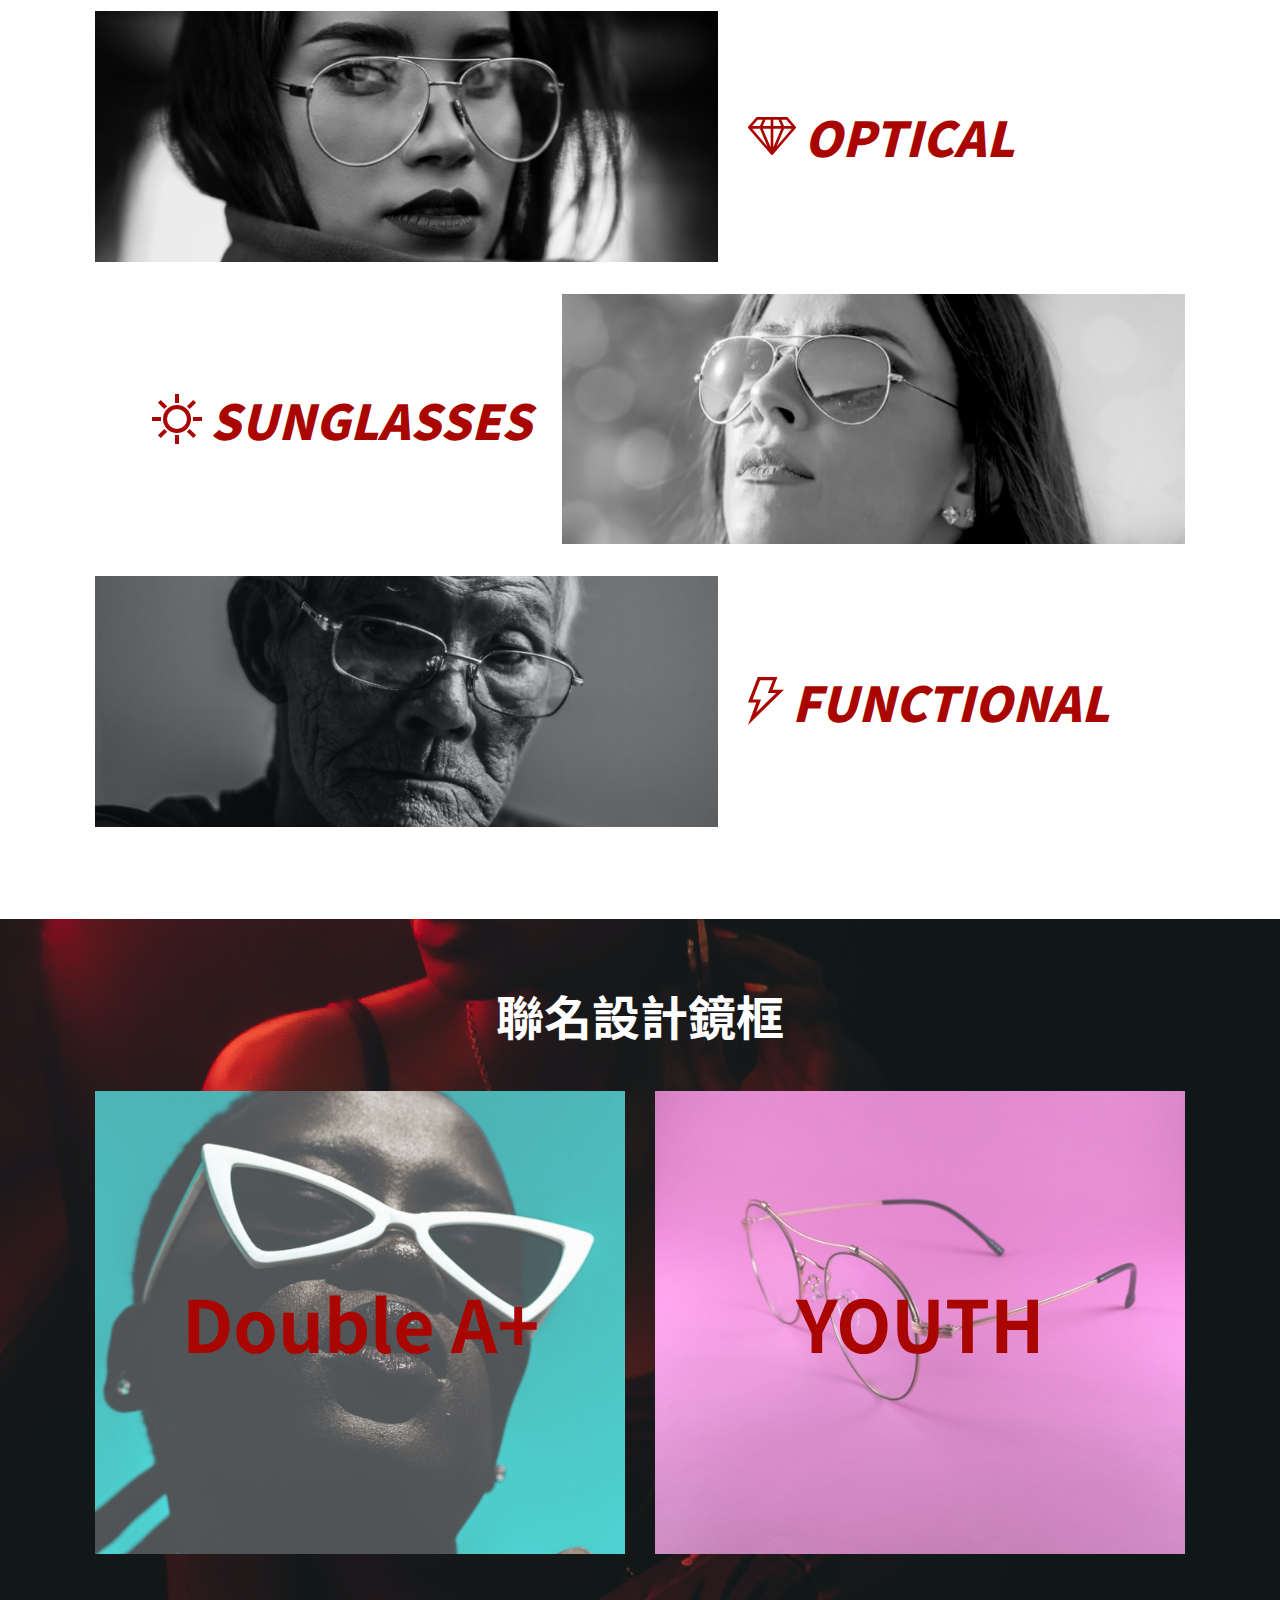
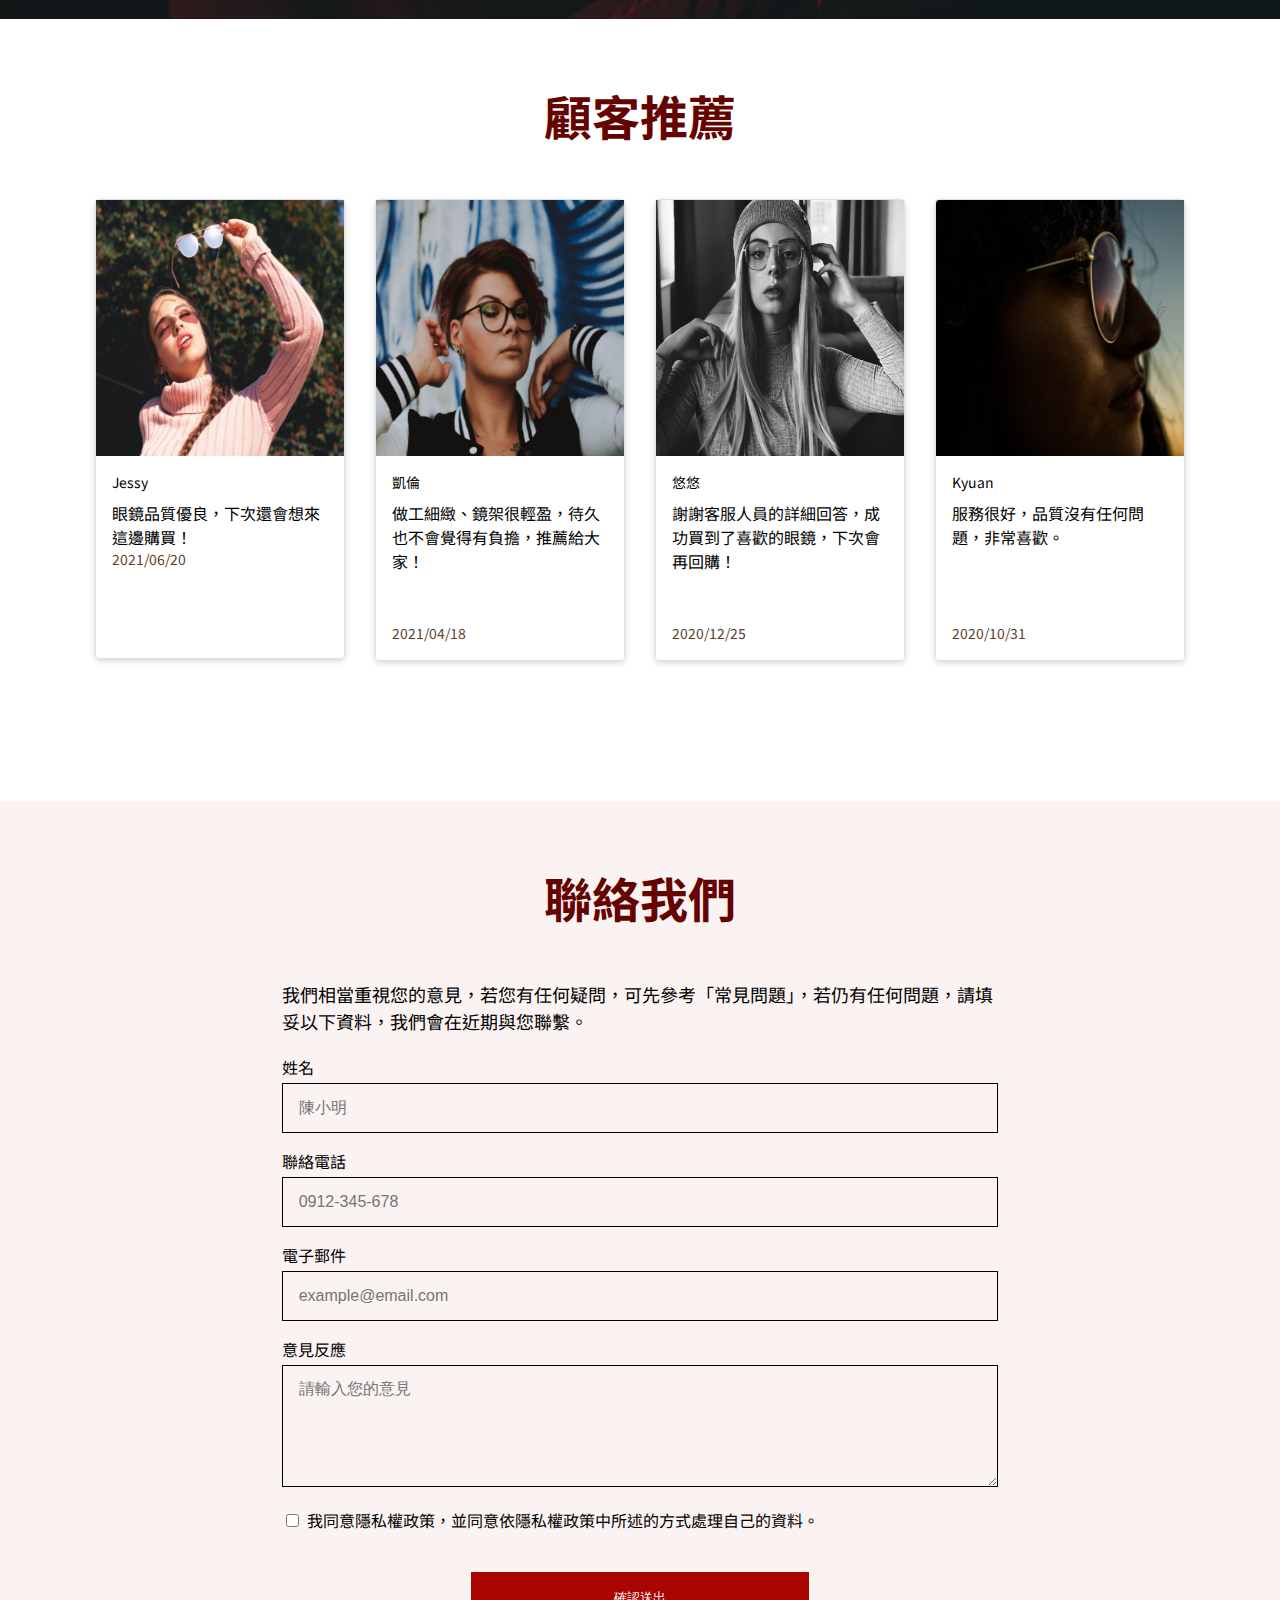
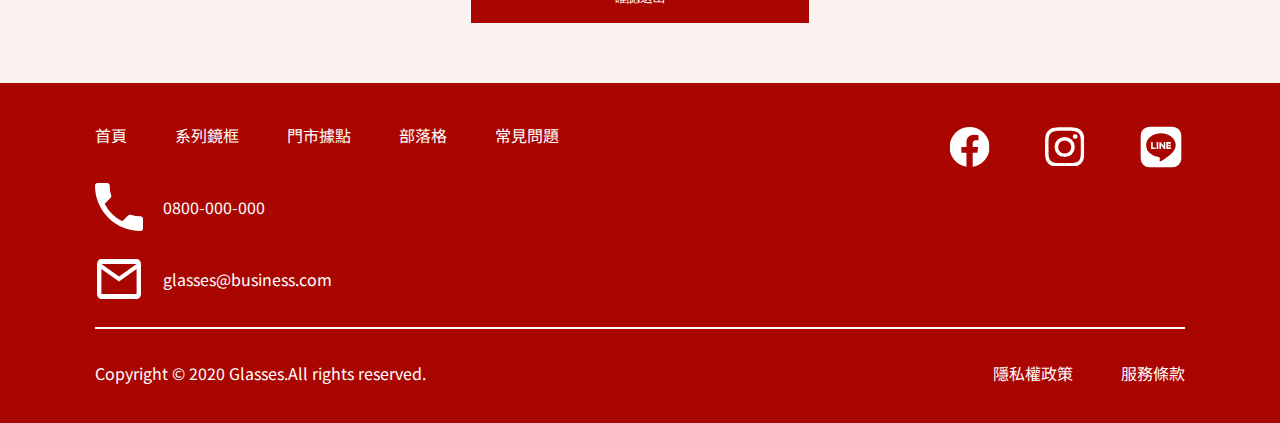
==== commit a7133b3c: "Update 2021-09-07T03:28:25.863Z" ====
--- a/index.html
+++ b/index.html
@@ -6,7 +6,6 @@
   <meta name="viewport" content="width=device-width, initial-scale=1.0">
   <meta http-equiv="X-UA-Compatible" content="ie=edge">
   <title>官網首頁</title>
-  <link rel="stylesheet" href="https://unpkg.com/aos@next/dist/aos.css" />
   <link rel="stylesheet" href="./assets/style/all.css">
 </head>
 
@@ -39,7 +38,7 @@
 <header class="header text-secondary">
   <div class="container">
     <div class="header__content d-flex justify-content-end align-items-center text-right">
-      <h2 class="font-regular fz-5 fz-8-md fz-10-sm" data-aos="zoom-in-up">
+      <h2 class="font-regular fz-5 fz-8-md fz-10-sm">
         Promise-Desert 2020 早春系列
         <br>
         <span class="font-bold fz-2 fz-3-md fz-6-sm">看得清，才能看得遠</span>
@@ -50,27 +49,27 @@
 <!-- //專業professional -->
 <section class="professional bg-third py-19 py-md-16 py-sm-13">
   <div class="container">
-    <h3 class="font-bold text-center text-secondary fz-3 fz-6-md fz-7-sm mb-17 mb-md-16 mb-sm-11" data-aos="zoom-in-up">
+    <h3 class="font-bold text-center text-secondary fz-3 fz-6-md fz-7-sm mb-17 mb-md-16 mb-sm-11">
       用專業的心，做專業的事
     </h3>
     <div class="professional__list">
       <ul class="row justify-content-between text-center">
-        <li class="professional__item col-3 col-md-6 col-sm-12" data-aos="fade-right" data-aos-easing="linear" data-aos-duration="1500">
+        <li class="professional__item col-3 col-md-6 col-sm-12">
           <img class="professional__item__photo mb-9 mb-md-10" src="./assets/images/icon-dollar.svg" alt="">
           <h4 class="professional__item__title fz-7 mb-3">單一價格</h4>
           <p class="professional__item__list mb-sm-13">無論任何度數皆不需追加費用即可擁有適合自己的薄型球面鏡片。</p>
         </li>
-        <li class="professional__item col-3 col-md-6 col-sm-12" data-aos="fade-up" data-aos-easing="linear" data-aos-duration="1500">
+        <li class="professional__item col-3 col-md-6 col-sm-12">
           <img class="professional__item__photo mb-9 mb-md-10" src="./assets/images/icon-clock.svg" alt=""> 
           <h4 class="professional__item__title fz-7 mb-3">20 分鐘即可取件</h4>
           <p class="professional__item__list mb-sm-13">為了您的寶貴時間著想，以豐富專業知識與技術將結帳到交件的時間縮減至最快 20 分鐘即可完成。</p>
         </li>
-        <li class="professional__item col-3 col-md-6 col-sm-12" data-aos="fade-down" data-aos-easing="linear" data-aos-duration="1500">
+        <li class="professional__item col-3 col-md-6 col-sm-12">
           <img class="professional__item__photo mb-9 mb-md-10" src="./assets/images/icon-heart.svg" alt="">
           <h4 class="professional__item__title fz-7 mb-3">安心售後服務</h4>
           <p class="professional__item__list mb-sm-13">我們提供長達 120 天的保固售後服務，不限會員資格皆享有免費深層保養及專業維修服務。</p>
         </li>
-        <li class="professional__item col-3 col-md-6 col-sm-12" data-aos="fade-left" data-aos-easing="linear" data-aos-duration="1500">
+        <li class="professional__item col-3 col-md-6 col-sm-12">
           <img class="professional__item__photo mb-9 mb-md-10" src="./assets/images/icon-glasses.svg"  alt="">
           <h4 class="professional__item__title fz-7 mb-3">關於鏡片</h4>
           <p class="professional__item__list mb-sm-13">使用世界知名頂級品牌，抗UV、防汙鍍膜薄型非球面鏡片。</p>
@@ -82,10 +81,10 @@
 <!-- //經典系列classic -->
 <section class="classic py-19">
   <div class="container">
-    <h3 class="classic__title font-bold text-secondary fz-3 fz-6-md fz-7-sm mb-17 mb-md-13 mb-sm-9" data-aos="zoom-in-up">
+    <h3 class="classic__title font-bold text-secondary fz-3 fz-6-md fz-7-sm mb-17 mb-md-13 mb-sm-9">
       經典系列鏡框
     </h3>
-    <div class="classic__banner mb-13 mb-md-3" data-aos="flip-up" data-aos-offset="300" data-aos-delay="50">
+    <div class="classic__banner mb-13 mb-md-3">
       <a class="classic__banner__link row align-items-center" href="">
         <img class="col-7 col-sm-12" src="./assets/images/product-1.png" alt="">
         <div class="classic__banner__item col-5 col-sm-12 d-flex align-items-center justify-content-sm-center">
@@ -94,7 +93,7 @@
         </div>   
       </a>     
     </div>
-    <div class="classic__banner mb-13 mb-md-3" data-aos="flip-up" data-aos-offset="300" data-aos-delay="100">
+    <div class="classic__banner mb-13 mb-md-3">
       <a class="classic__banner__link row align-items-center flex-row-reverse flex-md-row" href="">
         <img class="col-7 col-sm-12" src="./assets/images/product-2.png" alt="">
         <div class="classic__banner__item col-5 col-sm-12 d-flex align-items-center justify-content-end justify-content-md-start justify-content-sm-center">
@@ -103,7 +102,7 @@
         </div> 
       </a>       
     </div>  
-    <div class="classic__banner mb-13 mb-md-3" data-aos="flip-up" data-aos-offset="300" data-aos-delay="150">
+    <div class="classic__banner mb-13 mb-md-3">
       <a class="classic__banner__link row align-items-center" href="">
         <img class="col-7 col-sm-12" src="./assets/images/product-3.png" alt="">
         <div class="classic__banner__item col-5 col-sm-12 d-flex align-items-center justify-content-sm-center">
@@ -117,11 +116,11 @@
 <!-- //聯名jointName -->
 <section class="jointName py-19 py-md-16 py-sm-13">
   <div class="container">
-    <h3 class="font-bold text-white text-center fz-3 fz-13-md fz-8-sm mb-16 mb-md-13 mb-sm-9" data-aos="zoom-in-up">
+    <h3 class="font-bold text-white text-center fz-3 fz-13-md fz-8-sm mb-16 mb-md-13 mb-sm-9">
       聯名設計鏡框
     </h3>
     <ul class="row">
-      <li class="col-6 col-sm-12" data-aos="flip-down" data-aos-duration="1000">
+      <li class="col-6 col-sm-12">
         <a class="jointName__link" href="#">
           <img src="./assets/images/product-8.png" alt="">
           <div>
@@ -129,7 +128,7 @@
           </div>
         </a>
       </li>
-      <li class="col-6 col-sm-12" data-aos="flip-down" data-aos-duration="1000">
+      <li class="col-6 col-sm-12">
         <a class="jointName__link" href="#">
           <img src="./assets/images/product-9.png" alt="">
           <div>
@@ -143,11 +142,11 @@
 <!-- //推薦recommend -->
 <section class="recommend py-19 py-md-16 py-sm-13">
   <div class="container">
-    <h3 class="recommend__title font-bold text-secondary text-center fz-3 fz-6-md fz-7-sm mb-17 mb-md-13 mb-sm-9" data-aos="zoom-in-up">
+    <h3 class="recommend__title font-bold text-secondary text-center fz-3 fz-6-md fz-7-sm mb-17 mb-md-13 mb-sm-9">
       顧客推薦
     </h3>
     <ul class="row mb-22 mb-md-18 mb-sm-16">
-      <li class="col-3 col-md-6 col-sm-12 mb-md-13 mb-sm-7" data-aos="fade-up" data-aos-duration="3000">
+      <li class="col-3 col-md-6 col-sm-12 mb-md-13 mb-sm-7">
         <div class="recommed__card">
           <img class="recommed__card__photo" src="./assets/images/rec-1.png" alt="">
           <div class=" p-7 d-flex flex-column justify-content-between">
@@ -159,7 +158,7 @@
           </div>
         </div>
       </li>
-      <li class="col-3 col-md-6 col-sm-12 mb-md-13 mb-sm-7" data-aos="fade-up" data-aos-delay="150" data-aos-duration="3000">
+      <li class="col-3 col-md-6 col-sm-12 mb-md-13 mb-sm-7">
         <div class="recommed__card">
           <img class="recommed__card__photo" src="./assets/images/rec-2.png" alt="">
           <div class="recommed__card__list p-7 d-flex flex-column justify-content-between">
@@ -171,7 +170,7 @@
           </div>
         </div>
       </li>
-      <li class="col-3 col-md-6 col-sm-12 mb-md-13 mb-sm-7" data-aos="fade-up" data-aos-delay="300" data-aos-duration="3000">
+      <li class="col-3 col-md-6 col-sm-12 mb-md-13 mb-sm-7">
         <div class="recommed__card">
           <img class="recommed__card__photo" src="./assets/images/rec-3.png" alt="">
           <div class="recommed__card__list p-7 d-flex flex-column justify-content-between">
@@ -183,7 +182,7 @@
           </div>
         </div>
       </li>
-      <li class="col-3 col-md-6 col-sm-12 mb-md-13 mb-sm-7" data-aos="fade-up" data-aos-delay="450" data-aos-duration="3000">
+      <li class="col-3 col-md-6 col-sm-12 mb-md-13 mb-sm-7">
         <div class="recommed__card">
           <img class="recommed__card__photo" src="./assets/images/rec-4.png" alt="">
           <div class="recommed__card__list p-7 d-flex flex-column justify-content-between">
@@ -201,13 +200,13 @@
 <!-- //表單form -->
 <section class="bg-third py-19">
   <div class="container">
-    <h2 class="font-bold text-secondary text-center fz-3 fz-6-md fz-7-sm mb-17 mb-md-13 mb-sm-9" data-aos="zoom-in-up">聯絡我們</h2>
+    <h2 class="font-bold text-secondary text-center fz-3 fz-6-md fz-7-sm mb-17 mb-md-13 mb-sm-9">聯絡我們</h2>
     <div class="row justify-content-center">
       <div class="col-8 col-sm-12">
         <p class="fz-9 fz-10-md  mb-9 mb-md-7 mb-sm-3 font-regular">
           我們相當重視您的意見，若您有任何疑問，可先參考「常見問題」，若仍有任何問題，請填妥以下資料，我們會在近期與您聯繫。
         </p>
-        <form class="form" data-aos="zoom-in-right" data-aos-delay="500" action="">
+        <form class="form" action="">
           <div>
             <label class="form__label" for="name">姓名 </label>
             <input class="form__control" type="text" id="name" placeholder="陳小明">  
@@ -300,13 +299,8 @@
   </div>
 </footer>
 
-  <script src="https://unpkg.com/aos@next/dist/aos.js"></script>
-  <script>
-   AOS.init();
-  </script>
   <script src="./assets/js/vendors.js"></script>
   <script src="./assets/js/all.js"></script>
 </body>
 
 </html>
-          --- a/assets/style/all.css
+++ b/assets/style/all.css
@@ -296,7 +296,21 @@
   display: -ms-flexbox;
   display: flex; }
 
-@media (max-width: 1200px) {
+@media (max-width: 992px) {
+  .d-lg-none {
+    display: none; }
+  .d-lg-block {
+    display: block; }
+  .d-lg-inline {
+    display: inline; }
+  .d-lg-inline-block {
+    display: inline-block; }
+  .d-lg-flex {
+    display: -webkit-box;
+    display: -ms-flexbox;
+    display: flex; } }
+
+@media (max-width: 768px) {
   .d-md-none {
     display: none; }
   .d-md-block {
@@ -310,7 +324,7 @@
     display: -ms-flexbox;
     display: flex; } }
 
-@media (max-width: 768px) {
+@media (max-width: 767px) {
   .d-sm-none {
     display: none; }
   .d-sm-block {
@@ -324,6 +338,34 @@
     display: -ms-flexbox;
     display: flex; } }
 
+@media (max-width: 576px) {
+  .d-xs-none {
+    display: none; }
+  .d-xs-block {
+    display: block; }
+  .d-xs-inline {
+    display: inline; }
+  .d-xs-inline-block {
+    display: inline-block; }
+  .d-xs-flex {
+    display: -webkit-box;
+    display: -ms-flexbox;
+    display: flex; } }
+
+@media (max-width: 375px) {
+  .d-xxs-none {
+    display: none; }
+  .d-xxs-block {
+    display: block; }
+  .d-xxs-inline {
+    display: inline; }
+  .d-xxs-inline-block {
+    display: inline-block; }
+  .d-xxs-flex {
+    display: -webkit-box;
+    display: -ms-flexbox;
+    display: flex; } }
+
 .flex-row {
   -webkit-box-orient: horizontal;
   -webkit-box-direction: normal;
@@ -457,7 +499,113 @@
   -ms-flex-item-align: stretch;
       align-self: stretch; }
 
-@media (max-width: 1200px) {
+@media (max-width: 992px) {
+  .flex-lg-row {
+    -webkit-box-orient: horizontal;
+    -webkit-box-direction: normal;
+        -ms-flex-direction: row;
+            flex-direction: row; }
+  .flex-lg-column {
+    -webkit-box-orient: vertical;
+    -webkit-box-direction: normal;
+        -ms-flex-direction: column;
+            flex-direction: column; }
+  .flex-lg-row-reverse {
+    -webkit-box-orient: horizontal;
+    -webkit-box-direction: reverse;
+        -ms-flex-direction: row-reverse;
+            flex-direction: row-reverse; }
+  .flex-lg-column-reverse {
+    -webkit-box-orient: vertical;
+    -webkit-box-direction: reverse;
+        -ms-flex-direction: column-reverse;
+            flex-direction: column-reverse; }
+  .flex-lg-wrap {
+    -ms-flex-wrap: wrap;
+        flex-wrap: wrap; }
+  .flex-lg-nowrap {
+    -ms-flex-wrap: nowrap;
+        flex-wrap: nowrap; }
+  .flex-lg-reverse {
+    -ms-flex-wrap: wrap-reverse;
+        flex-wrap: wrap-reverse; }
+  .justify-content-lg-start {
+    -webkit-box-pack: start;
+        -ms-flex-pack: start;
+            justify-content: flex-start; }
+  .justify-content-lg-end {
+    -webkit-box-pack: end;
+        -ms-flex-pack: end;
+            justify-content: flex-end; }
+  .justify-content-lg-center {
+    -webkit-box-pack: center;
+        -ms-flex-pack: center;
+            justify-content: center; }
+  .justify-content-lg-between {
+    -webkit-box-pack: justify;
+        -ms-flex-pack: justify;
+            justify-content: space-between; }
+  .justify-content-lg-around {
+    -ms-flex-pack: distribute;
+        justify-content: space-around; }
+  .align-items-lg-start {
+    -webkit-box-align: start;
+        -ms-flex-align: start;
+            align-items: flex-start; }
+  .align-items-lg-end {
+    -webkit-box-align: end;
+        -ms-flex-align: end;
+            align-items: flex-end; }
+  .align-items-lg-center {
+    -webkit-box-align: center;
+        -ms-flex-align: center;
+            align-items: center; }
+  .align-items-lg-baseline {
+    -webkit-box-align: baseline;
+        -ms-flex-align: baseline;
+            align-items: baseline; }
+  .align-items-lg-stretch {
+    -webkit-box-align: stretch;
+        -ms-flex-align: stretch;
+            align-items: stretch; }
+  .align-content-lg-start {
+    -ms-flex-line-pack: start;
+        align-content: flex-start; }
+  .align-content-lg-end {
+    -ms-flex-line-pack: end;
+        align-content: flex-end; }
+  .align-content-lg-center {
+    -ms-flex-line-pack: center;
+        align-content: center; }
+  .align-content-lg-between {
+    -ms-flex-line-pack: justify;
+        align-content: space-between; }
+  .align-content-lg-around {
+    -ms-flex-line-pack: distribute;
+        align-content: space-around; }
+  .align-content-lg-stretch {
+    -ms-flex-line-pack: stretch;
+        align-content: stretch; }
+  .align-self-lg-auto {
+    -ms-flex-item-align: auto;
+        align-self: auto; }
+  .align-self-lg-start {
+    -ms-flex-item-align: start;
+        align-self: flex-start; }
+  .align-self-lg-end {
+    -ms-flex-item-align: end;
+        align-self: flex-end; }
+  .align-self-lg-center {
+    -ms-flex-item-align: center;
+        align-self: center; }
+  .align-self-lg-baseline {
+    -ms-flex-item-align: baseline;
+        align-self: baseline; }
+  .align-self-lg-stretch {
+    -ms-flex-item-align: stretch;
+        align-self: stretch; } }
+
+@media (max-width: 768px) {
   .flex-md-row {
     -webkit-box-orient: horizontal;
     -webkit-box-direction: normal;
@@ -563,7 +711,7 @@
     -ms-flex-item-align: stretch;
         align-self: stretch; } }
 
-@media (max-width: 768px) {
+@media (max-width: 767px) {
   .flex-sm-row {
     -webkit-box-orient: horizontal;
     -webkit-box-direction: normal;
@@ -669,7 +817,232 @@
     -ms-flex-item-align: stretch;
         align-self: stretch; } }
 
-@media (max-width: 1100px) {
+@media (max-width: 576px) {
+  .flex-xs-row {
+    -webkit-box-orient: horizontal;
+    -webkit-box-direction: normal;
+        -ms-flex-direction: row;
+            flex-direction: row; }
+  .flex-xs-column {
+    -webkit-box-orient: vertical;
+    -webkit-box-direction: normal;
+        -ms-flex-direction: column;
+            flex-direction: column; }
+  .flex-xs-row-reverse {
+    -webkit-box-orient: horizontal;
+    -webkit-box-direction: reverse;
+        -ms-flex-direction: row-reverse;
+            flex-direction: row-reverse; }
+  .flex-xs-column-reverse {
+    -webkit-box-orient: vertical;
+    -webkit-box-direction: reverse;
+        -ms-flex-direction: column-reverse;
+            flex-direction: column-reverse; }
+  .flex-xs-wrap {
+    -ms-flex-wrap: wrap;
+        flex-wrap: wrap; }
+  .flex-xs-nowrap {
+    -ms-flex-wrap: nowrap;
+        flex-wrap: nowrap; }
+  .flex-xs-reverse {
+    -ms-flex-wrap: wrap-reverse;
+        flex-wrap: wrap-reverse; }
+  .justify-content-xs-start {
+    -webkit-box-pack: start;
+        -ms-flex-pack: start;
+            justify-content: flex-start; }
+  .justify-content-xs-end {
+    -webkit-box-pack: end;
+        -ms-flex-pack: end;
+            justify-content: flex-end; }
+  .justify-content-xs-center {
+    -webkit-box-pack: center;
+        -ms-flex-pack: center;
+            justify-content: center; }
+  .justify-content-xs-between {
+    -webkit-box-pack: justify;
+        -ms-flex-pack: justify;
+            justify-content: space-between; }
+  .justify-content-xs-around {
+    -ms-flex-pack: distribute;
+        justify-content: space-around; }
+  .align-items-xs-start {
+    -webkit-box-align: start;
+        -ms-flex-align: start;
+            align-items: flex-start; }
+  .align-items-xs-end {
+    -webkit-box-align: end;
+        -ms-flex-align: end;
+            align-items: flex-end; }
+  .align-items-xs-center {
+    -webkit-box-align: center;
+        -ms-flex-align: center;
+            align-items: center; }
+  .align-items-xs-baseline {
+    -webkit-box-align: baseline;
+        -ms-flex-align: baseline;
+            align-items: baseline; }
+  .align-items-xs-stretch {
+    -webkit-box-align: stretch;
+        -ms-flex-align: stretch;
+            align-items: stretch; }
+  .align-content-xs-start {
+    -ms-flex-line-pack: start;
+        align-content: flex-start; }
+  .align-content-xs-end {
+    -ms-flex-line-pack: end;
+        align-content: flex-end; }
+  .align-content-xs-center {
+    -ms-flex-line-pack: center;
+        align-content: center; }
+  .align-content-xs-between {
+    -ms-flex-line-pack: justify;
+        align-content: space-between; }
+  .align-content-xs-around {
+    -ms-flex-line-pack: distribute;
+        align-content: space-around; }
+  .align-content-xs-stretch {
+    -ms-flex-line-pack: stretch;
+        align-content: stretch; }
+  .align-self-xs-auto {
+    -ms-flex-item-align: auto;
+        align-self: auto; }
+  .align-self-xs-start {
+    -ms-flex-item-align: start;
+        align-self: flex-start; }
+  .align-self-xs-end {
+    -ms-flex-item-align: end;
+        align-self: flex-end; }
+  .align-self-xs-center {
+    -ms-flex-item-align: center;
+        align-self: center; }
+  .align-self-xs-baseline {
+    -ms-flex-item-align: baseline;
+        align-self: baseline; }
+  .align-self-xs-stretch {
+    -ms-flex-item-align: stretch;
+        align-self: stretch; } }
+
+@media (max-width: 375px) {
+  .flex-xxs-row {
+    -webkit-box-orient: horizontal;
+    -webkit-box-direction: normal;
+        -ms-flex-direction: row;
+            flex-direction: row; }
+  .flex-xxs-column {
+    -webkit-box-orient: vertical;
+    -webkit-box-direction: normal;
+        -ms-flex-direction: column;
+            flex-direction: column; }
+  .flex-xxs-row-reverse {
+    -webkit-box-orient: horizontal;
+    -webkit-box-direction: reverse;
+        -ms-flex-direction: row-reverse;
+            flex-direction: row-reverse; }
+  .flex-xxs-column-reverse {
+    -webkit-box-orient: vertical;
+    -webkit-box-direction: reverse;
+        -ms-flex-direction: column-reverse;
+            flex-direction: column-reverse; }
+  .flex-xxs-wrap {
+    -ms-flex-wrap: wrap;
+        flex-wrap: wrap; }
+  .flex-xxs-nowrap {
+    -ms-flex-wrap: nowrap;
+        flex-wrap: nowrap; }
+  .flex-xxs-reverse {
+    -ms-flex-wrap: wrap-reverse;
+        flex-wrap: wrap-reverse; }
+  .justify-content-xxs-start {
+    -webkit-box-pack: start;
+        -ms-flex-pack: start;
+            justify-content: flex-start; }
+  .justify-content-xxs-end {
+    -webkit-box-pack: end;
+        -ms-flex-pack: end;
+            justify-content: flex-end; }
+  .justify-content-xxs-center {
+    -webkit-box-pack: center;
+        -ms-flex-pack: center;
+            justify-content: center; }
+  .justify-content-xxs-between {
+    -webkit-box-pack: justify;
+        -ms-flex-pack: justify;
+            justify-content: space-between; }
+  .justify-content-xxs-around {
+    -ms-flex-pack: distribute;
+        justify-content: space-around; }
+  .align-items-xxs-start {
+    -webkit-box-align: start;
+        -ms-flex-align: start;
+            align-items: flex-start; }
+  .align-items-xxs-end {
+    -webkit-box-align: end;
+        -ms-flex-align: end;
+            align-items: flex-end; }
+  .align-items-xxs-center {
+    -webkit-box-align: center;
+        -ms-flex-align: center;
+            align-items: center; }
+  .align-items-xxs-baseline {
+    -webkit-box-align: baseline;
+        -ms-flex-align: baseline;
+            align-items: baseline; }
+  .align-items-xxs-stretch {
+    -webkit-box-align: stretch;
+        -ms-flex-align: stretch;
+            align-items: stretch; }
+  .align-content-xxs-start {
+    -ms-flex-line-pack: start;
+        align-content: flex-start; }
+  .align-content-xxs-end {
+    -ms-flex-line-pack: end;
+        align-content: flex-end; }
+  .align-content-xxs-center {
+    -ms-flex-line-pack: center;
+        align-content: center; }
+  .align-content-xxs-between {
+    -ms-flex-line-pack: justify;
+        align-content: space-between; }
+  .align-content-xxs-around {
+    -ms-flex-line-pack: distribute;
+        align-content: space-around; }
+  .align-content-xxs-stretch {
+    -ms-flex-line-pack: stretch;
+        align-content: stretch; }
+  .align-self-xxs-auto {
+    -ms-flex-item-align: auto;
+        align-self: auto; }
+  .align-self-xxs-start {
+    -ms-flex-item-align: start;
+        align-self: flex-start; }
+  .align-self-xxs-end {
+    -ms-flex-item-align: end;
+        align-self: flex-end; }
+  .align-self-xxs-center {
+    -ms-flex-item-align: center;
+        align-self: center; }
+  .align-self-xxs-baseline {
+    -ms-flex-item-align: baseline;
+        align-self: baseline; }
+  .align-self-xxs-stretch {
+    -ms-flex-item-align: stretch;
+        align-self: stretch; } }
+
+@media (max-width: 1120px) {
+  .position-xl-static {
+    position: static; }
+  .position-xl-relative {
+    position: relative; }
+  .position-xl-absolute {
+    position: absolute; }
+  .position-xl-fixed {
+    position: fixed; }
+  .position-xl-sticky {
+    position: -webkit-sticky;
+    position: sticky; } }
+
+@media (max-width: 960px) {
   .position-lg-static {
     position: static; }
   .position-lg-relative {
@@ -682,7 +1055,7 @@
     position: -webkit-sticky;
     position: sticky; } }
 
-@media (max-width: 690px) {
+@media (max-width: 720px) {
   .position-md-static {
     position: static; }
   .position-md-relative {
@@ -695,7 +1068,7 @@
     position: -webkit-sticky;
     position: sticky; } }
 
-@media (max-width: 375px) {
+@media (max-width: 690px) {
   .position-sm-static {
     position: static; }
   .position-sm-relative {
@@ -708,6 +1081,32 @@
     position: -webkit-sticky;
     position: sticky; } }
 
+@media (max-width: 540px) {
+  .position-xs-static {
+    position: static; }
+  .position-xs-relative {
+    position: relative; }
+  .position-xs-absolute {
+    position: absolute; }
+  .position-xs-fixed {
+    position: fixed; }
+  .position-xs-sticky {
+    position: -webkit-sticky;
+    position: sticky; } }
+
+@media (max-width: 345px) {
+  .position-xxs-static {
+    position: static; }
+  .position-xxs-relative {
+    position: relative; }
+  .position-xxs-absolute {
+    position: absolute; }
+  .position-xxs-fixed {
+    position: fixed; }
+  .position-xxs-sticky {
+    position: -webkit-sticky;
+    position: sticky; } }
+
 .h-20 {
   height: 20%; }
 
@@ -738,66 +1137,156 @@
 .w-auto {
   width: auto; }
 
-@media (min-width: 1200px) {
+@media (min-width: 992px) {
+  .h-lg-20 {
+    height: 20%; }
+  .w-lg-20 {
+    width: 20%; } }
+
+@media (min-width: 992px) {
+  .h-lg-50 {
+    height: 50%; }
+  .w-lg-50 {
+    width: 50%; } }
+
+@media (min-width: 992px) {
+  .h-lg-80 {
+    height: 80%; }
+  .w-lg-80 {
+    width: 80%; } }
+
+@media (min-width: 992px) {
+  .h-lg-100 {
+    height: 100%; }
+  .w-lg-100 {
+    width: 100%; } }
+
+@media (min-width: 992px) {
+  .h-lg-auto {
+    height: auto; }
+  .w-lg-auto {
+    width: auto; } }
+
+@media (min-width: 768px) {
   .h-md-20 {
     height: 20%; }
   .w-md-20 {
     width: 20%; } }
 
-@media (min-width: 1200px) {
+@media (min-width: 768px) {
   .h-md-50 {
     height: 50%; }
   .w-md-50 {
     width: 50%; } }
 
-@media (min-width: 1200px) {
+@media (min-width: 768px) {
   .h-md-80 {
     height: 80%; }
   .w-md-80 {
     width: 80%; } }
 
-@media (min-width: 1200px) {
+@media (min-width: 768px) {
   .h-md-100 {
     height: 100%; }
   .w-md-100 {
     width: 100%; } }
 
-@media (min-width: 1200px) {
+@media (min-width: 768px) {
   .h-md-auto {
     height: auto; }
   .w-md-auto {
     width: auto; } }
 
-@media (min-width: 768px) {
+@media (min-width: 767px) {
   .h-sm-20 {
     height: 20%; }
   .w-sm-20 {
     width: 20%; } }
 
-@media (min-width: 768px) {
+@media (min-width: 767px) {
   .h-sm-50 {
     height: 50%; }
   .w-sm-50 {
     width: 50%; } }
 
-@media (min-width: 768px) {
+@media (min-width: 767px) {
   .h-sm-80 {
     height: 80%; }
   .w-sm-80 {
     width: 80%; } }
 
-@media (min-width: 768px) {
+@media (min-width: 767px) {
   .h-sm-100 {
     height: 100%; }
   .w-sm-100 {
     width: 100%; } }
 
-@media (min-width: 768px) {
+@media (min-width: 767px) {
   .h-sm-auto {
     height: auto; }
   .w-sm-auto {
     width: auto; } }
 
+@media (min-width: 576px) {
+  .h-xs-20 {
+    height: 20%; }
+  .w-xs-20 {
+    width: 20%; } }
+
+@media (min-width: 576px) {
+  .h-xs-50 {
+    height: 50%; }
+  .w-xs-50 {
+    width: 50%; } }
+
+@media (min-width: 576px) {
+  .h-xs-80 {
+    height: 80%; }
+  .w-xs-80 {
+    width: 80%; } }
+
+@media (min-width: 576px) {
+  .h-xs-100 {
+    height: 100%; }
+  .w-xs-100 {
+    width: 100%; } }
+
+@media (min-width: 576px) {
+  .h-xs-auto {
+    height: auto; }
+  .w-xs-auto {
+    width: auto; } }
+
+@media (min-width: 375px) {
+  .h-xxs-20 {
+    height: 20%; }
+  .w-xxs-20 {
+    width: 20%; } }
+
+@media (min-width: 375px) {
+  .h-xxs-50 {
+    height: 50%; }
+  .w-xxs-50 {
+    width: 50%; } }
+
+@media (min-width: 375px) {
+  .h-xxs-80 {
+    height: 80%; }
+  .w-xxs-80 {
+    width: 80%; } }
+
+@media (min-width: 375px) {
+  .h-xxs-100 {
+    height: 100%; }
+  .w-xxs-100 {
+    width: 100%; } }
+
+@media (min-width: 375px) {
+  .h-xxs-auto {
+    height: auto; }
+  .w-xxs-auto {
+    width: auto; } }
+
 .vh-100 {
   height: 100vh; }
 
@@ -2006,7 +2495,841 @@
   padding-top: 10rem;
   padding-bottom: 10rem; }
 
-@media (max-width: 1200px) {
+@media (max-width: 992px) {
+  .m-lg-0 {
+    margin: 0; }
+  .m-lg-1 {
+    margin: 0.25rem; }
+  .m-lg-2 {
+    margin: 0.375rem; }
+  .m-lg-3 {
+    margin: 0.5rem; }
+  .m-lg-4 {
+    margin: 0.625rem; }
+  .m-lg-5 {
+    margin: 0.75rem; }
+  .m-lg-6 {
+    margin: 0.875rem; }
+  .m-lg-7 {
+    margin: 1rem; }
+  .m-lg-8 {
+    margin: 1.125rem; }
+  .m-lg-9 {
+    margin: 1.25rem; }
+  .m-lg-10 {
+    margin: 1.5rem; }
+  .m-lg-11 {
+    margin: 1.75rem; }
+  .m-lg-12 {
+    margin: 1.875rem; }
+  .m-lg-13 {
+    margin: 2rem; }
+  .m-lg-14 {
+    margin: 2.25rem; }
+  .m-lg-15 {
+    margin: 2.375rem; }
+  .m-lg-16 {
+    margin: 2.5rem; }
+  .m-lg-17 {
+    margin: 3rem; }
+  .m-lg-18 {
+    margin: 3.625rem; }
+  .m-lg-19 {
+    margin: 3.75rem; }
+  .m-lg-20 {
+    margin: 4.25rem; }
+  .m-lg-21 {
+    margin: 4.5rem; }
+  .m-lg-22 {
+    margin: 5rem; }
+  .m-lg-23 {
+    margin: 6.25rem; }
+  .m-lg-24 {
+    margin: 6.75rem; }
+  .m-lg-25 {
+    margin: 10rem; }
+  .mt-lg-0 {
+    margin-top: 0; }
+  .mt-lg-1 {
+    margin-top: 0.25rem; }
+  .mt-lg-2 {
+    margin-top: 0.375rem; }
+  .mt-lg-3 {
+    margin-top: 0.5rem; }
+  .mt-lg-4 {
+    margin-top: 0.625rem; }
+  .mt-lg-5 {
+    margin-top: 0.75rem; }
+  .mt-lg-6 {
+    margin-top: 0.875rem; }
+  .mt-lg-7 {
+    margin-top: 1rem; }
+  .mt-lg-8 {
+    margin-top: 1.125rem; }
+  .mt-lg-9 {
+    margin-top: 1.25rem; }
+  .mt-lg-10 {
+    margin-top: 1.5rem; }
+  .mt-lg-11 {
+    margin-top: 1.75rem; }
+  .mt-lg-12 {
+    margin-top: 1.875rem; }
+  .mt-lg-13 {
+    margin-top: 2rem; }
+  .mt-lg-14 {
+    margin-top: 2.25rem; }
+  .mt-lg-15 {
+    margin-top: 2.375rem; }
+  .mt-lg-16 {
+    margin-top: 2.5rem; }
+  .mt-lg-17 {
+    margin-top: 3rem; }
+  .mt-lg-18 {
+    margin-top: 3.625rem; }
+  .mt-lg-19 {
+    margin-top: 3.75rem; }
+  .mt-lg-20 {
+    margin-top: 4.25rem; }
+  .mt-lg-21 {
+    margin-top: 4.5rem; }
+  .mt-lg-22 {
+    margin-top: 5rem; }
+  .mt-lg-23 {
+    margin-top: 6.25rem; }
+  .mt-lg-24 {
+    margin-top: 6.75rem; }
+  .mt-lg-25 {
+    margin-top: 10rem; }
+  .me-lg-0 {
+    margin-right: 0; }
+  .me-lg-1 {
+    margin-right: 0.25rem; }
+  .me-lg-2 {
+    margin-right: 0.375rem; }
+  .me-lg-3 {
+    margin-right: 0.5rem; }
+  .me-lg-4 {
+    margin-right: 0.625rem; }
+  .me-lg-5 {
+    margin-right: 0.75rem; }
+  .me-lg-6 {
+    margin-right: 0.875rem; }
+  .me-lg-7 {
+    margin-right: 1rem; }
+  .me-lg-8 {
+    margin-right: 1.125rem; }
+  .me-lg-9 {
+    margin-right: 1.25rem; }
+  .me-lg-10 {
+    margin-right: 1.5rem; }
+  .me-lg-11 {
+    margin-right: 1.75rem; }
+  .me-lg-12 {
+    margin-right: 1.875rem; }
+  .me-lg-13 {
+    margin-right: 2rem; }
+  .me-lg-14 {
+    margin-right: 2.25rem; }
+  .me-lg-15 {
+    margin-right: 2.375rem; }
+  .me-lg-16 {
+    margin-right: 2.5rem; }
+  .me-lg-17 {
+    margin-right: 3rem; }
+  .me-lg-18 {
+    margin-right: 3.625rem; }
+  .me-lg-19 {
+    margin-right: 3.75rem; }
+  .me-lg-20 {
+    margin-right: 4.25rem; }
+  .me-lg-21 {
+    margin-right: 4.5rem; }
+  .me-lg-22 {
+    margin-right: 5rem; }
+  .me-lg-23 {
+    margin-right: 6.25rem; }
+  .me-lg-24 {
+    margin-right: 6.75rem; }
+  .me-lg-25 {
+    margin-right: 10rem; }
+  .mb-lg-0 {
+    margin-bottom: 0; }
+  .mb-lg-1 {
+    margin-bottom: 0.25rem; }
+  .mb-lg-2 {
+    margin-bottom: 0.375rem; }
+  .mb-lg-3 {
+    margin-bottom: 0.5rem; }
+  .mb-lg-4 {
+    margin-bottom: 0.625rem; }
+  .mb-lg-5 {
+    margin-bottom: 0.75rem; }
+  .mb-lg-6 {
+    margin-bottom: 0.875rem; }
+  .mb-lg-7 {
+    margin-bottom: 1rem; }
+  .mb-lg-8 {
+    margin-bottom: 1.125rem; }
+  .mb-lg-9 {
+    margin-bottom: 1.25rem; }
+  .mb-lg-10 {
+    margin-bottom: 1.5rem; }
+  .mb-lg-11 {
+    margin-bottom: 1.75rem; }
+  .mb-lg-12 {
+    margin-bottom: 1.875rem; }
+  .mb-lg-13 {
+    margin-bottom: 2rem; }
+  .mb-lg-14 {
+    margin-bottom: 2.25rem; }
+  .mb-lg-15 {
+    margin-bottom: 2.375rem; }
+  .mb-lg-16 {
+    margin-bottom: 2.5rem; }
+  .mb-lg-17 {
+    margin-bottom: 3rem; }
+  .mb-lg-18 {
+    margin-bottom: 3.625rem; }
+  .mb-lg-19 {
+    margin-bottom: 3.75rem; }
+  .mb-lg-20 {
+    margin-bottom: 4.25rem; }
+  .mb-lg-21 {
+    margin-bottom: 4.5rem; }
+  .mb-lg-22 {
+    margin-bottom: 5rem; }
+  .mb-lg-23 {
+    margin-bottom: 6.25rem; }
+  .mb-lg-24 {
+    margin-bottom: 6.75rem; }
+  .mb-lg-25 {
+    margin-bottom: 10rem; }
+  .ms-lg-0 {
+    margin-left: 0; }
+  .ms-lg-1 {
+    margin-left: 0.25rem; }
+  .ms-lg-2 {
+    margin-left: 0.375rem; }
+  .ms-lg-3 {
+    margin-left: 0.5rem; }
+  .ms-lg-4 {
+    margin-left: 0.625rem; }
+  .ms-lg-5 {
+    margin-left: 0.75rem; }
+  .ms-lg-6 {
+    margin-left: 0.875rem; }
+  .ms-lg-7 {
+    margin-left: 1rem; }
+  .ms-lg-8 {
+    margin-left: 1.125rem; }
+  .ms-lg-9 {
+    margin-left: 1.25rem; }
+  .ms-lg-10 {
+    margin-left: 1.5rem; }
+  .ms-lg-11 {
+    margin-left: 1.75rem; }
+  .ms-lg-12 {
+    margin-left: 1.875rem; }
+  .ms-lg-13 {
+    margin-left: 2rem; }
+  .ms-lg-14 {
+    margin-left: 2.25rem; }
+  .ms-lg-15 {
+    margin-left: 2.375rem; }
+  .ms-lg-16 {
+    margin-left: 2.5rem; }
+  .ms-lg-17 {
+    margin-left: 3rem; }
+  .ms-lg-18 {
+    margin-left: 3.625rem; }
+  .ms-lg-19 {
+    margin-left: 3.75rem; }
+  .ms-lg-20 {
+    margin-left: 4.25rem; }
+  .ms-lg-21 {
+    margin-left: 4.5rem; }
+  .ms-lg-22 {
+    margin-left: 5rem; }
+  .ms-lg-23 {
+    margin-left: 6.25rem; }
+  .ms-lg-24 {
+    margin-left: 6.75rem; }
+  .ms-lg-25 {
+    margin-left: 10rem; }
+  .mx-lg-0 {
+    margin-left: 0;
+    margin-right: 0; }
+  .mx-lg-1 {
+    margin-left: 0.25rem;
+    margin-right: 0.25rem; }
+  .mx-lg-2 {
+    margin-left: 0.375rem;
+    margin-right: 0.375rem; }
+  .mx-lg-3 {
+    margin-left: 0.5rem;
+    margin-right: 0.5rem; }
+  .mx-lg-4 {
+    margin-left: 0.625rem;
+    margin-right: 0.625rem; }
+  .mx-lg-5 {
+    margin-left: 0.75rem;
+    margin-right: 0.75rem; }
+  .mx-lg-6 {
+    margin-left: 0.875rem;
+    margin-right: 0.875rem; }
+  .mx-lg-7 {
+    margin-left: 1rem;
+    margin-right: 1rem; }
+  .mx-lg-8 {
+    margin-left: 1.125rem;
+    margin-right: 1.125rem; }
+  .mx-lg-9 {
+    margin-left: 1.25rem;
+    margin-right: 1.25rem; }
+  .mx-lg-10 {
+    margin-left: 1.5rem;
+    margin-right: 1.5rem; }
+  .mx-lg-11 {
+    margin-left: 1.75rem;
+    margin-right: 1.75rem; }
+  .mx-lg-12 {
+    margin-left: 1.875rem;
+    margin-right: 1.875rem; }
+  .mx-lg-13 {
+    margin-left: 2rem;
+    margin-right: 2rem; }
+  .mx-lg-14 {
+    margin-left: 2.25rem;
+    margin-right: 2.25rem; }
+  .mx-lg-15 {
+    margin-left: 2.375rem;
+    margin-right: 2.375rem; }
+  .mx-lg-16 {
+    margin-left: 2.5rem;
+    margin-right: 2.5rem; }
+  .mx-lg-17 {
+    margin-left: 3rem;
+    margin-right: 3rem; }
+  .mx-lg-18 {
+    margin-left: 3.625rem;
+    margin-right: 3.625rem; }
+  .mx-lg-19 {
+    margin-left: 3.75rem;
+    margin-right: 3.75rem; }
+  .mx-lg-20 {
+    margin-left: 4.25rem;
+    margin-right: 4.25rem; }
+  .mx-lg-21 {
+    margin-left: 4.5rem;
+    margin-right: 4.5rem; }
+  .mx-lg-22 {
+    margin-left: 5rem;
+    margin-right: 5rem; }
+  .mx-lg-23 {
+    margin-left: 6.25rem;
+    margin-right: 6.25rem; }
+  .mx-lg-24 {
+    margin-left: 6.75rem;
+    margin-right: 6.75rem; }
+  .mx-lg-25 {
+    margin-left: 10rem;
+    margin-right: 10rem; }
+  .my-lg-0 {
+    margin-top: 0;
+    margin-bottom: 0; }
+  .my-lg-1 {
+    margin-top: 0.25rem;
+    margin-bottom: 0.25rem; }
+  .my-lg-2 {
+    margin-top: 0.375rem;
+    margin-bottom: 0.375rem; }
+  .my-lg-3 {
+    margin-top: 0.5rem;
+    margin-bottom: 0.5rem; }
+  .my-lg-4 {
+    margin-top: 0.625rem;
+    margin-bottom: 0.625rem; }
+  .my-lg-5 {
+    margin-top: 0.75rem;
+    margin-bottom: 0.75rem; }
+  .my-lg-6 {
+    margin-top: 0.875rem;
+    margin-bottom: 0.875rem; }
+  .my-lg-7 {
+    margin-top: 1rem;
+    margin-bottom: 1rem; }
+  .my-lg-8 {
+    margin-top: 1.125rem;
+    margin-bottom: 1.125rem; }
+  .my-lg-9 {
+    margin-top: 1.25rem;
+    margin-bottom: 1.25rem; }
+  .my-lg-10 {
+    margin-top: 1.5rem;
+    margin-bottom: 1.5rem; }
+  .my-lg-11 {
+    margin-top: 1.75rem;
+    margin-bottom: 1.75rem; }
+  .my-lg-12 {
+    margin-top: 1.875rem;
+    margin-bottom: 1.875rem; }
+  .my-lg-13 {
+    margin-top: 2rem;
+    margin-bottom: 2rem; }
+  .my-lg-14 {
+    margin-top: 2.25rem;
+    margin-bottom: 2.25rem; }
+  .my-lg-15 {
+    margin-top: 2.375rem;
+    margin-bottom: 2.375rem; }
+  .my-lg-16 {
+    margin-top: 2.5rem;
+    margin-bottom: 2.5rem; }
+  .my-lg-17 {
+    margin-top: 3rem;
+    margin-bottom: 3rem; }
+  .my-lg-18 {
+    margin-top: 3.625rem;
+    margin-bottom: 3.625rem; }
+  .my-lg-19 {
+    margin-top: 3.75rem;
+    margin-bottom: 3.75rem; }
+  .my-lg-20 {
+    margin-top: 4.25rem;
+    margin-bottom: 4.25rem; }
+  .my-lg-21 {
+    margin-top: 4.5rem;
+    margin-bottom: 4.5rem; }
+  .my-lg-22 {
+    margin-top: 5rem;
+    margin-bottom: 5rem; }
+  .my-lg-23 {
+    margin-top: 6.25rem;
+    margin-bottom: 6.25rem; }
+  .my-lg-24 {
+    margin-top: 6.75rem;
+    margin-bottom: 6.75rem; }
+  .my-lg-25 {
+    margin-top: 10rem;
+    margin-bottom: 10rem; }
+  .p-lg-0 {
+    padding: 0; }
+  .p-lg-1 {
+    padding: 0.25rem; }
+  .p-lg-2 {
+    padding: 0.375rem; }
+  .p-lg-3 {
+    padding: 0.5rem; }
+  .p-lg-4 {
+    padding: 0.625rem; }
+  .p-lg-5 {
+    padding: 0.75rem; }
+  .p-lg-6 {
+    padding: 0.875rem; }
+  .p-lg-7 {
+    padding: 1rem; }
+  .p-lg-8 {
+    padding: 1.125rem; }
+  .p-lg-9 {
+    padding: 1.25rem; }
+  .p-lg-10 {
+    padding: 1.5rem; }
+  .p-lg-11 {
+    padding: 1.75rem; }
+  .p-lg-12 {
+    padding: 1.875rem; }
+  .p-lg-13 {
+    padding: 2rem; }
+  .p-lg-14 {
+    padding: 2.25rem; }
+  .p-lg-15 {
+    padding: 2.375rem; }
+  .p-lg-16 {
+    padding: 2.5rem; }
+  .p-lg-17 {
+    padding: 3rem; }
+  .p-lg-18 {
+    padding: 3.625rem; }
+  .p-lg-19 {
+    padding: 3.75rem; }
+  .p-lg-20 {
+    padding: 4.25rem; }
+  .p-lg-21 {
+    padding: 4.5rem; }
+  .p-lg-22 {
+    padding: 5rem; }
+  .p-lg-23 {
+    padding: 6.25rem; }
+  .p-lg-24 {
+    padding: 6.75rem; }
+  .p-lg-25 {
+    padding: 10rem; }
+  .pt-lg-0 {
+    padding-top: 0; }
+  .pt-lg-1 {
+    padding-top: 0.25rem; }
+  .pt-lg-2 {
+    padding-top: 0.375rem; }
+  .pt-lg-3 {
+    padding-top: 0.5rem; }
+  .pt-lg-4 {
+    padding-top: 0.625rem; }
+  .pt-lg-5 {
+    padding-top: 0.75rem; }
+  .pt-lg-6 {
+    padding-top: 0.875rem; }
+  .pt-lg-7 {
+    padding-top: 1rem; }
+  .pt-lg-8 {
+    padding-top: 1.125rem; }
+  .pt-lg-9 {
+    padding-top: 1.25rem; }
+  .pt-lg-10 {
+    padding-top: 1.5rem; }
+  .pt-lg-11 {
+    padding-top: 1.75rem; }
+  .pt-lg-12 {
+    padding-top: 1.875rem; }
+  .pt-lg-13 {
+    padding-top: 2rem; }
+  .pt-lg-14 {
+    padding-top: 2.25rem; }
+  .pt-lg-15 {
+    padding-top: 2.375rem; }
+  .pt-lg-16 {
+    padding-top: 2.5rem; }
+  .pt-lg-17 {
+    padding-top: 3rem; }
+  .pt-lg-18 {
+    padding-top: 3.625rem; }
+  .pt-lg-19 {
+    padding-top: 3.75rem; }
+  .pt-lg-20 {
+    padding-top: 4.25rem; }
+  .pt-lg-21 {
+    padding-top: 4.5rem; }
+  .pt-lg-22 {
+    padding-top: 5rem; }
+  .pt-lg-23 {
+    padding-top: 6.25rem; }
+  .pt-lg-24 {
+    padding-top: 6.75rem; }
+  .pt-lg-25 {
+    padding-top: 10rem; }
+  .pe-lg-0 {
+    padding-right: 0; }
+  .pe-lg-1 {
+    padding-right: 0.25rem; }
+  .pe-lg-2 {
+    padding-right: 0.375rem; }
+  .pe-lg-3 {
+    padding-right: 0.5rem; }
+  .pe-lg-4 {
+    padding-right: 0.625rem; }
+  .pe-lg-5 {
+    padding-right: 0.75rem; }
+  .pe-lg-6 {
+    padding-right: 0.875rem; }
+  .pe-lg-7 {
+    padding-right: 1rem; }
+  .pe-lg-8 {
+    padding-right: 1.125rem; }
+  .pe-lg-9 {
+    padding-right: 1.25rem; }
+  .pe-lg-10 {
+    padding-right: 1.5rem; }
+  .pe-lg-11 {
+    padding-right: 1.75rem; }
+  .pe-lg-12 {
+    padding-right: 1.875rem; }
+  .pe-lg-13 {
+    padding-right: 2rem; }
+  .pe-lg-14 {
+    padding-right: 2.25rem; }
+  .pe-lg-15 {
+    padding-right: 2.375rem; }
+  .pe-lg-16 {
+    padding-right: 2.5rem; }
+  .pe-lg-17 {
+    padding-right: 3rem; }
+  .pe-lg-18 {
+    padding-right: 3.625rem; }
+  .pe-lg-19 {
+    padding-right: 3.75rem; }
+  .pe-lg-20 {
+    padding-right: 4.25rem; }
+  .pe-lg-21 {
+    padding-right: 4.5rem; }
+  .pe-lg-22 {
+    padding-right: 5rem; }
+  .pe-lg-23 {
+    padding-right: 6.25rem; }
+  .pe-lg-24 {
+    padding-right: 6.75rem; }
+  .pe-lg-25 {
+    padding-right: 10rem; }
+  .pb-lg-0 {
+    padding-bottom: 0; }
+  .pb-lg-1 {
+    padding-bottom: 0.25rem; }
+  .pb-lg-2 {
+    padding-bottom: 0.375rem; }
+  .pb-lg-3 {
+    padding-bottom: 0.5rem; }
+  .pb-lg-4 {
+    padding-bottom: 0.625rem; }
+  .pb-lg-5 {
+    padding-bottom: 0.75rem; }
+  .pb-lg-6 {
+    padding-bottom: 0.875rem; }
+  .pb-lg-7 {
+    padding-bottom: 1rem; }
+  .pb-lg-8 {
+    padding-bottom: 1.125rem; }
+  .pb-lg-9 {
+    padding-bottom: 1.25rem; }
+  .pb-lg-10 {
+    padding-bottom: 1.5rem; }
+  .pb-lg-11 {
+    padding-bottom: 1.75rem; }
+  .pb-lg-12 {
+    padding-bottom: 1.875rem; }
+  .pb-lg-13 {
+    padding-bottom: 2rem; }
+  .pb-lg-14 {
+    padding-bottom: 2.25rem; }
+  .pb-lg-15 {
+    padding-bottom: 2.375rem; }
+  .pb-lg-16 {
+    padding-bottom: 2.5rem; }
+  .pb-lg-17 {
+    padding-bottom: 3rem; }
+  .pb-lg-18 {
+    padding-bottom: 3.625rem; }
+  .pb-lg-19 {
+    padding-bottom: 3.75rem; }
+  .pb-lg-20 {
+    padding-bottom: 4.25rem; }
+  .pb-lg-21 {
+    padding-bottom: 4.5rem; }
+  .pb-lg-22 {
+    padding-bottom: 5rem; }
+  .pb-lg-23 {
+    padding-bottom: 6.25rem; }
+  .pb-lg-24 {
+    padding-bottom: 6.75rem; }
+  .pb-lg-25 {
+    padding-bottom: 10rem; }
+  .ps-lg-0 {
+    padding-left: 0; }
+  .ps-lg-1 {
+    padding-left: 0.25rem; }
+  .ps-lg-2 {
+    padding-left: 0.375rem; }
+  .ps-lg-3 {
+    padding-left: 0.5rem; }
+  .ps-lg-4 {
+    padding-left: 0.625rem; }
+  .ps-lg-5 {
+    padding-left: 0.75rem; }
+  .ps-lg-6 {
+    padding-left: 0.875rem; }
+  .ps-lg-7 {
+    padding-left: 1rem; }
+  .ps-lg-8 {
+    padding-left: 1.125rem; }
+  .ps-lg-9 {
+    padding-left: 1.25rem; }
+  .ps-lg-10 {
+    padding-left: 1.5rem; }
+  .ps-lg-11 {
+    padding-left: 1.75rem; }
+  .ps-lg-12 {
+    padding-left: 1.875rem; }
+  .ps-lg-13 {
+    padding-left: 2rem; }
+  .ps-lg-14 {
+    padding-left: 2.25rem; }
+  .ps-lg-15 {
+    padding-left: 2.375rem; }
+  .ps-lg-16 {
+    padding-left: 2.5rem; }
+  .ps-lg-17 {
+    padding-left: 3rem; }
+  .ps-lg-18 {
+    padding-left: 3.625rem; }
+  .ps-lg-19 {
+    padding-left: 3.75rem; }
+  .ps-lg-20 {
+    padding-left: 4.25rem; }
+  .ps-lg-21 {
+    padding-left: 4.5rem; }
+  .ps-lg-22 {
+    padding-left: 5rem; }
+  .ps-lg-23 {
+    padding-left: 6.25rem; }
+  .ps-lg-24 {
+    padding-left: 6.75rem; }
+  .ps-lg-25 {
+    padding-left: 10rem; }
+  .px-lg-0 {
+    padding-left: 0;
+    padding-right: 0; }
+  .px-lg-1 {
+    padding-left: 0.25rem;
+    padding-right: 0.25rem; }
+  .px-lg-2 {
+    padding-left: 0.375rem;
+    padding-right: 0.375rem; }
+  .px-lg-3 {
+    padding-left: 0.5rem;
+    padding-right: 0.5rem; }
+  .px-lg-4 {
+    padding-left: 0.625rem;
+    padding-right: 0.625rem; }
+  .px-lg-5 {
+    padding-left: 0.75rem;
+    padding-right: 0.75rem; }
+  .px-lg-6 {
+    padding-left: 0.875rem;
+    padding-right: 0.875rem; }
+  .px-lg-7 {
+    padding-left: 1rem;
+    padding-right: 1rem; }
+  .px-lg-8 {
+    padding-left: 1.125rem;
+    padding-right: 1.125rem; }
+  .px-lg-9 {
+    padding-left: 1.25rem;
+    padding-right: 1.25rem; }
+  .px-lg-10 {
+    padding-left: 1.5rem;
+    padding-right: 1.5rem; }
+  .px-lg-11 {
+    padding-left: 1.75rem;
+    padding-right: 1.75rem; }
+  .px-lg-12 {
+    padding-left: 1.875rem;
+    padding-right: 1.875rem; }
+  .px-lg-13 {
+    padding-left: 2rem;
+    padding-right: 2rem; }
+  .px-lg-14 {
+    padding-left: 2.25rem;
+    padding-right: 2.25rem; }
+  .px-lg-15 {
+    padding-left: 2.375rem;
+    padding-right: 2.375rem; }
+  .px-lg-16 {
+    padding-left: 2.5rem;
+    padding-right: 2.5rem; }
+  .px-lg-17 {
+    padding-left: 3rem;
+    padding-right: 3rem; }
+  .px-lg-18 {
+    padding-left: 3.625rem;
+    padding-right: 3.625rem; }
+  .px-lg-19 {
+    padding-left: 3.75rem;
+    padding-right: 3.75rem; }
+  .px-lg-20 {
+    padding-left: 4.25rem;
+    padding-right: 4.25rem; }
+  .px-lg-21 {
+    padding-left: 4.5rem;
+    padding-right: 4.5rem; }
+  .px-lg-22 {
+    padding-left: 5rem;
+    padding-right: 5rem; }
+  .px-lg-23 {
+    padding-left: 6.25rem;
+    padding-right: 6.25rem; }
+  .px-lg-24 {
+    padding-left: 6.75rem;
+    padding-right: 6.75rem; }
+  .px-lg-25 {
+    padding-left: 10rem;
+    padding-right: 10rem; }
+  .py-lg-0 {
+    padding-top: 0;
+    padding-bottom: 0; }
+  .py-lg-1 {
+    padding-top: 0.25rem;
+    padding-bottom: 0.25rem; }
+  .py-lg-2 {
+    padding-top: 0.375rem;
+    padding-bottom: 0.375rem; }
+  .py-lg-3 {
+    padding-top: 0.5rem;
+    padding-bottom: 0.5rem; }
+  .py-lg-4 {
+    padding-top: 0.625rem;
+    padding-bottom: 0.625rem; }
+  .py-lg-5 {
+    padding-top: 0.75rem;
+    padding-bottom: 0.75rem; }
+  .py-lg-6 {
+    padding-top: 0.875rem;
+    padding-bottom: 0.875rem; }
+  .py-lg-7 {
+    padding-top: 1rem;
+    padding-bottom: 1rem; }
+  .py-lg-8 {
+    padding-top: 1.125rem;
+    padding-bottom: 1.125rem; }
+  .py-lg-9 {
+    padding-top: 1.25rem;
+    padding-bottom: 1.25rem; }
+  .py-lg-10 {
+    padding-top: 1.5rem;
+    padding-bottom: 1.5rem; }
+  .py-lg-11 {
+    padding-top: 1.75rem;
+    padding-bottom: 1.75rem; }
+  .py-lg-12 {
+    padding-top: 1.875rem;
+    padding-bottom: 1.875rem; }
+  .py-lg-13 {
+    padding-top: 2rem;
+    padding-bottom: 2rem; }
+  .py-lg-14 {
+    padding-top: 2.25rem;
+    padding-bottom: 2.25rem; }
+  .py-lg-15 {
+    padding-top: 2.375rem;
+    padding-bottom: 2.375rem; }
+  .py-lg-16 {
+    padding-top: 2.5rem;
+    padding-bottom: 2.5rem; }
+  .py-lg-17 {
+    padding-top: 3rem;
+    padding-bottom: 3rem; }
+  .py-lg-18 {
+    padding-top: 3.625rem;
+    padding-bottom: 3.625rem; }
+  .py-lg-19 {
+    padding-top: 3.75rem;
+    padding-bottom: 3.75rem; }
+  .py-lg-20 {
+    padding-top: 4.25rem;
+    padding-bottom: 4.25rem; }
+  .py-lg-21 {
+    padding-top: 4.5rem;
+    padding-bottom: 4.5rem; }
+  .py-lg-22 {
+    padding-top: 5rem;
+    padding-bottom: 5rem; }
+  .py-lg-23 {
+    padding-top: 6.25rem;
+    padding-bottom: 6.25rem; }
+  .py-lg-24 {
+    padding-top: 6.75rem;
+    padding-bottom: 6.75rem; }
+  .py-lg-25 {
+    padding-top: 10rem;
+    padding-bottom: 10rem; } }
+
+@media (max-width: 768px) {
   .m-md-0 {
     margin: 0; }
   .m-md-1 {
@@ -2840,7 +4163,7 @@
     padding-top: 10rem;
     padding-bottom: 10rem; } }
 
-@media (max-width: 768px) {
+@media (max-width: 767px) {
   .m-sm-0 {
     margin: 0; }
   .m-sm-1 {
@@ -3674,6 +4997,1674 @@
     padding-top: 10rem;
     padding-bottom: 10rem; } }
 
+@media (max-width: 576px) {
+  .m-xs-0 {
+    margin: 0; }
+  .m-xs-1 {
+    margin: 0.25rem; }
+  .m-xs-2 {
+    margin: 0.375rem; }
+  .m-xs-3 {
+    margin: 0.5rem; }
+  .m-xs-4 {
+    margin: 0.625rem; }
+  .m-xs-5 {
+    margin: 0.75rem; }
+  .m-xs-6 {
+    margin: 0.875rem; }
+  .m-xs-7 {
+    margin: 1rem; }
+  .m-xs-8 {
+    margin: 1.125rem; }
+  .m-xs-9 {
+    margin: 1.25rem; }
+  .m-xs-10 {
+    margin: 1.5rem; }
+  .m-xs-11 {
+    margin: 1.75rem; }
+  .m-xs-12 {
+    margin: 1.875rem; }
+  .m-xs-13 {
+    margin: 2rem; }
+  .m-xs-14 {
+    margin: 2.25rem; }
+  .m-xs-15 {
+    margin: 2.375rem; }
+  .m-xs-16 {
+    margin: 2.5rem; }
+  .m-xs-17 {
+    margin: 3rem; }
+  .m-xs-18 {
+    margin: 3.625rem; }
+  .m-xs-19 {
+    margin: 3.75rem; }
+  .m-xs-20 {
+    margin: 4.25rem; }
+  .m-xs-21 {
+    margin: 4.5rem; }
+  .m-xs-22 {
+    margin: 5rem; }
+  .m-xs-23 {
+    margin: 6.25rem; }
+  .m-xs-24 {
+    margin: 6.75rem; }
+  .m-xs-25 {
+    margin: 10rem; }
+  .mt-xs-0 {
+    margin-top: 0; }
+  .mt-xs-1 {
+    margin-top: 0.25rem; }
+  .mt-xs-2 {
+    margin-top: 0.375rem; }
+  .mt-xs-3 {
+    margin-top: 0.5rem; }
+  .mt-xs-4 {
+    margin-top: 0.625rem; }
+  .mt-xs-5 {
+    margin-top: 0.75rem; }
+  .mt-xs-6 {
+    margin-top: 0.875rem; }
+  .mt-xs-7 {
+    margin-top: 1rem; }
+  .mt-xs-8 {
+    margin-top: 1.125rem; }
+  .mt-xs-9 {
+    margin-top: 1.25rem; }
+  .mt-xs-10 {
+    margin-top: 1.5rem; }
+  .mt-xs-11 {
+    margin-top: 1.75rem; }
+  .mt-xs-12 {
+    margin-top: 1.875rem; }
+  .mt-xs-13 {
+    margin-top: 2rem; }
+  .mt-xs-14 {
+    margin-top: 2.25rem; }
+  .mt-xs-15 {
+    margin-top: 2.375rem; }
+  .mt-xs-16 {
+    margin-top: 2.5rem; }
+  .mt-xs-17 {
+    margin-top: 3rem; }
+  .mt-xs-18 {
+    margin-top: 3.625rem; }
+  .mt-xs-19 {
+    margin-top: 3.75rem; }
+  .mt-xs-20 {
+    margin-top: 4.25rem; }
+  .mt-xs-21 {
+    margin-top: 4.5rem; }
+  .mt-xs-22 {
+    margin-top: 5rem; }
+  .mt-xs-23 {
+    margin-top: 6.25rem; }
+  .mt-xs-24 {
+    margin-top: 6.75rem; }
+  .mt-xs-25 {
+    margin-top: 10rem; }
+  .me-xs-0 {
+    margin-right: 0; }
+  .me-xs-1 {
+    margin-right: 0.25rem; }
+  .me-xs-2 {
+    margin-right: 0.375rem; }
+  .me-xs-3 {
+    margin-right: 0.5rem; }
+  .me-xs-4 {
+    margin-right: 0.625rem; }
+  .me-xs-5 {
+    margin-right: 0.75rem; }
+  .me-xs-6 {
+    margin-right: 0.875rem; }
+  .me-xs-7 {
+    margin-right: 1rem; }
+  .me-xs-8 {
+    margin-right: 1.125rem; }
+  .me-xs-9 {
+    margin-right: 1.25rem; }
+  .me-xs-10 {
+    margin-right: 1.5rem; }
+  .me-xs-11 {
+    margin-right: 1.75rem; }
+  .me-xs-12 {
+    margin-right: 1.875rem; }
+  .me-xs-13 {
+    margin-right: 2rem; }
+  .me-xs-14 {
+    margin-right: 2.25rem; }
+  .me-xs-15 {
+    margin-right: 2.375rem; }
+  .me-xs-16 {
+    margin-right: 2.5rem; }
+  .me-xs-17 {
+    margin-right: 3rem; }
+  .me-xs-18 {
+    margin-right: 3.625rem; }
+  .me-xs-19 {
+    margin-right: 3.75rem; }
+  .me-xs-20 {
+    margin-right: 4.25rem; }
+  .me-xs-21 {
+    margin-right: 4.5rem; }
+  .me-xs-22 {
+    margin-right: 5rem; }
+  .me-xs-23 {
+    margin-right: 6.25rem; }
+  .me-xs-24 {
+    margin-right: 6.75rem; }
+  .me-xs-25 {
+    margin-right: 10rem; }
+  .mb-xs-0 {
+    margin-bottom: 0; }
+  .mb-xs-1 {
+    margin-bottom: 0.25rem; }
+  .mb-xs-2 {
+    margin-bottom: 0.375rem; }
+  .mb-xs-3 {
+    margin-bottom: 0.5rem; }
+  .mb-xs-4 {
+    margin-bottom: 0.625rem; }
+  .mb-xs-5 {
+    margin-bottom: 0.75rem; }
+  .mb-xs-6 {
+    margin-bottom: 0.875rem; }
+  .mb-xs-7 {
+    margin-bottom: 1rem; }
+  .mb-xs-8 {
+    margin-bottom: 1.125rem; }
+  .mb-xs-9 {
+    margin-bottom: 1.25rem; }
+  .mb-xs-10 {
+    margin-bottom: 1.5rem; }
+  .mb-xs-11 {
+    margin-bottom: 1.75rem; }
+  .mb-xs-12 {
+    margin-bottom: 1.875rem; }
+  .mb-xs-13 {
+    margin-bottom: 2rem; }
+  .mb-xs-14 {
+    margin-bottom: 2.25rem; }
+  .mb-xs-15 {
+    margin-bottom: 2.375rem; }
+  .mb-xs-16 {
+    margin-bottom: 2.5rem; }
+  .mb-xs-17 {
+    margin-bottom: 3rem; }
+  .mb-xs-18 {
+    margin-bottom: 3.625rem; }
+  .mb-xs-19 {
+    margin-bottom: 3.75rem; }
+  .mb-xs-20 {
+    margin-bottom: 4.25rem; }
+  .mb-xs-21 {
+    margin-bottom: 4.5rem; }
+  .mb-xs-22 {
+    margin-bottom: 5rem; }
+  .mb-xs-23 {
+    margin-bottom: 6.25rem; }
+  .mb-xs-24 {
+    margin-bottom: 6.75rem; }
+  .mb-xs-25 {
+    margin-bottom: 10rem; }
+  .ms-xs-0 {
+    margin-left: 0; }
+  .ms-xs-1 {
+    margin-left: 0.25rem; }
+  .ms-xs-2 {
+    margin-left: 0.375rem; }
+  .ms-xs-3 {
+    margin-left: 0.5rem; }
+  .ms-xs-4 {
+    margin-left: 0.625rem; }
+  .ms-xs-5 {
+    margin-left: 0.75rem; }
+  .ms-xs-6 {
+    margin-left: 0.875rem; }
+  .ms-xs-7 {
+    margin-left: 1rem; }
+  .ms-xs-8 {
+    margin-left: 1.125rem; }
+  .ms-xs-9 {
+    margin-left: 1.25rem; }
+  .ms-xs-10 {
+    margin-left: 1.5rem; }
+  .ms-xs-11 {
+    margin-left: 1.75rem; }
+  .ms-xs-12 {
+    margin-left: 1.875rem; }
+  .ms-xs-13 {
+    margin-left: 2rem; }
+  .ms-xs-14 {
+    margin-left: 2.25rem; }
+  .ms-xs-15 {
+    margin-left: 2.375rem; }
+  .ms-xs-16 {
+    margin-left: 2.5rem; }
+  .ms-xs-17 {
+    margin-left: 3rem; }
+  .ms-xs-18 {
+    margin-left: 3.625rem; }
+  .ms-xs-19 {
+    margin-left: 3.75rem; }
+  .ms-xs-20 {
+    margin-left: 4.25rem; }
+  .ms-xs-21 {
+    margin-left: 4.5rem; }
+  .ms-xs-22 {
+    margin-left: 5rem; }
+  .ms-xs-23 {
+    margin-left: 6.25rem; }
+  .ms-xs-24 {
+    margin-left: 6.75rem; }
+  .ms-xs-25 {
+    margin-left: 10rem; }
+  .mx-xs-0 {
+    margin-left: 0;
+    margin-right: 0; }
+  .mx-xs-1 {
+    margin-left: 0.25rem;
+    margin-right: 0.25rem; }
+  .mx-xs-2 {
+    margin-left: 0.375rem;
+    margin-right: 0.375rem; }
+  .mx-xs-3 {
+    margin-left: 0.5rem;
+    margin-right: 0.5rem; }
+  .mx-xs-4 {
+    margin-left: 0.625rem;
+    margin-right: 0.625rem; }
+  .mx-xs-5 {
+    margin-left: 0.75rem;
+    margin-right: 0.75rem; }
+  .mx-xs-6 {
+    margin-left: 0.875rem;
+    margin-right: 0.875rem; }
+  .mx-xs-7 {
+    margin-left: 1rem;
+    margin-right: 1rem; }
+  .mx-xs-8 {
+    margin-left: 1.125rem;
+    margin-right: 1.125rem; }
+  .mx-xs-9 {
+    margin-left: 1.25rem;
+    margin-right: 1.25rem; }
+  .mx-xs-10 {
+    margin-left: 1.5rem;
+    margin-right: 1.5rem; }
+  .mx-xs-11 {
+    margin-left: 1.75rem;
+    margin-right: 1.75rem; }
+  .mx-xs-12 {
+    margin-left: 1.875rem;
+    margin-right: 1.875rem; }
+  .mx-xs-13 {
+    margin-left: 2rem;
+    margin-right: 2rem; }
+  .mx-xs-14 {
+    margin-left: 2.25rem;
+    margin-right: 2.25rem; }
+  .mx-xs-15 {
+    margin-left: 2.375rem;
+    margin-right: 2.375rem; }
+  .mx-xs-16 {
+    margin-left: 2.5rem;
+    margin-right: 2.5rem; }
+  .mx-xs-17 {
+    margin-left: 3rem;
+    margin-right: 3rem; }
+  .mx-xs-18 {
+    margin-left: 3.625rem;
+    margin-right: 3.625rem; }
+  .mx-xs-19 {
+    margin-left: 3.75rem;
+    margin-right: 3.75rem; }
+  .mx-xs-20 {
+    margin-left: 4.25rem;
+    margin-right: 4.25rem; }
+  .mx-xs-21 {
+    margin-left: 4.5rem;
+    margin-right: 4.5rem; }
+  .mx-xs-22 {
+    margin-left: 5rem;
+    margin-right: 5rem; }
+  .mx-xs-23 {
+    margin-left: 6.25rem;
+    margin-right: 6.25rem; }
+  .mx-xs-24 {
+    margin-left: 6.75rem;
+    margin-right: 6.75rem; }
+  .mx-xs-25 {
+    margin-left: 10rem;
+    margin-right: 10rem; }
+  .my-xs-0 {
+    margin-top: 0;
+    margin-bottom: 0; }
+  .my-xs-1 {
+    margin-top: 0.25rem;
+    margin-bottom: 0.25rem; }
+  .my-xs-2 {
+    margin-top: 0.375rem;
+    margin-bottom: 0.375rem; }
+  .my-xs-3 {
+    margin-top: 0.5rem;
+    margin-bottom: 0.5rem; }
+  .my-xs-4 {
+    margin-top: 0.625rem;
+    margin-bottom: 0.625rem; }
+  .my-xs-5 {
+    margin-top: 0.75rem;
+    margin-bottom: 0.75rem; }
+  .my-xs-6 {
+    margin-top: 0.875rem;
+    margin-bottom: 0.875rem; }
+  .my-xs-7 {
+    margin-top: 1rem;
+    margin-bottom: 1rem; }
+  .my-xs-8 {
+    margin-top: 1.125rem;
+    margin-bottom: 1.125rem; }
+  .my-xs-9 {
+    margin-top: 1.25rem;
+    margin-bottom: 1.25rem; }
+  .my-xs-10 {
+    margin-top: 1.5rem;
+    margin-bottom: 1.5rem; }
+  .my-xs-11 {
+    margin-top: 1.75rem;
+    margin-bottom: 1.75rem; }
+  .my-xs-12 {
+    margin-top: 1.875rem;
+    margin-bottom: 1.875rem; }
+  .my-xs-13 {
+    margin-top: 2rem;
+    margin-bottom: 2rem; }
+  .my-xs-14 {
+    margin-top: 2.25rem;
+    margin-bottom: 2.25rem; }
+  .my-xs-15 {
+    margin-top: 2.375rem;
+    margin-bottom: 2.375rem; }
+  .my-xs-16 {
+    margin-top: 2.5rem;
+    margin-bottom: 2.5rem; }
+  .my-xs-17 {
+    margin-top: 3rem;
+    margin-bottom: 3rem; }
+  .my-xs-18 {
+    margin-top: 3.625rem;
+    margin-bottom: 3.625rem; }
+  .my-xs-19 {
+    margin-top: 3.75rem;
+    margin-bottom: 3.75rem; }
+  .my-xs-20 {
+    margin-top: 4.25rem;
+    margin-bottom: 4.25rem; }
+  .my-xs-21 {
+    margin-top: 4.5rem;
+    margin-bottom: 4.5rem; }
+  .my-xs-22 {
+    margin-top: 5rem;
+    margin-bottom: 5rem; }
+  .my-xs-23 {
+    margin-top: 6.25rem;
+    margin-bottom: 6.25rem; }
+  .my-xs-24 {
+    margin-top: 6.75rem;
+    margin-bottom: 6.75rem; }
+  .my-xs-25 {
+    margin-top: 10rem;
+    margin-bottom: 10rem; }
+  .p-xs-0 {
+    padding: 0; }
+  .p-xs-1 {
+    padding: 0.25rem; }
+  .p-xs-2 {
+    padding: 0.375rem; }
+  .p-xs-3 {
+    padding: 0.5rem; }
+  .p-xs-4 {
+    padding: 0.625rem; }
+  .p-xs-5 {
+    padding: 0.75rem; }
+  .p-xs-6 {
+    padding: 0.875rem; }
+  .p-xs-7 {
+    padding: 1rem; }
+  .p-xs-8 {
+    padding: 1.125rem; }
+  .p-xs-9 {
+    padding: 1.25rem; }
+  .p-xs-10 {
+    padding: 1.5rem; }
+  .p-xs-11 {
+    padding: 1.75rem; }
+  .p-xs-12 {
+    padding: 1.875rem; }
+  .p-xs-13 {
+    padding: 2rem; }
+  .p-xs-14 {
+    padding: 2.25rem; }
+  .p-xs-15 {
+    padding: 2.375rem; }
+  .p-xs-16 {
+    padding: 2.5rem; }
+  .p-xs-17 {
+    padding: 3rem; }
+  .p-xs-18 {
+    padding: 3.625rem; }
+  .p-xs-19 {
+    padding: 3.75rem; }
+  .p-xs-20 {
+    padding: 4.25rem; }
+  .p-xs-21 {
+    padding: 4.5rem; }
+  .p-xs-22 {
+    padding: 5rem; }
+  .p-xs-23 {
+    padding: 6.25rem; }
+  .p-xs-24 {
+    padding: 6.75rem; }
+  .p-xs-25 {
+    padding: 10rem; }
+  .pt-xs-0 {
+    padding-top: 0; }
+  .pt-xs-1 {
+    padding-top: 0.25rem; }
+  .pt-xs-2 {
+    padding-top: 0.375rem; }
+  .pt-xs-3 {
+    padding-top: 0.5rem; }
+  .pt-xs-4 {
+    padding-top: 0.625rem; }
+  .pt-xs-5 {
+    padding-top: 0.75rem; }
+  .pt-xs-6 {
+    padding-top: 0.875rem; }
+  .pt-xs-7 {
+    padding-top: 1rem; }
+  .pt-xs-8 {
+    padding-top: 1.125rem; }
+  .pt-xs-9 {
+    padding-top: 1.25rem; }
+  .pt-xs-10 {
+    padding-top: 1.5rem; }
+  .pt-xs-11 {
+    padding-top: 1.75rem; }
+  .pt-xs-12 {
+    padding-top: 1.875rem; }
+  .pt-xs-13 {
+    padding-top: 2rem; }
+  .pt-xs-14 {
+    padding-top: 2.25rem; }
+  .pt-xs-15 {
+    padding-top: 2.375rem; }
+  .pt-xs-16 {
+    padding-top: 2.5rem; }
+  .pt-xs-17 {
+    padding-top: 3rem; }
+  .pt-xs-18 {
+    padding-top: 3.625rem; }
+  .pt-xs-19 {
+    padding-top: 3.75rem; }
+  .pt-xs-20 {
+    padding-top: 4.25rem; }
+  .pt-xs-21 {
+    padding-top: 4.5rem; }
+  .pt-xs-22 {
+    padding-top: 5rem; }
+  .pt-xs-23 {
+    padding-top: 6.25rem; }
+  .pt-xs-24 {
+    padding-top: 6.75rem; }
+  .pt-xs-25 {
+    padding-top: 10rem; }
+  .pe-xs-0 {
+    padding-right: 0; }
+  .pe-xs-1 {
+    padding-right: 0.25rem; }
+  .pe-xs-2 {
+    padding-right: 0.375rem; }
+  .pe-xs-3 {
+    padding-right: 0.5rem; }
+  .pe-xs-4 {
+    padding-right: 0.625rem; }
+  .pe-xs-5 {
+    padding-right: 0.75rem; }
+  .pe-xs-6 {
+    padding-right: 0.875rem; }
+  .pe-xs-7 {
+    padding-right: 1rem; }
+  .pe-xs-8 {
+    padding-right: 1.125rem; }
+  .pe-xs-9 {
+    padding-right: 1.25rem; }
+  .pe-xs-10 {
+    padding-right: 1.5rem; }
+  .pe-xs-11 {
+    padding-right: 1.75rem; }
+  .pe-xs-12 {
+    padding-right: 1.875rem; }
+  .pe-xs-13 {
+    padding-right: 2rem; }
+  .pe-xs-14 {
+    padding-right: 2.25rem; }
+  .pe-xs-15 {
+    padding-right: 2.375rem; }
+  .pe-xs-16 {
+    padding-right: 2.5rem; }
+  .pe-xs-17 {
+    padding-right: 3rem; }
+  .pe-xs-18 {
+    padding-right: 3.625rem; }
+  .pe-xs-19 {
+    padding-right: 3.75rem; }
+  .pe-xs-20 {
+    padding-right: 4.25rem; }
+  .pe-xs-21 {
+    padding-right: 4.5rem; }
+  .pe-xs-22 {
+    padding-right: 5rem; }
+  .pe-xs-23 {
+    padding-right: 6.25rem; }
+  .pe-xs-24 {
+    padding-right: 6.75rem; }
+  .pe-xs-25 {
+    padding-right: 10rem; }
+  .pb-xs-0 {
+    padding-bottom: 0; }
+  .pb-xs-1 {
+    padding-bottom: 0.25rem; }
+  .pb-xs-2 {
+    padding-bottom: 0.375rem; }
+  .pb-xs-3 {
+    padding-bottom: 0.5rem; }
+  .pb-xs-4 {
+    padding-bottom: 0.625rem; }
+  .pb-xs-5 {
+    padding-bottom: 0.75rem; }
+  .pb-xs-6 {
+    padding-bottom: 0.875rem; }
+  .pb-xs-7 {
+    padding-bottom: 1rem; }
+  .pb-xs-8 {
+    padding-bottom: 1.125rem; }
+  .pb-xs-9 {
+    padding-bottom: 1.25rem; }
+  .pb-xs-10 {
+    padding-bottom: 1.5rem; }
+  .pb-xs-11 {
+    padding-bottom: 1.75rem; }
+  .pb-xs-12 {
+    padding-bottom: 1.875rem; }
+  .pb-xs-13 {
+    padding-bottom: 2rem; }
+  .pb-xs-14 {
+    padding-bottom: 2.25rem; }
+  .pb-xs-15 {
+    padding-bottom: 2.375rem; }
+  .pb-xs-16 {
+    padding-bottom: 2.5rem; }
+  .pb-xs-17 {
+    padding-bottom: 3rem; }
+  .pb-xs-18 {
+    padding-bottom: 3.625rem; }
+  .pb-xs-19 {
+    padding-bottom: 3.75rem; }
+  .pb-xs-20 {
+    padding-bottom: 4.25rem; }
+  .pb-xs-21 {
+    padding-bottom: 4.5rem; }
+  .pb-xs-22 {
+    padding-bottom: 5rem; }
+  .pb-xs-23 {
+    padding-bottom: 6.25rem; }
+  .pb-xs-24 {
+    padding-bottom: 6.75rem; }
+  .pb-xs-25 {
+    padding-bottom: 10rem; }
+  .ps-xs-0 {
+    padding-left: 0; }
+  .ps-xs-1 {
+    padding-left: 0.25rem; }
+  .ps-xs-2 {
+    padding-left: 0.375rem; }
+  .ps-xs-3 {
+    padding-left: 0.5rem; }
+  .ps-xs-4 {
+    padding-left: 0.625rem; }
+  .ps-xs-5 {
+    padding-left: 0.75rem; }
+  .ps-xs-6 {
+    padding-left: 0.875rem; }
+  .ps-xs-7 {
+    padding-left: 1rem; }
+  .ps-xs-8 {
+    padding-left: 1.125rem; }
+  .ps-xs-9 {
+    padding-left: 1.25rem; }
+  .ps-xs-10 {
+    padding-left: 1.5rem; }
+  .ps-xs-11 {
+    padding-left: 1.75rem; }
+  .ps-xs-12 {
+    padding-left: 1.875rem; }
+  .ps-xs-13 {
+    padding-left: 2rem; }
+  .ps-xs-14 {
+    padding-left: 2.25rem; }
+  .ps-xs-15 {
+    padding-left: 2.375rem; }
+  .ps-xs-16 {
+    padding-left: 2.5rem; }
+  .ps-xs-17 {
+    padding-left: 3rem; }
+  .ps-xs-18 {
+    padding-left: 3.625rem; }
+  .ps-xs-19 {
+    padding-left: 3.75rem; }
+  .ps-xs-20 {
+    padding-left: 4.25rem; }
+  .ps-xs-21 {
+    padding-left: 4.5rem; }
+  .ps-xs-22 {
+    padding-left: 5rem; }
+  .ps-xs-23 {
+    padding-left: 6.25rem; }
+  .ps-xs-24 {
+    padding-left: 6.75rem; }
+  .ps-xs-25 {
+    padding-left: 10rem; }
+  .px-xs-0 {
+    padding-left: 0;
+    padding-right: 0; }
+  .px-xs-1 {
+    padding-left: 0.25rem;
+    padding-right: 0.25rem; }
+  .px-xs-2 {
+    padding-left: 0.375rem;
+    padding-right: 0.375rem; }
+  .px-xs-3 {
+    padding-left: 0.5rem;
+    padding-right: 0.5rem; }
+  .px-xs-4 {
+    padding-left: 0.625rem;
+    padding-right: 0.625rem; }
+  .px-xs-5 {
+    padding-left: 0.75rem;
+    padding-right: 0.75rem; }
+  .px-xs-6 {
+    padding-left: 0.875rem;
+    padding-right: 0.875rem; }
+  .px-xs-7 {
+    padding-left: 1rem;
+    padding-right: 1rem; }
+  .px-xs-8 {
+    padding-left: 1.125rem;
+    padding-right: 1.125rem; }
+  .px-xs-9 {
+    padding-left: 1.25rem;
+    padding-right: 1.25rem; }
+  .px-xs-10 {
+    padding-left: 1.5rem;
+    padding-right: 1.5rem; }
+  .px-xs-11 {
+    padding-left: 1.75rem;
+    padding-right: 1.75rem; }
+  .px-xs-12 {
+    padding-left: 1.875rem;
+    padding-right: 1.875rem; }
+  .px-xs-13 {
+    padding-left: 2rem;
+    padding-right: 2rem; }
+  .px-xs-14 {
+    padding-left: 2.25rem;
+    padding-right: 2.25rem; }
+  .px-xs-15 {
+    padding-left: 2.375rem;
+    padding-right: 2.375rem; }
+  .px-xs-16 {
+    padding-left: 2.5rem;
+    padding-right: 2.5rem; }
+  .px-xs-17 {
+    padding-left: 3rem;
+    padding-right: 3rem; }
+  .px-xs-18 {
+    padding-left: 3.625rem;
+    padding-right: 3.625rem; }
+  .px-xs-19 {
+    padding-left: 3.75rem;
+    padding-right: 3.75rem; }
+  .px-xs-20 {
+    padding-left: 4.25rem;
+    padding-right: 4.25rem; }
+  .px-xs-21 {
+    padding-left: 4.5rem;
+    padding-right: 4.5rem; }
+  .px-xs-22 {
+    padding-left: 5rem;
+    padding-right: 5rem; }
+  .px-xs-23 {
+    padding-left: 6.25rem;
+    padding-right: 6.25rem; }
+  .px-xs-24 {
+    padding-left: 6.75rem;
+    padding-right: 6.75rem; }
+  .px-xs-25 {
+    padding-left: 10rem;
+    padding-right: 10rem; }
+  .py-xs-0 {
+    padding-top: 0;
+    padding-bottom: 0; }
+  .py-xs-1 {
+    padding-top: 0.25rem;
+    padding-bottom: 0.25rem; }
+  .py-xs-2 {
+    padding-top: 0.375rem;
+    padding-bottom: 0.375rem; }
+  .py-xs-3 {
+    padding-top: 0.5rem;
+    padding-bottom: 0.5rem; }
+  .py-xs-4 {
+    padding-top: 0.625rem;
+    padding-bottom: 0.625rem; }
+  .py-xs-5 {
+    padding-top: 0.75rem;
+    padding-bottom: 0.75rem; }
+  .py-xs-6 {
+    padding-top: 0.875rem;
+    padding-bottom: 0.875rem; }
+  .py-xs-7 {
+    padding-top: 1rem;
+    padding-bottom: 1rem; }
+  .py-xs-8 {
+    padding-top: 1.125rem;
+    padding-bottom: 1.125rem; }
+  .py-xs-9 {
+    padding-top: 1.25rem;
+    padding-bottom: 1.25rem; }
+  .py-xs-10 {
+    padding-top: 1.5rem;
+    padding-bottom: 1.5rem; }
+  .py-xs-11 {
+    padding-top: 1.75rem;
+    padding-bottom: 1.75rem; }
+  .py-xs-12 {
+    padding-top: 1.875rem;
+    padding-bottom: 1.875rem; }
+  .py-xs-13 {
+    padding-top: 2rem;
+    padding-bottom: 2rem; }
+  .py-xs-14 {
+    padding-top: 2.25rem;
+    padding-bottom: 2.25rem; }
+  .py-xs-15 {
+    padding-top: 2.375rem;
+    padding-bottom: 2.375rem; }
+  .py-xs-16 {
+    padding-top: 2.5rem;
+    padding-bottom: 2.5rem; }
+  .py-xs-17 {
+    padding-top: 3rem;
+    padding-bottom: 3rem; }
+  .py-xs-18 {
+    padding-top: 3.625rem;
+    padding-bottom: 3.625rem; }
+  .py-xs-19 {
+    padding-top: 3.75rem;
+    padding-bottom: 3.75rem; }
+  .py-xs-20 {
+    padding-top: 4.25rem;
+    padding-bottom: 4.25rem; }
+  .py-xs-21 {
+    padding-top: 4.5rem;
+    padding-bottom: 4.5rem; }
+  .py-xs-22 {
+    padding-top: 5rem;
+    padding-bottom: 5rem; }
+  .py-xs-23 {
+    padding-top: 6.25rem;
+    padding-bottom: 6.25rem; }
+  .py-xs-24 {
+    padding-top: 6.75rem;
+    padding-bottom: 6.75rem; }
+  .py-xs-25 {
+    padding-top: 10rem;
+    padding-bottom: 10rem; } }
+
+@media (max-width: 375px) {
+  .m-xxs-0 {
+    margin: 0; }
+  .m-xxs-1 {
+    margin: 0.25rem; }
+  .m-xxs-2 {
+    margin: 0.375rem; }
+  .m-xxs-3 {
+    margin: 0.5rem; }
+  .m-xxs-4 {
+    margin: 0.625rem; }
+  .m-xxs-5 {
+    margin: 0.75rem; }
+  .m-xxs-6 {
+    margin: 0.875rem; }
+  .m-xxs-7 {
+    margin: 1rem; }
+  .m-xxs-8 {
+    margin: 1.125rem; }
+  .m-xxs-9 {
+    margin: 1.25rem; }
+  .m-xxs-10 {
+    margin: 1.5rem; }
+  .m-xxs-11 {
+    margin: 1.75rem; }
+  .m-xxs-12 {
+    margin: 1.875rem; }
+  .m-xxs-13 {
+    margin: 2rem; }
+  .m-xxs-14 {
+    margin: 2.25rem; }
+  .m-xxs-15 {
+    margin: 2.375rem; }
+  .m-xxs-16 {
+    margin: 2.5rem; }
+  .m-xxs-17 {
+    margin: 3rem; }
+  .m-xxs-18 {
+    margin: 3.625rem; }
+  .m-xxs-19 {
+    margin: 3.75rem; }
+  .m-xxs-20 {
+    margin: 4.25rem; }
+  .m-xxs-21 {
+    margin: 4.5rem; }
+  .m-xxs-22 {
+    margin: 5rem; }
+  .m-xxs-23 {
+    margin: 6.25rem; }
+  .m-xxs-24 {
+    margin: 6.75rem; }
+  .m-xxs-25 {
+    margin: 10rem; }
+  .mt-xxs-0 {
+    margin-top: 0; }
+  .mt-xxs-1 {
+    margin-top: 0.25rem; }
+  .mt-xxs-2 {
+    margin-top: 0.375rem; }
+  .mt-xxs-3 {
+    margin-top: 0.5rem; }
+  .mt-xxs-4 {
+    margin-top: 0.625rem; }
+  .mt-xxs-5 {
+    margin-top: 0.75rem; }
+  .mt-xxs-6 {
+    margin-top: 0.875rem; }
+  .mt-xxs-7 {
+    margin-top: 1rem; }
+  .mt-xxs-8 {
+    margin-top: 1.125rem; }
+  .mt-xxs-9 {
+    margin-top: 1.25rem; }
+  .mt-xxs-10 {
+    margin-top: 1.5rem; }
+  .mt-xxs-11 {
+    margin-top: 1.75rem; }
+  .mt-xxs-12 {
+    margin-top: 1.875rem; }
+  .mt-xxs-13 {
+    margin-top: 2rem; }
+  .mt-xxs-14 {
+    margin-top: 2.25rem; }
+  .mt-xxs-15 {
+    margin-top: 2.375rem; }
+  .mt-xxs-16 {
+    margin-top: 2.5rem; }
+  .mt-xxs-17 {
+    margin-top: 3rem; }
+  .mt-xxs-18 {
+    margin-top: 3.625rem; }
+  .mt-xxs-19 {
+    margin-top: 3.75rem; }
+  .mt-xxs-20 {
+    margin-top: 4.25rem; }
+  .mt-xxs-21 {
+    margin-top: 4.5rem; }
+  .mt-xxs-22 {
+    margin-top: 5rem; }
+  .mt-xxs-23 {
+    margin-top: 6.25rem; }
+  .mt-xxs-24 {
+    margin-top: 6.75rem; }
+  .mt-xxs-25 {
+    margin-top: 10rem; }
+  .me-xxs-0 {
+    margin-right: 0; }
+  .me-xxs-1 {
+    margin-right: 0.25rem; }
+  .me-xxs-2 {
+    margin-right: 0.375rem; }
+  .me-xxs-3 {
+    margin-right: 0.5rem; }
+  .me-xxs-4 {
+    margin-right: 0.625rem; }
+  .me-xxs-5 {
+    margin-right: 0.75rem; }
+  .me-xxs-6 {
+    margin-right: 0.875rem; }
+  .me-xxs-7 {
+    margin-right: 1rem; }
+  .me-xxs-8 {
+    margin-right: 1.125rem; }
+  .me-xxs-9 {
+    margin-right: 1.25rem; }
+  .me-xxs-10 {
+    margin-right: 1.5rem; }
+  .me-xxs-11 {
+    margin-right: 1.75rem; }
+  .me-xxs-12 {
+    margin-right: 1.875rem; }
+  .me-xxs-13 {
+    margin-right: 2rem; }
+  .me-xxs-14 {
+    margin-right: 2.25rem; }
+  .me-xxs-15 {
+    margin-right: 2.375rem; }
+  .me-xxs-16 {
+    margin-right: 2.5rem; }
+  .me-xxs-17 {
+    margin-right: 3rem; }
+  .me-xxs-18 {
+    margin-right: 3.625rem; }
+  .me-xxs-19 {
+    margin-right: 3.75rem; }
+  .me-xxs-20 {
+    margin-right: 4.25rem; }
+  .me-xxs-21 {
+    margin-right: 4.5rem; }
+  .me-xxs-22 {
+    margin-right: 5rem; }
+  .me-xxs-23 {
+    margin-right: 6.25rem; }
+  .me-xxs-24 {
+    margin-right: 6.75rem; }
+  .me-xxs-25 {
+    margin-right: 10rem; }
+  .mb-xxs-0 {
+    margin-bottom: 0; }
+  .mb-xxs-1 {
+    margin-bottom: 0.25rem; }
+  .mb-xxs-2 {
+    margin-bottom: 0.375rem; }
+  .mb-xxs-3 {
+    margin-bottom: 0.5rem; }
+  .mb-xxs-4 {
+    margin-bottom: 0.625rem; }
+  .mb-xxs-5 {
+    margin-bottom: 0.75rem; }
+  .mb-xxs-6 {
+    margin-bottom: 0.875rem; }
+  .mb-xxs-7 {
+    margin-bottom: 1rem; }
+  .mb-xxs-8 {
+    margin-bottom: 1.125rem; }
+  .mb-xxs-9 {
+    margin-bottom: 1.25rem; }
+  .mb-xxs-10 {
+    margin-bottom: 1.5rem; }
+  .mb-xxs-11 {
+    margin-bottom: 1.75rem; }
+  .mb-xxs-12 {
+    margin-bottom: 1.875rem; }
+  .mb-xxs-13 {
+    margin-bottom: 2rem; }
+  .mb-xxs-14 {
+    margin-bottom: 2.25rem; }
+  .mb-xxs-15 {
+    margin-bottom: 2.375rem; }
+  .mb-xxs-16 {
+    margin-bottom: 2.5rem; }
+  .mb-xxs-17 {
+    margin-bottom: 3rem; }
+  .mb-xxs-18 {
+    margin-bottom: 3.625rem; }
+  .mb-xxs-19 {
+    margin-bottom: 3.75rem; }
+  .mb-xxs-20 {
+    margin-bottom: 4.25rem; }
+  .mb-xxs-21 {
+    margin-bottom: 4.5rem; }
+  .mb-xxs-22 {
+    margin-bottom: 5rem; }
+  .mb-xxs-23 {
+    margin-bottom: 6.25rem; }
+  .mb-xxs-24 {
+    margin-bottom: 6.75rem; }
+  .mb-xxs-25 {
+    margin-bottom: 10rem; }
+  .ms-xxs-0 {
+    margin-left: 0; }
+  .ms-xxs-1 {
+    margin-left: 0.25rem; }
+  .ms-xxs-2 {
+    margin-left: 0.375rem; }
+  .ms-xxs-3 {
+    margin-left: 0.5rem; }
+  .ms-xxs-4 {
+    margin-left: 0.625rem; }
+  .ms-xxs-5 {
+    margin-left: 0.75rem; }
+  .ms-xxs-6 {
+    margin-left: 0.875rem; }
+  .ms-xxs-7 {
+    margin-left: 1rem; }
+  .ms-xxs-8 {
+    margin-left: 1.125rem; }
+  .ms-xxs-9 {
+    margin-left: 1.25rem; }
+  .ms-xxs-10 {
+    margin-left: 1.5rem; }
+  .ms-xxs-11 {
+    margin-left: 1.75rem; }
+  .ms-xxs-12 {
+    margin-left: 1.875rem; }
+  .ms-xxs-13 {
+    margin-left: 2rem; }
+  .ms-xxs-14 {
+    margin-left: 2.25rem; }
+  .ms-xxs-15 {
+    margin-left: 2.375rem; }
+  .ms-xxs-16 {
+    margin-left: 2.5rem; }
+  .ms-xxs-17 {
+    margin-left: 3rem; }
+  .ms-xxs-18 {
+    margin-left: 3.625rem; }
+  .ms-xxs-19 {
+    margin-left: 3.75rem; }
+  .ms-xxs-20 {
+    margin-left: 4.25rem; }
+  .ms-xxs-21 {
+    margin-left: 4.5rem; }
+  .ms-xxs-22 {
+    margin-left: 5rem; }
+  .ms-xxs-23 {
+    margin-left: 6.25rem; }
+  .ms-xxs-24 {
+    margin-left: 6.75rem; }
+  .ms-xxs-25 {
+    margin-left: 10rem; }
+  .mx-xxs-0 {
+    margin-left: 0;
+    margin-right: 0; }
+  .mx-xxs-1 {
+    margin-left: 0.25rem;
+    margin-right: 0.25rem; }
+  .mx-xxs-2 {
+    margin-left: 0.375rem;
+    margin-right: 0.375rem; }
+  .mx-xxs-3 {
+    margin-left: 0.5rem;
+    margin-right: 0.5rem; }
+  .mx-xxs-4 {
+    margin-left: 0.625rem;
+    margin-right: 0.625rem; }
+  .mx-xxs-5 {
+    margin-left: 0.75rem;
+    margin-right: 0.75rem; }
+  .mx-xxs-6 {
+    margin-left: 0.875rem;
+    margin-right: 0.875rem; }
+  .mx-xxs-7 {
+    margin-left: 1rem;
+    margin-right: 1rem; }
+  .mx-xxs-8 {
+    margin-left: 1.125rem;
+    margin-right: 1.125rem; }
+  .mx-xxs-9 {
+    margin-left: 1.25rem;
+    margin-right: 1.25rem; }
+  .mx-xxs-10 {
+    margin-left: 1.5rem;
+    margin-right: 1.5rem; }
+  .mx-xxs-11 {
+    margin-left: 1.75rem;
+    margin-right: 1.75rem; }
+  .mx-xxs-12 {
+    margin-left: 1.875rem;
+    margin-right: 1.875rem; }
+  .mx-xxs-13 {
+    margin-left: 2rem;
+    margin-right: 2rem; }
+  .mx-xxs-14 {
+    margin-left: 2.25rem;
+    margin-right: 2.25rem; }
+  .mx-xxs-15 {
+    margin-left: 2.375rem;
+    margin-right: 2.375rem; }
+  .mx-xxs-16 {
+    margin-left: 2.5rem;
+    margin-right: 2.5rem; }
+  .mx-xxs-17 {
+    margin-left: 3rem;
+    margin-right: 3rem; }
+  .mx-xxs-18 {
+    margin-left: 3.625rem;
+    margin-right: 3.625rem; }
+  .mx-xxs-19 {
+    margin-left: 3.75rem;
+    margin-right: 3.75rem; }
+  .mx-xxs-20 {
+    margin-left: 4.25rem;
+    margin-right: 4.25rem; }
+  .mx-xxs-21 {
+    margin-left: 4.5rem;
+    margin-right: 4.5rem; }
+  .mx-xxs-22 {
+    margin-left: 5rem;
+    margin-right: 5rem; }
+  .mx-xxs-23 {
+    margin-left: 6.25rem;
+    margin-right: 6.25rem; }
+  .mx-xxs-24 {
+    margin-left: 6.75rem;
+    margin-right: 6.75rem; }
+  .mx-xxs-25 {
+    margin-left: 10rem;
+    margin-right: 10rem; }
+  .my-xxs-0 {
+    margin-top: 0;
+    margin-bottom: 0; }
+  .my-xxs-1 {
+    margin-top: 0.25rem;
+    margin-bottom: 0.25rem; }
+  .my-xxs-2 {
+    margin-top: 0.375rem;
+    margin-bottom: 0.375rem; }
+  .my-xxs-3 {
+    margin-top: 0.5rem;
+    margin-bottom: 0.5rem; }
+  .my-xxs-4 {
+    margin-top: 0.625rem;
+    margin-bottom: 0.625rem; }
+  .my-xxs-5 {
+    margin-top: 0.75rem;
+    margin-bottom: 0.75rem; }
+  .my-xxs-6 {
+    margin-top: 0.875rem;
+    margin-bottom: 0.875rem; }
+  .my-xxs-7 {
+    margin-top: 1rem;
+    margin-bottom: 1rem; }
+  .my-xxs-8 {
+    margin-top: 1.125rem;
+    margin-bottom: 1.125rem; }
+  .my-xxs-9 {
+    margin-top: 1.25rem;
+    margin-bottom: 1.25rem; }
+  .my-xxs-10 {
+    margin-top: 1.5rem;
+    margin-bottom: 1.5rem; }
+  .my-xxs-11 {
+    margin-top: 1.75rem;
+    margin-bottom: 1.75rem; }
+  .my-xxs-12 {
+    margin-top: 1.875rem;
+    margin-bottom: 1.875rem; }
+  .my-xxs-13 {
+    margin-top: 2rem;
+    margin-bottom: 2rem; }
+  .my-xxs-14 {
+    margin-top: 2.25rem;
+    margin-bottom: 2.25rem; }
+  .my-xxs-15 {
+    margin-top: 2.375rem;
+    margin-bottom: 2.375rem; }
+  .my-xxs-16 {
+    margin-top: 2.5rem;
+    margin-bottom: 2.5rem; }
+  .my-xxs-17 {
+    margin-top: 3rem;
+    margin-bottom: 3rem; }
+  .my-xxs-18 {
+    margin-top: 3.625rem;
+    margin-bottom: 3.625rem; }
+  .my-xxs-19 {
+    margin-top: 3.75rem;
+    margin-bottom: 3.75rem; }
+  .my-xxs-20 {
+    margin-top: 4.25rem;
+    margin-bottom: 4.25rem; }
+  .my-xxs-21 {
+    margin-top: 4.5rem;
+    margin-bottom: 4.5rem; }
+  .my-xxs-22 {
+    margin-top: 5rem;
+    margin-bottom: 5rem; }
+  .my-xxs-23 {
+    margin-top: 6.25rem;
+    margin-bottom: 6.25rem; }
+  .my-xxs-24 {
+    margin-top: 6.75rem;
+    margin-bottom: 6.75rem; }
+  .my-xxs-25 {
+    margin-top: 10rem;
+    margin-bottom: 10rem; }
+  .p-xxs-0 {
+    padding: 0; }
+  .p-xxs-1 {
+    padding: 0.25rem; }
+  .p-xxs-2 {
+    padding: 0.375rem; }
+  .p-xxs-3 {
+    padding: 0.5rem; }
+  .p-xxs-4 {
+    padding: 0.625rem; }
+  .p-xxs-5 {
+    padding: 0.75rem; }
+  .p-xxs-6 {
+    padding: 0.875rem; }
+  .p-xxs-7 {
+    padding: 1rem; }
+  .p-xxs-8 {
+    padding: 1.125rem; }
+  .p-xxs-9 {
+    padding: 1.25rem; }
+  .p-xxs-10 {
+    padding: 1.5rem; }
+  .p-xxs-11 {
+    padding: 1.75rem; }
+  .p-xxs-12 {
+    padding: 1.875rem; }
+  .p-xxs-13 {
+    padding: 2rem; }
+  .p-xxs-14 {
+    padding: 2.25rem; }
+  .p-xxs-15 {
+    padding: 2.375rem; }
+  .p-xxs-16 {
+    padding: 2.5rem; }
+  .p-xxs-17 {
+    padding: 3rem; }
+  .p-xxs-18 {
+    padding: 3.625rem; }
+  .p-xxs-19 {
+    padding: 3.75rem; }
+  .p-xxs-20 {
+    padding: 4.25rem; }
+  .p-xxs-21 {
+    padding: 4.5rem; }
+  .p-xxs-22 {
+    padding: 5rem; }
+  .p-xxs-23 {
+    padding: 6.25rem; }
+  .p-xxs-24 {
+    padding: 6.75rem; }
+  .p-xxs-25 {
+    padding: 10rem; }
+  .pt-xxs-0 {
+    padding-top: 0; }
+  .pt-xxs-1 {
+    padding-top: 0.25rem; }
+  .pt-xxs-2 {
+    padding-top: 0.375rem; }
+  .pt-xxs-3 {
+    padding-top: 0.5rem; }
+  .pt-xxs-4 {
+    padding-top: 0.625rem; }
+  .pt-xxs-5 {
+    padding-top: 0.75rem; }
+  .pt-xxs-6 {
+    padding-top: 0.875rem; }
+  .pt-xxs-7 {
+    padding-top: 1rem; }
+  .pt-xxs-8 {
+    padding-top: 1.125rem; }
+  .pt-xxs-9 {
+    padding-top: 1.25rem; }
+  .pt-xxs-10 {
+    padding-top: 1.5rem; }
+  .pt-xxs-11 {
+    padding-top: 1.75rem; }
+  .pt-xxs-12 {
+    padding-top: 1.875rem; }
+  .pt-xxs-13 {
+    padding-top: 2rem; }
+  .pt-xxs-14 {
+    padding-top: 2.25rem; }
+  .pt-xxs-15 {
+    padding-top: 2.375rem; }
+  .pt-xxs-16 {
+    padding-top: 2.5rem; }
+  .pt-xxs-17 {
+    padding-top: 3rem; }
+  .pt-xxs-18 {
+    padding-top: 3.625rem; }
+  .pt-xxs-19 {
+    padding-top: 3.75rem; }
+  .pt-xxs-20 {
+    padding-top: 4.25rem; }
+  .pt-xxs-21 {
+    padding-top: 4.5rem; }
+  .pt-xxs-22 {
+    padding-top: 5rem; }
+  .pt-xxs-23 {
+    padding-top: 6.25rem; }
+  .pt-xxs-24 {
+    padding-top: 6.75rem; }
+  .pt-xxs-25 {
+    padding-top: 10rem; }
+  .pe-xxs-0 {
+    padding-right: 0; }
+  .pe-xxs-1 {
+    padding-right: 0.25rem; }
+  .pe-xxs-2 {
+    padding-right: 0.375rem; }
+  .pe-xxs-3 {
+    padding-right: 0.5rem; }
+  .pe-xxs-4 {
+    padding-right: 0.625rem; }
+  .pe-xxs-5 {
+    padding-right: 0.75rem; }
+  .pe-xxs-6 {
+    padding-right: 0.875rem; }
+  .pe-xxs-7 {
+    padding-right: 1rem; }
+  .pe-xxs-8 {
+    padding-right: 1.125rem; }
+  .pe-xxs-9 {
+    padding-right: 1.25rem; }
+  .pe-xxs-10 {
+    padding-right: 1.5rem; }
+  .pe-xxs-11 {
+    padding-right: 1.75rem; }
+  .pe-xxs-12 {
+    padding-right: 1.875rem; }
+  .pe-xxs-13 {
+    padding-right: 2rem; }
+  .pe-xxs-14 {
+    padding-right: 2.25rem; }
+  .pe-xxs-15 {
+    padding-right: 2.375rem; }
+  .pe-xxs-16 {
+    padding-right: 2.5rem; }
+  .pe-xxs-17 {
+    padding-right: 3rem; }
+  .pe-xxs-18 {
+    padding-right: 3.625rem; }
+  .pe-xxs-19 {
+    padding-right: 3.75rem; }
+  .pe-xxs-20 {
+    padding-right: 4.25rem; }
+  .pe-xxs-21 {
+    padding-right: 4.5rem; }
+  .pe-xxs-22 {
+    padding-right: 5rem; }
+  .pe-xxs-23 {
+    padding-right: 6.25rem; }
+  .pe-xxs-24 {
+    padding-right: 6.75rem; }
+  .pe-xxs-25 {
+    padding-right: 10rem; }
+  .pb-xxs-0 {
+    padding-bottom: 0; }
+  .pb-xxs-1 {
+    padding-bottom: 0.25rem; }
+  .pb-xxs-2 {
+    padding-bottom: 0.375rem; }
+  .pb-xxs-3 {
+    padding-bottom: 0.5rem; }
+  .pb-xxs-4 {
+    padding-bottom: 0.625rem; }
+  .pb-xxs-5 {
+    padding-bottom: 0.75rem; }
+  .pb-xxs-6 {
+    padding-bottom: 0.875rem; }
+  .pb-xxs-7 {
+    padding-bottom: 1rem; }
+  .pb-xxs-8 {
+    padding-bottom: 1.125rem; }
+  .pb-xxs-9 {
+    padding-bottom: 1.25rem; }
+  .pb-xxs-10 {
+    padding-bottom: 1.5rem; }
+  .pb-xxs-11 {
+    padding-bottom: 1.75rem; }
+  .pb-xxs-12 {
+    padding-bottom: 1.875rem; }
+  .pb-xxs-13 {
+    padding-bottom: 2rem; }
+  .pb-xxs-14 {
+    padding-bottom: 2.25rem; }
+  .pb-xxs-15 {
+    padding-bottom: 2.375rem; }
+  .pb-xxs-16 {
+    padding-bottom: 2.5rem; }
+  .pb-xxs-17 {
+    padding-bottom: 3rem; }
+  .pb-xxs-18 {
+    padding-bottom: 3.625rem; }
+  .pb-xxs-19 {
+    padding-bottom: 3.75rem; }
+  .pb-xxs-20 {
+    padding-bottom: 4.25rem; }
+  .pb-xxs-21 {
+    padding-bottom: 4.5rem; }
+  .pb-xxs-22 {
+    padding-bottom: 5rem; }
+  .pb-xxs-23 {
+    padding-bottom: 6.25rem; }
+  .pb-xxs-24 {
+    padding-bottom: 6.75rem; }
+  .pb-xxs-25 {
+    padding-bottom: 10rem; }
+  .ps-xxs-0 {
+    padding-left: 0; }
+  .ps-xxs-1 {
+    padding-left: 0.25rem; }
+  .ps-xxs-2 {
+    padding-left: 0.375rem; }
+  .ps-xxs-3 {
+    padding-left: 0.5rem; }
+  .ps-xxs-4 {
+    padding-left: 0.625rem; }
+  .ps-xxs-5 {
+    padding-left: 0.75rem; }
+  .ps-xxs-6 {
+    padding-left: 0.875rem; }
+  .ps-xxs-7 {
+    padding-left: 1rem; }
+  .ps-xxs-8 {
+    padding-left: 1.125rem; }
+  .ps-xxs-9 {
+    padding-left: 1.25rem; }
+  .ps-xxs-10 {
+    padding-left: 1.5rem; }
+  .ps-xxs-11 {
+    padding-left: 1.75rem; }
+  .ps-xxs-12 {
+    padding-left: 1.875rem; }
+  .ps-xxs-13 {
+    padding-left: 2rem; }
+  .ps-xxs-14 {
+    padding-left: 2.25rem; }
+  .ps-xxs-15 {
+    padding-left: 2.375rem; }
+  .ps-xxs-16 {
+    padding-left: 2.5rem; }
+  .ps-xxs-17 {
+    padding-left: 3rem; }
+  .ps-xxs-18 {
+    padding-left: 3.625rem; }
+  .ps-xxs-19 {
+    padding-left: 3.75rem; }
+  .ps-xxs-20 {
+    padding-left: 4.25rem; }
+  .ps-xxs-21 {
+    padding-left: 4.5rem; }
+  .ps-xxs-22 {
+    padding-left: 5rem; }
+  .ps-xxs-23 {
+    padding-left: 6.25rem; }
+  .ps-xxs-24 {
+    padding-left: 6.75rem; }
+  .ps-xxs-25 {
+    padding-left: 10rem; }
+  .px-xxs-0 {
+    padding-left: 0;
+    padding-right: 0; }
+  .px-xxs-1 {
+    padding-left: 0.25rem;
+    padding-right: 0.25rem; }
+  .px-xxs-2 {
+    padding-left: 0.375rem;
+    padding-right: 0.375rem; }
+  .px-xxs-3 {
+    padding-left: 0.5rem;
+    padding-right: 0.5rem; }
+  .px-xxs-4 {
+    padding-left: 0.625rem;
+    padding-right: 0.625rem; }
+  .px-xxs-5 {
+    padding-left: 0.75rem;
+    padding-right: 0.75rem; }
+  .px-xxs-6 {
+    padding-left: 0.875rem;
+    padding-right: 0.875rem; }
+  .px-xxs-7 {
+    padding-left: 1rem;
+    padding-right: 1rem; }
+  .px-xxs-8 {
+    padding-left: 1.125rem;
+    padding-right: 1.125rem; }
+  .px-xxs-9 {
+    padding-left: 1.25rem;
+    padding-right: 1.25rem; }
+  .px-xxs-10 {
+    padding-left: 1.5rem;
+    padding-right: 1.5rem; }
+  .px-xxs-11 {
+    padding-left: 1.75rem;
+    padding-right: 1.75rem; }
+  .px-xxs-12 {
+    padding-left: 1.875rem;
+    padding-right: 1.875rem; }
+  .px-xxs-13 {
+    padding-left: 2rem;
+    padding-right: 2rem; }
+  .px-xxs-14 {
+    padding-left: 2.25rem;
+    padding-right: 2.25rem; }
+  .px-xxs-15 {
+    padding-left: 2.375rem;
+    padding-right: 2.375rem; }
+  .px-xxs-16 {
+    padding-left: 2.5rem;
+    padding-right: 2.5rem; }
+  .px-xxs-17 {
+    padding-left: 3rem;
+    padding-right: 3rem; }
+  .px-xxs-18 {
+    padding-left: 3.625rem;
+    padding-right: 3.625rem; }
+  .px-xxs-19 {
+    padding-left: 3.75rem;
+    padding-right: 3.75rem; }
+  .px-xxs-20 {
+    padding-left: 4.25rem;
+    padding-right: 4.25rem; }
+  .px-xxs-21 {
+    padding-left: 4.5rem;
+    padding-right: 4.5rem; }
+  .px-xxs-22 {
+    padding-left: 5rem;
+    padding-right: 5rem; }
+  .px-xxs-23 {
+    padding-left: 6.25rem;
+    padding-right: 6.25rem; }
+  .px-xxs-24 {
+    padding-left: 6.75rem;
+    padding-right: 6.75rem; }
+  .px-xxs-25 {
+    padding-left: 10rem;
+    padding-right: 10rem; }
+  .py-xxs-0 {
+    padding-top: 0;
+    padding-bottom: 0; }
+  .py-xxs-1 {
+    padding-top: 0.25rem;
+    padding-bottom: 0.25rem; }
+  .py-xxs-2 {
+    padding-top: 0.375rem;
+    padding-bottom: 0.375rem; }
+  .py-xxs-3 {
+    padding-top: 0.5rem;
+    padding-bottom: 0.5rem; }
+  .py-xxs-4 {
+    padding-top: 0.625rem;
+    padding-bottom: 0.625rem; }
+  .py-xxs-5 {
+    padding-top: 0.75rem;
+    padding-bottom: 0.75rem; }
+  .py-xxs-6 {
+    padding-top: 0.875rem;
+    padding-bottom: 0.875rem; }
+  .py-xxs-7 {
+    padding-top: 1rem;
+    padding-bottom: 1rem; }
+  .py-xxs-8 {
+    padding-top: 1.125rem;
+    padding-bottom: 1.125rem; }
+  .py-xxs-9 {
+    padding-top: 1.25rem;
+    padding-bottom: 1.25rem; }
+  .py-xxs-10 {
+    padding-top: 1.5rem;
+    padding-bottom: 1.5rem; }
+  .py-xxs-11 {
+    padding-top: 1.75rem;
+    padding-bottom: 1.75rem; }
+  .py-xxs-12 {
+    padding-top: 1.875rem;
+    padding-bottom: 1.875rem; }
+  .py-xxs-13 {
+    padding-top: 2rem;
+    padding-bottom: 2rem; }
+  .py-xxs-14 {
+    padding-top: 2.25rem;
+    padding-bottom: 2.25rem; }
+  .py-xxs-15 {
+    padding-top: 2.375rem;
+    padding-bottom: 2.375rem; }
+  .py-xxs-16 {
+    padding-top: 2.5rem;
+    padding-bottom: 2.5rem; }
+  .py-xxs-17 {
+    padding-top: 3rem;
+    padding-bottom: 3rem; }
+  .py-xxs-18 {
+    padding-top: 3.625rem;
+    padding-bottom: 3.625rem; }
+  .py-xxs-19 {
+    padding-top: 3.75rem;
+    padding-bottom: 3.75rem; }
+  .py-xxs-20 {
+    padding-top: 4.25rem;
+    padding-bottom: 4.25rem; }
+  .py-xxs-21 {
+    padding-top: 4.5rem;
+    padding-bottom: 4.5rem; }
+  .py-xxs-22 {
+    padding-top: 5rem;
+    padding-bottom: 5rem; }
+  .py-xxs-23 {
+    padding-top: 6.25rem;
+    padding-bottom: 6.25rem; }
+  .py-xxs-24 {
+    padding-top: 6.75rem;
+    padding-bottom: 6.75rem; }
+  .py-xxs-25 {
+    padding-top: 10rem;
+    padding-bottom: 10rem; } }
+
 .text-primary {
   color: #AA0601; }
 
@@ -3719,7 +6710,15 @@
 .text-left {
   text-align: left; }
 
-@media (max-width: 1200px) {
+@media (max-width: 992px) {
+  .text-lg-center {
+    text-align: center; }
+  .text-lg-right {
+    text-align: right; }
+  .text-lg-left {
+    text-align: left; } }
+
+@media (max-width: 768px) {
   .text-md-center {
     text-align: center; }
   .text-md-right {
@@ -3727,7 +6726,7 @@
   .text-md-left {
     text-align: left; } }
 
-@media (max-width: 768px) {
+@media (max-width: 767px) {
   .text-sm-center {
     text-align: center; }
   .text-sm-right {
@@ -3735,6 +6734,22 @@
   .text-sm-left {
     text-align: left; } }
 
+@media (max-width: 576px) {
+  .text-xs-center {
+    text-align: center; }
+  .text-xs-right {
+    text-align: right; }
+  .text-xs-left {
+    text-align: left; } }
+
+@media (max-width: 375px) {
+  .text-xxs-center {
+    text-align: center; }
+  .text-xxs-right {
+    text-align: right; }
+  .text-xxs-left {
+    text-align: left; } }
+
 .font-thin {
   font-weight: 100; }
 
@@ -3789,7 +6804,31 @@
 .fz-11 {
   font-size: 0.875rem; }
 
-@media (max-width: 1200px) {
+@media (max-width: 992px) {
+  .fz-1-lg {
+    font-size: 4.5rem; }
+  .fz-2-lg {
+    font-size: 4rem; }
+  .fz-3-lg {
+    font-size: 3rem; }
+  .fz-4-lg {
+    font-size: 2.625rem; }
+  .fz-5-lg {
+    font-size: 2.25rem; }
+  .fz-6-lg {
+    font-size: 2rem; }
+  .fz-7-lg {
+    font-size: 1.5rem; }
+  .fz-8-lg {
+    font-size: 1.25rem; }
+  .fz-9-lg {
+    font-size: 1.125rem; }
+  .fz-10-lg {
+    font-size: 1rem; }
+  .fz-11-lg {
+    font-size: 0.875rem; } }
+
+@media (max-width: 768px) {
   .fz-1-md {
     font-size: 4.5rem; }
   .fz-2-md {
@@ -3813,7 +6852,7 @@
   .fz-11-md {
     font-size: 0.875rem; } }
 
-@media (max-width: 768px) {
+@media (max-width: 767px) {
   .fz-1-sm {
     font-size: 4.5rem; }
   .fz-2-sm {
@@ -3837,20 +6876,83 @@
   .fz-11-sm {
     font-size: 0.875rem; } }
 
+@media (max-width: 576px) {
+  .fz-1-xs {
+    font-size: 4.5rem; }
+  .fz-2-xs {
+    font-size: 4rem; }
+  .fz-3-xs {
+    font-size: 3rem; }
+  .fz-4-xs {
+    font-size: 2.625rem; }
+  .fz-5-xs {
+    font-size: 2.25rem; }
+  .fz-6-xs {
+    font-size: 2rem; }
+  .fz-7-xs {
+    font-size: 1.5rem; }
+  .fz-8-xs {
+    font-size: 1.25rem; }
+  .fz-9-xs {
+    font-size: 1.125rem; }
+  .fz-10-xs {
+    font-size: 1rem; }
+  .fz-11-xs {
+    font-size: 0.875rem; } }
+
+@media (max-width: 375px) {
+  .fz-1-xxs {
+    font-size: 4.5rem; }
+  .fz-2-xxs {
+    font-size: 4rem; }
+  .fz-3-xxs {
+    font-size: 3rem; }
+  .fz-4-xxs {
+    font-size: 2.625rem; }
+  .fz-5-xxs {
+    font-size: 2.25rem; }
+  .fz-6-xxs {
+    font-size: 2rem; }
+  .fz-7-xxs {
+    font-size: 1.5rem; }
+  .fz-8-xxs {
+    font-size: 1.25rem; }
+  .fz-9-xxs {
+    font-size: 1.125rem; }
+  .fz-10-xxs {
+    font-size: 1rem; }
+  .fz-11-xxs {
+    font-size: 0.875rem; } }
+
 .container {
-  max-width: 69.375rem;
+  width: 100%;
   margin-left: auto;
   margin-right: auto;
   padding-left: 15px;
   padding-right: 15px; }
 
-@media (max-width: 1200px) {
+.container {
+  max-width: 1120px; }
+
+@media (max-width: 992px) {
+  .container {
+    max-width: 960px; } }
+
+@media (max-width: 768px) {
+  .container {
+    max-width: 720px; } }
+
+@media (max-width: 767px) {
   .container {
     max-width: 690px; } }
 
-@media (max-width: 768px) {
+@media (max-width: 576px) {
   .container {
-    max-width: 375px; } }
+    max-width: 540px; } }
+
+@media (max-width: 375px) {
+  .container {
+    max-width: 345px; } }
 
 .row {
   display: -webkit-box;
@@ -3964,7 +7066,115 @@
   padding-left: 15px;
   padding-right: 15px; }
 
-@media (max-width: 1200px) {
+@media (max-width: 992px) {
+  .col-lg-1 {
+    max-width: 8.33333%;
+    -webkit-box-flex: 0;
+        -ms-flex: 0 0 8.33333%;
+            flex: 0 0 8.33333%;
+    padding-left: 15px;
+    padding-right: 15px; } }
+
+@media (max-width: 992px) {
+  .col-lg-2 {
+    max-width: 16.66667%;
+    -webkit-box-flex: 0;
+        -ms-flex: 0 0 16.66667%;
+            flex: 0 0 16.66667%;
+    padding-left: 15px;
+    padding-right: 15px; } }
+
+@media (max-width: 992px) {
+  .col-lg-3 {
+    max-width: 25%;
+    -webkit-box-flex: 0;
+        -ms-flex: 0 0 25%;
+            flex: 0 0 25%;
+    padding-left: 15px;
+    padding-right: 15px; } }
+
+@media (max-width: 992px) {
+  .col-lg-4 {
+    max-width: 33.33333%;
+    -webkit-box-flex: 0;
+        -ms-flex: 0 0 33.33333%;
+            flex: 0 0 33.33333%;
+    padding-left: 15px;
+    padding-right: 15px; } }
+
+@media (max-width: 992px) {
+  .col-lg-5 {
+    max-width: 41.66667%;
+    -webkit-box-flex: 0;
+        -ms-flex: 0 0 41.66667%;
+            flex: 0 0 41.66667%;
+    padding-left: 15px;
+    padding-right: 15px; } }
+
+@media (max-width: 992px) {
+  .col-lg-6 {
+    max-width: 50%;
+    -webkit-box-flex: 0;
+        -ms-flex: 0 0 50%;
+            flex: 0 0 50%;
+    padding-left: 15px;
+    padding-right: 15px; } }
+
+@media (max-width: 992px) {
+  .col-lg-7 {
+    max-width: 58.33333%;
+    -webkit-box-flex: 0;
+        -ms-flex: 0 0 58.33333%;
+            flex: 0 0 58.33333%;
+    padding-left: 15px;
+    padding-right: 15px; } }
+
+@media (max-width: 992px) {
+  .col-lg-8 {
+    max-width: 66.66667%;
+    -webkit-box-flex: 0;
+        -ms-flex: 0 0 66.66667%;
+            flex: 0 0 66.66667%;
+    padding-left: 15px;
+    padding-right: 15px; } }
+
+@media (max-width: 992px) {
+  .col-lg-9 {
+    max-width: 75%;
+    -webkit-box-flex: 0;
+        -ms-flex: 0 0 75%;
+            flex: 0 0 75%;
+    padding-left: 15px;
+    padding-right: 15px; } }
+
+@media (max-width: 992px) {
+  .col-lg-10 {
+    max-width: 83.33333%;
+    -webkit-box-flex: 0;
+        -ms-flex: 0 0 83.33333%;
+            flex: 0 0 83.33333%;
+    padding-left: 15px;
+    padding-right: 15px; } }
+
+@media (max-width: 992px) {
+  .col-lg-11 {
+    max-width: 91.66667%;
+    -webkit-box-flex: 0;
+        -ms-flex: 0 0 91.66667%;
+            flex: 0 0 91.66667%;
+    padding-left: 15px;
+    padding-right: 15px; } }
+
+@media (max-width: 992px) {
+  .col-lg-12 {
+    max-width: 100%;
+    -webkit-box-flex: 0;
+        -ms-flex: 0 0 100%;
+            flex: 0 0 100%;
+    padding-left: 15px;
+    padding-right: 15px; } }
+
+@media (max-width: 768px) {
   .col-md-1 {
     max-width: 8.33333%;
     -webkit-box-flex: 0;
@@ -3973,7 +7183,7 @@
     padding-left: 15px;
     padding-right: 15px; } }
 
-@media (max-width: 1200px) {
+@media (max-width: 768px) {
   .col-md-2 {
     max-width: 16.66667%;
     -webkit-box-flex: 0;
@@ -3982,7 +7192,7 @@
     padding-left: 15px;
     padding-right: 15px; } }
 
-@media (max-width: 1200px) {
+@media (max-width: 768px) {
   .col-md-3 {
     max-width: 25%;
     -webkit-box-flex: 0;
@@ -3991,7 +7201,7 @@
     padding-left: 15px;
     padding-right: 15px; } }
 
-@media (max-width: 1200px) {
+@media (max-width: 768px) {
   .col-md-4 {
     max-width: 33.33333%;
     -webkit-box-flex: 0;
@@ -4000,7 +7210,7 @@
     padding-left: 15px;
     padding-right: 15px; } }
 
-@media (max-width: 1200px) {
+@media (max-width: 768px) {
   .col-md-5 {
     max-width: 41.66667%;
     -webkit-box-flex: 0;
@@ -4009,7 +7219,7 @@
     padding-left: 15px;
     padding-right: 15px; } }
 
-@media (max-width: 1200px) {
+@media (max-width: 768px) {
   .col-md-6 {
     max-width: 50%;
     -webkit-box-flex: 0;
@@ -4018,7 +7228,7 @@
     padding-left: 15px;
     padding-right: 15px; } }
 
-@media (max-width: 1200px) {
+@media (max-width: 768px) {
   .col-md-7 {
     max-width: 58.33333%;
     -webkit-box-flex: 0;
@@ -4027,7 +7237,7 @@
     padding-left: 15px;
     padding-right: 15px; } }
 
-@media (max-width: 1200px) {
+@media (max-width: 768px) {
   .col-md-8 {
     max-width: 66.66667%;
     -webkit-box-flex: 0;
@@ -4036,7 +7246,7 @@
     padding-left: 15px;
     padding-right: 15px; } }
 
-@media (max-width: 1200px) {
+@media (max-width: 768px) {
   .col-md-9 {
     max-width: 75%;
     -webkit-box-flex: 0;
@@ -4045,7 +7255,7 @@
     padding-left: 15px;
     padding-right: 15px; } }
 
-@media (max-width: 1200px) {
+@media (max-width: 768px) {
   .col-md-10 {
     max-width: 83.33333%;
     -webkit-box-flex: 0;
@@ -4054,7 +7264,7 @@
     padding-left: 15px;
     padding-right: 15px; } }
 
-@media (max-width: 1200px) {
+@media (max-width: 768px) {
   .col-md-11 {
     max-width: 91.66667%;
     -webkit-box-flex: 0;
@@ -4063,7 +7273,7 @@
     padding-left: 15px;
     padding-right: 15px; } }
 
-@media (max-width: 1200px) {
+@media (max-width: 768px) {
   .col-md-12 {
     max-width: 100%;
     -webkit-box-flex: 0;
@@ -4072,7 +7282,7 @@
     padding-left: 15px;
     padding-right: 15px; } }
 
-@media (max-width: 768px) {
+@media (max-width: 767px) {
   .col-sm-1 {
     max-width: 8.33333%;
     -webkit-box-flex: 0;
@@ -4081,7 +7291,7 @@
     padding-left: 15px;
     padding-right: 15px; } }
 
-@media (max-width: 768px) {
+@media (max-width: 767px) {
   .col-sm-2 {
     max-width: 16.66667%;
     -webkit-box-flex: 0;
@@ -4090,7 +7300,7 @@
     padding-left: 15px;
     padding-right: 15px; } }
 
-@media (max-width: 768px) {
+@media (max-width: 767px) {
   .col-sm-3 {
     max-width: 25%;
     -webkit-box-flex: 0;
@@ -4099,7 +7309,7 @@
     padding-left: 15px;
     padding-right: 15px; } }
 
-@media (max-width: 768px) {
+@media (max-width: 767px) {
   .col-sm-4 {
     max-width: 33.33333%;
     -webkit-box-flex: 0;
@@ -4108,7 +7318,7 @@
     padding-left: 15px;
     padding-right: 15px; } }
 
-@media (max-width: 768px) {
+@media (max-width: 767px) {
   .col-sm-5 {
     max-width: 41.66667%;
     -webkit-box-flex: 0;
@@ -4117,7 +7327,7 @@
     padding-left: 15px;
     padding-right: 15px; } }
 
-@media (max-width: 768px) {
+@media (max-width: 767px) {
   .col-sm-6 {
     max-width: 50%;
     -webkit-box-flex: 0;
@@ -4126,7 +7336,7 @@
     padding-left: 15px;
     padding-right: 15px; } }
 
-@media (max-width: 768px) {
+@media (max-width: 767px) {
   .col-sm-7 {
     max-width: 58.33333%;
     -webkit-box-flex: 0;
@@ -4135,7 +7345,7 @@
     padding-left: 15px;
     padding-right: 15px; } }
 
-@media (max-width: 768px) {
+@media (max-width: 767px) {
   .col-sm-8 {
     max-width: 66.66667%;
     -webkit-box-flex: 0;
@@ -4144,7 +7354,7 @@
     padding-left: 15px;
     padding-right: 15px; } }
 
-@media (max-width: 768px) {
+@media (max-width: 767px) {
   .col-sm-9 {
     max-width: 75%;
     -webkit-box-flex: 0;
@@ -4153,7 +7363,7 @@
     padding-left: 15px;
     padding-right: 15px; } }
 
-@media (max-width: 768px) {
+@media (max-width: 767px) {
   .col-sm-10 {
     max-width: 83.33333%;
     -webkit-box-flex: 0;
@@ -4162,7 +7372,7 @@
     padding-left: 15px;
     padding-right: 15px; } }
 
-@media (max-width: 768px) {
+@media (max-width: 767px) {
   .col-sm-11 {
     max-width: 91.66667%;
     -webkit-box-flex: 0;
@@ -4171,8 +7381,224 @@
     padding-left: 15px;
     padding-right: 15px; } }
 
-@media (max-width: 768px) {
+@media (max-width: 767px) {
   .col-sm-12 {
+    max-width: 100%;
+    -webkit-box-flex: 0;
+        -ms-flex: 0 0 100%;
+            flex: 0 0 100%;
+    padding-left: 15px;
+    padding-right: 15px; } }
+
+@media (max-width: 576px) {
+  .col-xs-1 {
+    max-width: 8.33333%;
+    -webkit-box-flex: 0;
+        -ms-flex: 0 0 8.33333%;
+            flex: 0 0 8.33333%;
+    padding-left: 15px;
+    padding-right: 15px; } }
+
+@media (max-width: 576px) {
+  .col-xs-2 {
+    max-width: 16.66667%;
+    -webkit-box-flex: 0;
+        -ms-flex: 0 0 16.66667%;
+            flex: 0 0 16.66667%;
+    padding-left: 15px;
+    padding-right: 15px; } }
+
+@media (max-width: 576px) {
+  .col-xs-3 {
+    max-width: 25%;
+    -webkit-box-flex: 0;
+        -ms-flex: 0 0 25%;
+            flex: 0 0 25%;
+    padding-left: 15px;
+    padding-right: 15px; } }
+
+@media (max-width: 576px) {
+  .col-xs-4 {
+    max-width: 33.33333%;
+    -webkit-box-flex: 0;
+        -ms-flex: 0 0 33.33333%;
+            flex: 0 0 33.33333%;
+    padding-left: 15px;
+    padding-right: 15px; } }
+
+@media (max-width: 576px) {
+  .col-xs-5 {
+    max-width: 41.66667%;
+    -webkit-box-flex: 0;
+        -ms-flex: 0 0 41.66667%;
+            flex: 0 0 41.66667%;
+    padding-left: 15px;
+    padding-right: 15px; } }
+
+@media (max-width: 576px) {
+  .col-xs-6 {
+    max-width: 50%;
+    -webkit-box-flex: 0;
+        -ms-flex: 0 0 50%;
+            flex: 0 0 50%;
+    padding-left: 15px;
+    padding-right: 15px; } }
+
+@media (max-width: 576px) {
+  .col-xs-7 {
+    max-width: 58.33333%;
+    -webkit-box-flex: 0;
+        -ms-flex: 0 0 58.33333%;
+            flex: 0 0 58.33333%;
+    padding-left: 15px;
+    padding-right: 15px; } }
+
+@media (max-width: 576px) {
+  .col-xs-8 {
+    max-width: 66.66667%;
+    -webkit-box-flex: 0;
+        -ms-flex: 0 0 66.66667%;
+            flex: 0 0 66.66667%;
+    padding-left: 15px;
+    padding-right: 15px; } }
+
+@media (max-width: 576px) {
+  .col-xs-9 {
+    max-width: 75%;
+    -webkit-box-flex: 0;
+        -ms-flex: 0 0 75%;
+            flex: 0 0 75%;
+    padding-left: 15px;
+    padding-right: 15px; } }
+
+@media (max-width: 576px) {
+  .col-xs-10 {
+    max-width: 83.33333%;
+    -webkit-box-flex: 0;
+        -ms-flex: 0 0 83.33333%;
+            flex: 0 0 83.33333%;
+    padding-left: 15px;
+    padding-right: 15px; } }
+
+@media (max-width: 576px) {
+  .col-xs-11 {
+    max-width: 91.66667%;
+    -webkit-box-flex: 0;
+        -ms-flex: 0 0 91.66667%;
+            flex: 0 0 91.66667%;
+    padding-left: 15px;
+    padding-right: 15px; } }
+
+@media (max-width: 576px) {
+  .col-xs-12 {
+    max-width: 100%;
+    -webkit-box-flex: 0;
+        -ms-flex: 0 0 100%;
+            flex: 0 0 100%;
+    padding-left: 15px;
+    padding-right: 15px; } }
+
+@media (max-width: 375px) {
+  .col-xxs-1 {
+    max-width: 8.33333%;
+    -webkit-box-flex: 0;
+        -ms-flex: 0 0 8.33333%;
+            flex: 0 0 8.33333%;
+    padding-left: 15px;
+    padding-right: 15px; } }
+
+@media (max-width: 375px) {
+  .col-xxs-2 {
+    max-width: 16.66667%;
+    -webkit-box-flex: 0;
+        -ms-flex: 0 0 16.66667%;
+            flex: 0 0 16.66667%;
+    padding-left: 15px;
+    padding-right: 15px; } }
+
+@media (max-width: 375px) {
+  .col-xxs-3 {
+    max-width: 25%;
+    -webkit-box-flex: 0;
+        -ms-flex: 0 0 25%;
+            flex: 0 0 25%;
+    padding-left: 15px;
+    padding-right: 15px; } }
+
+@media (max-width: 375px) {
+  .col-xxs-4 {
+    max-width: 33.33333%;
+    -webkit-box-flex: 0;
+        -ms-flex: 0 0 33.33333%;
+            flex: 0 0 33.33333%;
+    padding-left: 15px;
+    padding-right: 15px; } }
+
+@media (max-width: 375px) {
+  .col-xxs-5 {
+    max-width: 41.66667%;
+    -webkit-box-flex: 0;
+        -ms-flex: 0 0 41.66667%;
+            flex: 0 0 41.66667%;
+    padding-left: 15px;
+    padding-right: 15px; } }
+
+@media (max-width: 375px) {
+  .col-xxs-6 {
+    max-width: 50%;
+    -webkit-box-flex: 0;
+        -ms-flex: 0 0 50%;
+            flex: 0 0 50%;
+    padding-left: 15px;
+    padding-right: 15px; } }
+
+@media (max-width: 375px) {
+  .col-xxs-7 {
+    max-width: 58.33333%;
+    -webkit-box-flex: 0;
+        -ms-flex: 0 0 58.33333%;
+            flex: 0 0 58.33333%;
+    padding-left: 15px;
+    padding-right: 15px; } }
+
+@media (max-width: 375px) {
+  .col-xxs-8 {
+    max-width: 66.66667%;
+    -webkit-box-flex: 0;
+        -ms-flex: 0 0 66.66667%;
+            flex: 0 0 66.66667%;
+    padding-left: 15px;
+    padding-right: 15px; } }
+
+@media (max-width: 375px) {
+  .col-xxs-9 {
+    max-width: 75%;
+    -webkit-box-flex: 0;
+        -ms-flex: 0 0 75%;
+            flex: 0 0 75%;
+    padding-left: 15px;
+    padding-right: 15px; } }
+
+@media (max-width: 375px) {
+  .col-xxs-10 {
+    max-width: 83.33333%;
+    -webkit-box-flex: 0;
+        -ms-flex: 0 0 83.33333%;
+            flex: 0 0 83.33333%;
+    padding-left: 15px;
+    padding-right: 15px; } }
+
+@media (max-width: 375px) {
+  .col-xxs-11 {
+    max-width: 91.66667%;
+    -webkit-box-flex: 0;
+        -ms-flex: 0 0 91.66667%;
+            flex: 0 0 91.66667%;
+    padding-left: 15px;
+    padding-right: 15px; } }
+
+@media (max-width: 375px) {
+  .col-xxs-12 {
     max-width: 100%;
     -webkit-box-flex: 0;
         -ms-flex: 0 0 100%;
@@ -4192,10 +7618,10 @@
   -webkit-box-align: center;
       -ms-flex-align: center;
           align-items: center; }
-  @media (max-width: 1200px) {
+  @media (max-width: 768px) {
     .navbar {
       padding: 0 1.25rem 0 2.5rem; } }
-  @media (max-width: 768px) {
+  @media (max-width: 767px) {
     .navbar {
       padding: 0;
       -webkit-box-orient: vertical;
@@ -4215,7 +7641,7 @@
     -ms-flex-wrap: wrap;
         flex-wrap: wrap;
     width: 100%; }
-  @media (max-width: 768px) {
+  @media (max-width: 767px) {
     .navbar__item {
       width: 50%; } }
   .navbar__link {
@@ -4227,14 +7653,14 @@
     height: 100%; }
     .navbar__link:hover, .navbar__link:focus {
       background: #650300; }
-    @media (max-width: 768px) {
+    @media (max-width: 767px) {
       .navbar__link {
         border: 1px solid #ffffff; } }
 
 .form__label {
   display: block;
   margin-bottom: 0.25rem; }
-  @media (max-width: 1200px) {
+  @media (max-width: 768px) {
     .form__label {
       font-size: 0.875rem; } }
 
@@ -4249,7 +7675,7 @@
 
 .form__check {
   margin-right: 0.25rem; }
-  @media (max-width: 1200px) {
+  @media (max-width: 768px) {
     .form__check {
       font-size: 0.875rem; } }
 
@@ -4260,7 +7686,7 @@
     display: -webkit-box;
     display: -ms-flexbox;
     display: flex; }
-    @media (max-width: 768px) {
+    @media (max-width: 767px) {
       .footer__menu {
         display: none; } }
   .footer__hr {
@@ -4268,7 +7694,7 @@
   .footer__photo {
     width: 3rem;
     height: 3rem; }
-    @media (max-width: 1200px) {
+    @media (max-width: 768px) {
       .footer__photo {
         width: 1.5rem; } }
   .footer__link {
@@ -4279,12 +7705,12 @@
         -webkit-filter: brightness(0);
                 filter: brightness(0); }
 
-@media (max-width: 768px) {
+@media (max-width: 767px) {
   .Copyright {
     font-size: 0.875rem;
     margin-bottom: 0.5rem; } }
 
-@media (max-width: 768px) {
+@media (max-width: 767px) {
   .low {
     justify-self: start;
     -webkit-box-orient: vertical;
@@ -4304,7 +7730,7 @@
     background: #AA0601;
     opacity: 80%;
     color: #ffffff; }
-  @media (max-width: 768px) {
+  @media (max-width: 767px) {
     .pagination__link {
       font-size: 1rem;
       padding: 0.75rem; } }
@@ -4319,10 +7745,10 @@
   outline: 0;
   line-height: 1.5;
   cursor: pointer; }
-  @media (max-width: 1200px) {
+  @media (max-width: 768px) {
     .btn {
       padding: 10px 77px; } }
-  @media (max-width: 768px) {
+  @media (max-width: 767px) {
     .btn {
       padding: 8px 54px; } }
 
@@ -4338,13 +7764,13 @@
   background-size: cover;
   min-height: 52.5rem;
   background-position: center center; }
-  @media (max-width: 768px) {
+  @media (max-width: 767px) {
     .header {
       background-image: url("../images/banner-sm.png");
       min-height: 24.625rem; } }
   .header__content {
     min-height: 52.5rem; }
-    @media (max-width: 768px) {
+    @media (max-width: 767px) {
       .header__content {
         min-height: 24.625rem; } }
 
@@ -4368,11 +7794,11 @@
   position: relative; }
   .classic__banner__link:hover {
     background: #707070; }
-  @media (max-width: 768px) {
+  @media (max-width: 767px) {
     .classic__banner__link {
       max-height: 8.375rem; } }
 
-@media (max-width: 768px) {
+@media (max-width: 767px) {
   .classic__banner__item {
     position: absolute;
     top: 0;
@@ -4388,17 +7814,17 @@
   font-style: italic;
   font-size: 3rem;
   color: #AA0601; }
-  @media (max-width: 1200px) {
+  @media (max-width: 768px) {
     .classic__banner__text {
       font-size: 1.75rem; } }
 
 .jointName {
   background: url("../images/bg.png") center no-repeat;
   background-size: cover; }
-  @media (max-width: 1200px) {
+  @media (max-width: 768px) {
     .jointName {
       min-height: 28.25rem; } }
-  @media (max-width: 768px) {
+  @media (max-width: 767px) {
     .jointName {
       min-height: 45rem; } }
   .jointName__link {
@@ -4425,6 +7851,8 @@
       background-color: rgba(255, 255, 255, 0.3); }
 
 .recommed__card {
+  -o-object-fit: cover;
+     object-fit: cover;
   min-height: 28.75rem;
   border: 1px solid #DEE2E6;
   -webkit-box-shadow: 0 2px 6px 0 #00000029;
@@ -4447,11 +7875,11 @@
   .seriesNav__photo {
     min-width: 2.75rem;
     min-height: 2.75rem; }
-    @media (max-width: 1200px) {
+    @media (max-width: 768px) {
       .seriesNav__photo {
         min-width: 1.875rem;
         min-height: 1.875rem; } }
-    @media (max-width: 768px) {
+    @media (max-width: 767px) {
       .seriesNav__photo {
         min-width: 1rem;
         min-height: 1rem; } }
@@ -4461,7 +7889,7 @@
     display: flex;
     margin-bottom: 5rem;
     max-height: 19rem;
-    max-width: 50vw; }
+    max-width: 50%; }
   .seriesNav__titleEn {
     font-weight: 500; }
   .seriesNav__title {
